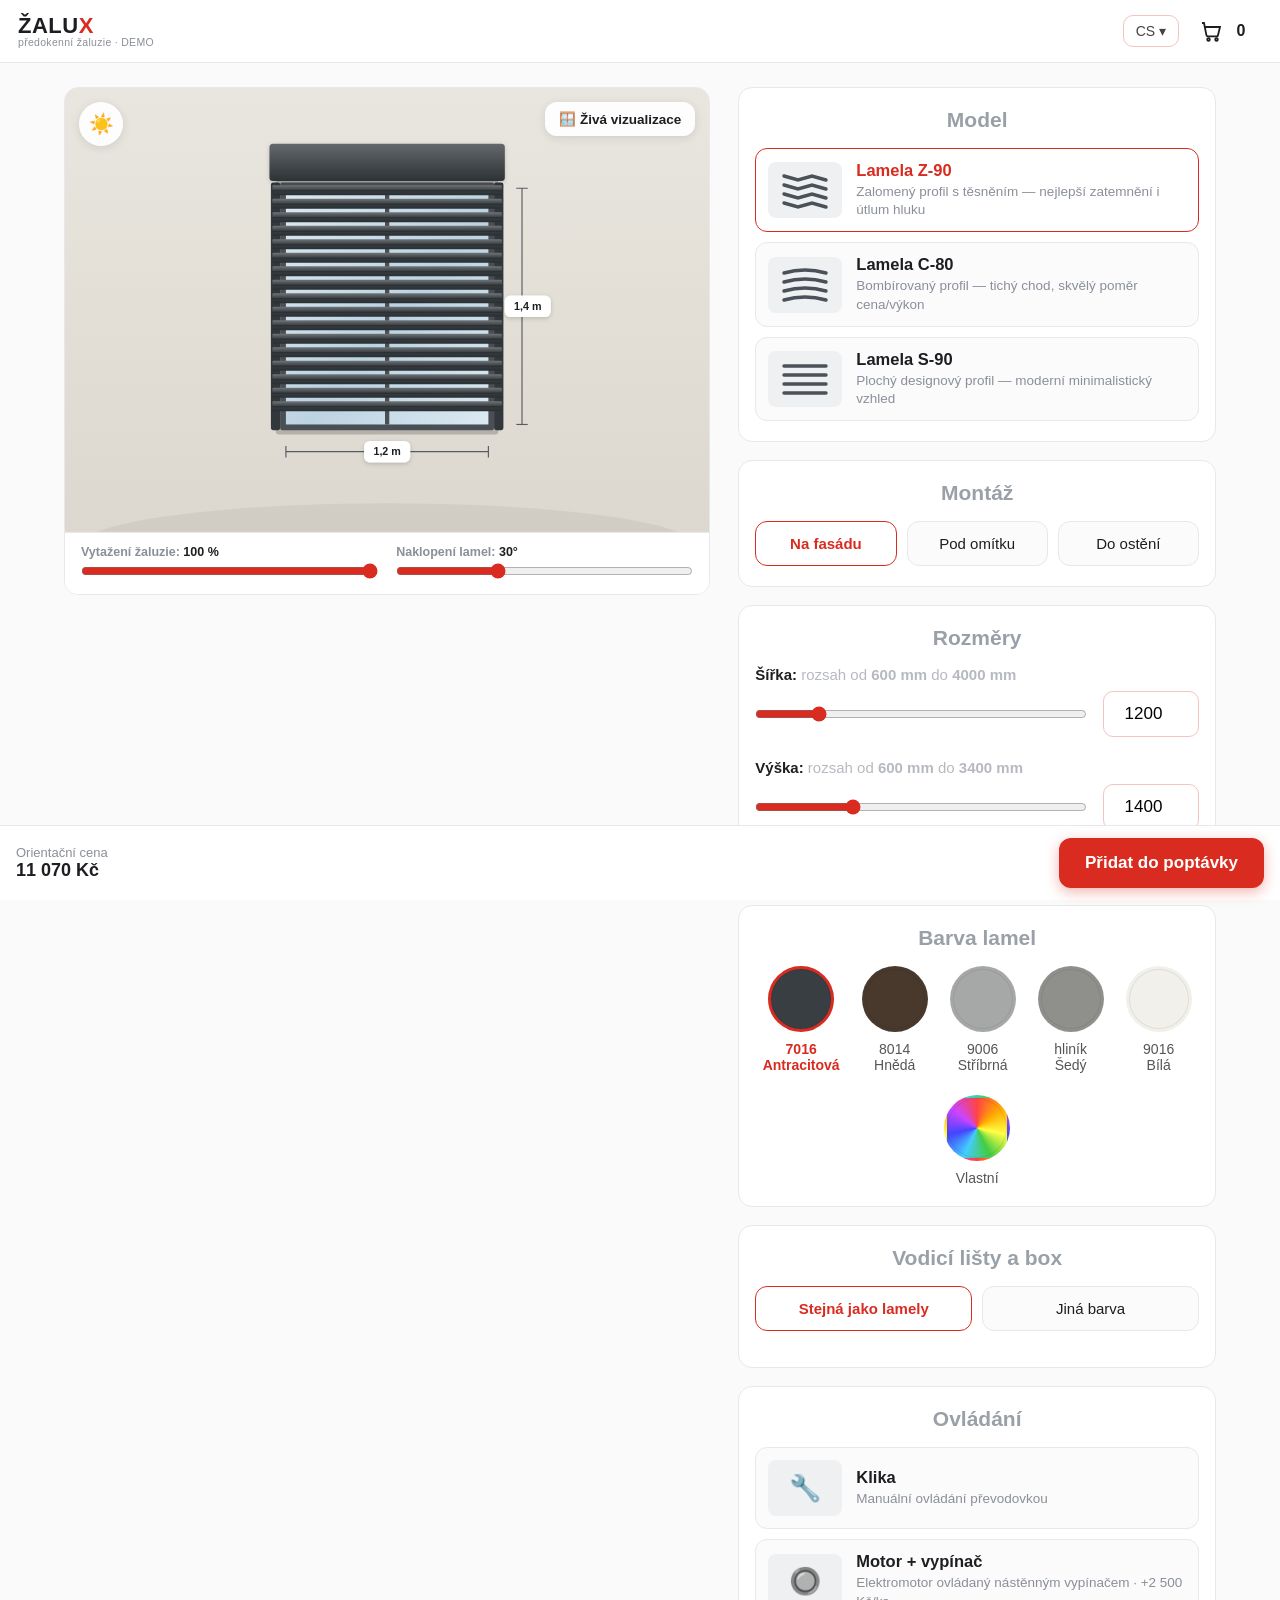
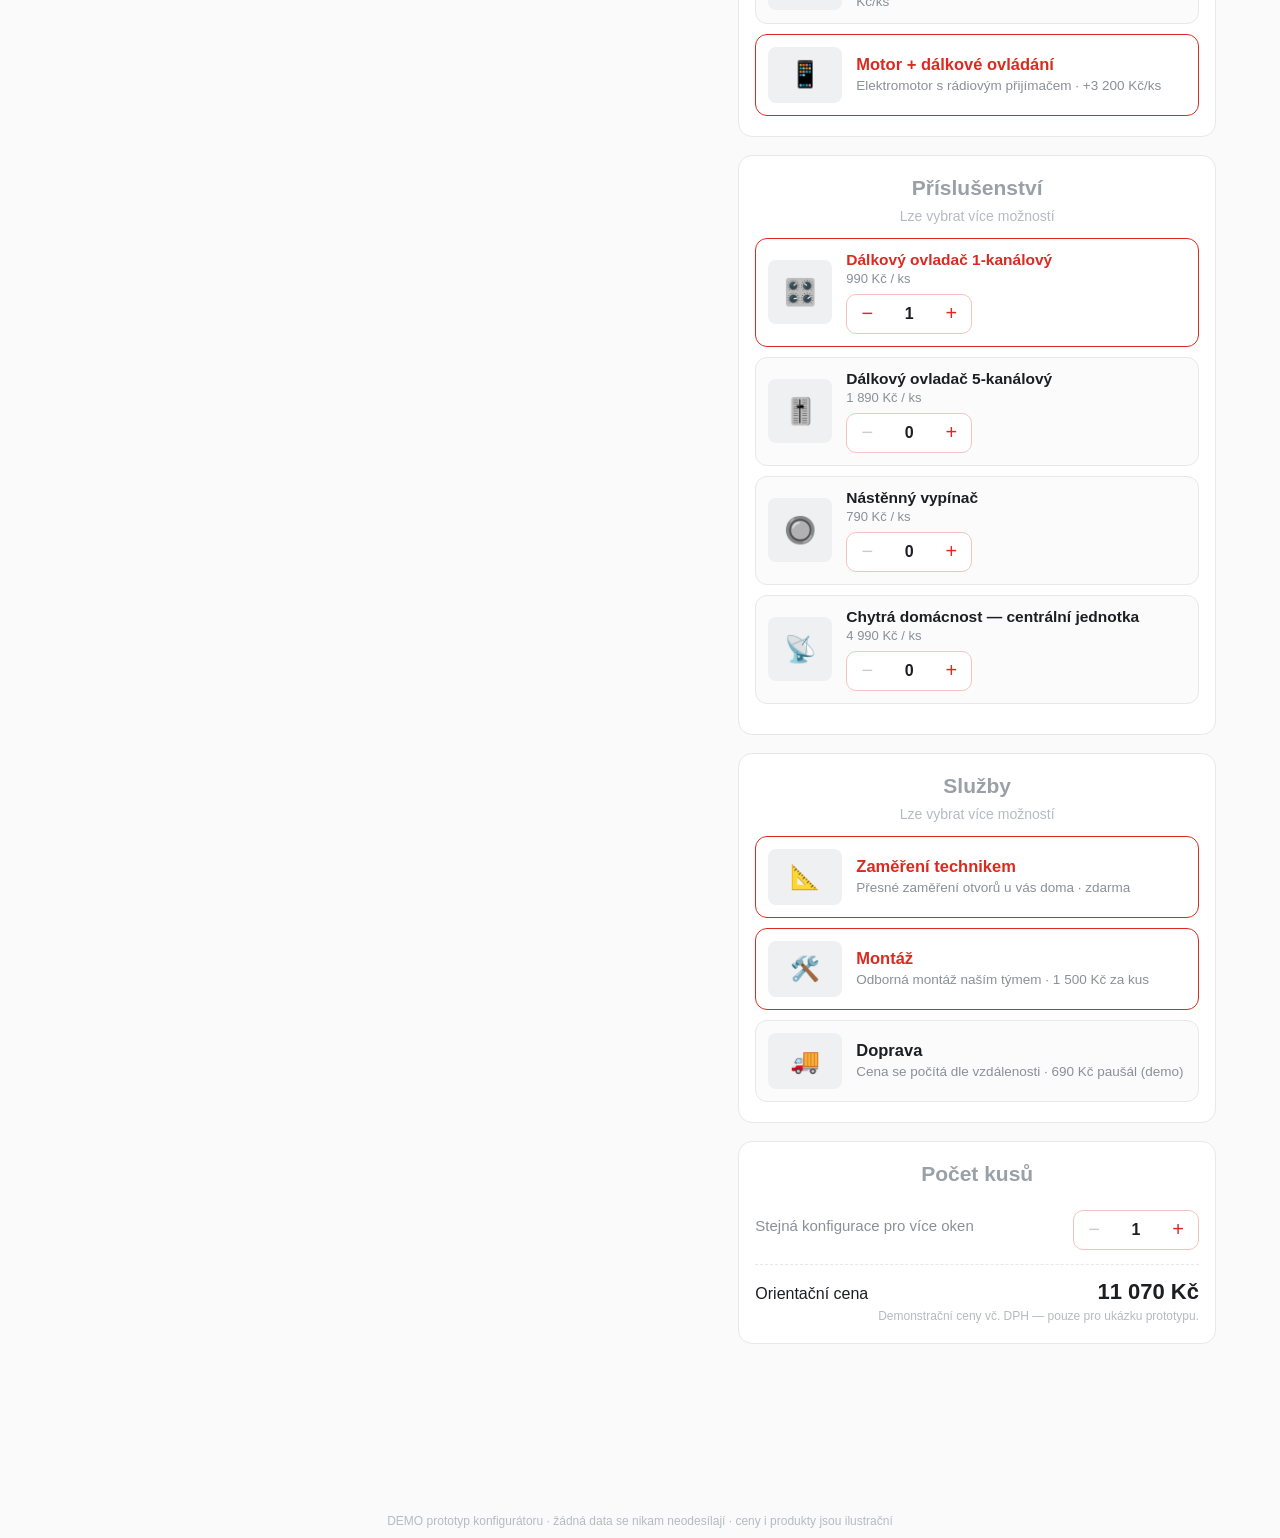
==== konfigurator-zaluzie.html @ 2f78f5c3 "Add interactive demo configurator for exterior window blinds Single-file HTML prototype inspired by " ====
<!DOCTYPE html>
<html lang="cs">
<head>
<meta charset="UTF-8">
<meta name="viewport" content="width=device-width, initial-scale=1.0, viewport-fit=cover">
<meta name="robots" content="noindex">
<title>Konfigurátor předokenních žaluzií — DEMO</title>
<style>
  :root{
    --red:#d92b1f; --red-dark:#b8231a;
    --ink:#1c1e21; --gray:#8a8f98; --gray-light:#f4f5f7;
    --border:#e6e8eb; --card:#ffffff;
    --radius:14px;
  }
  *{box-sizing:border-box;margin:0;padding:0}
  html{-webkit-text-size-adjust:100%}
  body{font-family:-apple-system,BlinkMacSystemFont,"Segoe UI",Roboto,"Helvetica Neue",Arial,sans-serif;color:var(--ink);background:#fafafa}
  button{font:inherit;cursor:pointer;border:none;background:none;color:inherit}
  input{font:inherit}

  /* ---------- header ---------- */
  header{position:sticky;top:0;z-index:40;background:#fff;border-bottom:1px solid var(--border);
    display:flex;align-items:center;justify-content:space-between;padding:12px 18px;gap:12px}
  .logo{display:flex;flex-direction:column;line-height:1.05}
  .logo b{font-size:22px;letter-spacing:.5px}
  .logo b span{color:var(--red)}
  .logo small{font-size:10.5px;color:var(--gray);letter-spacing:.3px}
  .hdr-right{display:flex;align-items:center;gap:10px}
  .chip{border:1px solid #f3c4c0;border-radius:10px;padding:7px 12px;font-size:14px;color:#444;background:#fff}
  .cart-btn{display:flex;align-items:center;gap:7px;font-size:16px;font-weight:600;padding:7px 10px;border-radius:10px}
  .cart-btn:hover{background:var(--gray-light)}
  .cart-btn svg{width:24px;height:24px}
  #cartCount{min-width:22px;text-align:center}

  /* ---------- layout ---------- */
  .layout{max-width:1200px;margin:0 auto;display:grid;grid-template-columns:1fr;gap:0}
  @media(min-width:960px){
    .layout{grid-template-columns:minmax(0,1.15fr) minmax(360px,.85fr);gap:28px;padding:24px 24px 120px}
    .preview-wrap{position:sticky;top:76px;align-self:start}
  }

  /* ---------- preview ---------- */
  .preview-wrap{background:#fff}
  @media(min-width:960px){.preview-wrap{border-radius:var(--radius);overflow:hidden;border:1px solid var(--border)}}
  .preview{position:relative;background:linear-gradient(#dfe6ec,#eef1f3)}
  .preview svg{display:block;width:100%;height:auto}
  .float-chip{position:absolute;top:14px;right:14px;background:rgba(255,255,255,.92);border-radius:12px;
    padding:9px 14px;font-size:13.5px;font-weight:600;box-shadow:0 2px 10px rgba(0,0,0,.10);display:flex;align-items:center;gap:7px}
  .sun-btn{position:absolute;top:14px;left:14px;width:44px;height:44px;border-radius:50%;background:rgba(255,255,255,.92);
    box-shadow:0 2px 10px rgba(0,0,0,.10);display:flex;align-items:center;justify-content:center;font-size:20px}
  .sim-bar{display:flex;gap:18px;padding:12px 16px;background:#fff;border-top:1px solid var(--border);flex-wrap:wrap}
  .sim-bar label{flex:1;min-width:170px;font-size:12.5px;color:var(--gray);font-weight:600}
  .sim-bar label b{color:var(--ink)}
  .sim-bar input[type=range]{width:100%;accent-color:var(--red);margin-top:4px}

  /* ---------- cards ---------- */
  .panel{padding:16px 14px 130px;display:flex;flex-direction:column;gap:18px}
  @media(min-width:960px){.panel{padding:0 0 40px}}
  .card{background:var(--card);border:1px solid var(--border);border-radius:var(--radius);padding:20px 16px}
  .card h2{text-align:center;font-size:21px;color:#9aa0a8;font-weight:700;margin-bottom:16px}
  .card .hint{text-align:center;color:#b6bac0;font-size:14px;margin:-8px 0 14px}

  .opt-row{display:flex;align-items:center;gap:14px;width:100%;text-align:left;border:1.5px solid var(--border);
    border-radius:12px;padding:12px;margin-bottom:10px;background:#fbfbfc;transition:border-color .15s}
  .opt-row:last-child{margin-bottom:0}
  .opt-row.sel{border-color:var(--red);background:#fff}
  .opt-row .thumb{width:74px;height:56px;border-radius:8px;background:#eef0f2;flex:none;display:flex;align-items:center;justify-content:center;overflow:hidden}
  .opt-row .t{font-size:16.5px;font-weight:600}
  .opt-row.sel .t{color:var(--red)}
  .opt-row .d{font-size:13.5px;color:var(--gray);margin-top:3px;line-height:1.35}

  .seg{display:flex;gap:10px}
  .seg button{flex:1;padding:13px 6px;border:1.5px solid var(--border);border-radius:12px;background:#fbfbfc;font-size:15px;font-weight:500}
  .seg button.sel{border-color:var(--red);color:var(--red);font-weight:700;background:#fff}

  /* dimensions */
  .dim{margin-bottom:22px}
  .dim:last-child{margin-bottom:0}
  .dim .lbl{font-size:15px;margin-bottom:8px}
  .dim .lbl b{font-weight:700}
  .dim .lbl span{color:#b6bac0}
  .dim-line{display:flex;align-items:center;gap:16px}
  .dim-line input[type=range]{flex:1;accent-color:var(--red)}
  .dim-line input[type=number]{width:96px;padding:12px 8px;text-align:center;font-size:17px;border:1.5px solid #f3c4c0;border-radius:10px;outline:none}
  .dim-line input[type=number]:focus{border-color:var(--red)}

  /* swatches */
  .swatches{display:flex;justify-content:center;gap:22px;flex-wrap:wrap}
  .swatch{display:flex;flex-direction:column;align-items:center;gap:9px;font-size:14px;color:#555;background:none}
  .swatch .dot{width:66px;height:66px;border-radius:50%;border:3px solid transparent;box-shadow:inset 0 0 0 1px rgba(0,0,0,.08)}
  .swatch.sel .dot{border-color:var(--red)}
  .swatch.sel{color:var(--red);font-weight:600}
  .dot.wheel{background:conic-gradient(#f44,#fa0,#ff4,#4c4,#4cf,#44f,#c4f,#f44)}

  /* accessories */
  .acc-row{display:flex;align-items:center;gap:14px;border:1.5px solid var(--border);border-radius:12px;padding:12px;margin-bottom:10px;background:#fbfbfc}
  .acc-row.active{border-color:var(--red);background:#fff}
  .acc-row .thumb{width:64px;height:64px;border-radius:8px;background:#eef0f2;flex:none;display:flex;align-items:center;justify-content:center;font-size:26px}
  .acc-row .t{font-size:15.5px;font-weight:600}
  .acc-row.active .t{color:var(--red)}
  .acc-row .p{font-size:13px;color:var(--gray);margin-top:2px}
  .stepper{display:flex;align-items:center;border:1px solid #f3c4c0;border-radius:10px;overflow:hidden;margin-top:8px;width:max-content;background:#fff}
  .stepper button{width:40px;height:38px;font-size:20px;color:var(--red)}
  .stepper button:disabled{color:#ccc}
  .stepper span{width:44px;text-align:center;font-size:16px;font-weight:600}

  .warn{margin-top:12px;font-size:13.5px;color:#a15c00;background:#fff7e8;border:1px solid #f4dfb5;border-radius:10px;padding:10px 12px;display:none}
  .warn.show{display:block}

  /* qty + price */
  .qty-line{display:flex;align-items:center;justify-content:space-between;gap:12px}
  .price-line{margin-top:14px;padding-top:14px;border-top:1px dashed var(--border);display:flex;align-items:baseline;justify-content:space-between}
  .price-line .val{font-size:22px;font-weight:800}
  .price-note{font-size:12px;color:#b6bac0;text-align:right;margin-top:4px}

  /* bottom bar */
  .bottom-bar{position:fixed;bottom:0;left:0;right:0;z-index:40;background:rgba(255,255,255,.94);backdrop-filter:blur(8px);
    border-top:1px solid var(--border);padding:12px 16px calc(12px + env(safe-area-inset-bottom));display:flex;align-items:center;justify-content:space-between;gap:14px}
  .bottom-bar .sum{font-size:13px;color:var(--gray)}
  .bottom-bar .sum b{display:block;font-size:18px;color:var(--ink)}
  .btn-primary{background:var(--red);color:#fff;font-size:17px;font-weight:700;padding:15px 26px;border-radius:12px;box-shadow:0 4px 14px rgba(217,43,31,.35)}
  .btn-primary:active{background:var(--red-dark)}

  /* modal */
  .modal-bg{position:fixed;inset:0;background:rgba(20,22,25,.5);z-index:60;display:none;align-items:flex-end;justify-content:center}
  @media(min-width:700px){.modal-bg{align-items:center}}
  .modal-bg.open{display:flex}
  .modal{background:#fff;width:100%;max-width:560px;max-height:88vh;overflow:auto;border-radius:18px 18px 0 0;padding:22px 20px calc(22px + env(safe-area-inset-bottom))}
  @media(min-width:700px){.modal{border-radius:18px}}
  .modal h3{font-size:20px;margin-bottom:14px;display:flex;justify-content:space-between;align-items:center}
  .modal h3 button{font-size:26px;color:var(--gray);line-height:1}
  .cart-item{border:1px solid var(--border);border-radius:12px;padding:14px;margin-bottom:12px}
  .cart-item .head{display:flex;justify-content:space-between;align-items:center;font-weight:700;font-size:15.5px}
  .cart-item .head button{color:var(--red);font-size:13.5px;font-weight:600}
  .cart-item ul{list-style:none;margin-top:8px;font-size:13.5px;color:#555;line-height:1.7}
  .cart-item ul b{float:right;color:var(--ink)}
  .cart-total{display:flex;justify-content:space-between;font-size:18px;font-weight:800;padding:12px 2px;border-top:2px solid var(--ink);margin-top:6px}
  .form{margin-top:18px;display:flex;flex-direction:column;gap:10px}
  .form input,.form textarea{width:100%;padding:13px;border:1.5px solid var(--border);border-radius:10px;font-size:15px;outline:none;resize:vertical}
  .form input:focus,.form textarea:focus{border-color:var(--red)}
  .empty{text-align:center;color:var(--gray);padding:30px 0}
  .thanks{text-align:center;padding:34px 10px}
  .thanks .ok{font-size:44px}
  .thanks p{color:var(--gray);margin-top:8px;line-height:1.5}

  .demo-note{max-width:1200px;margin:0 auto;padding:10px 18px;font-size:12px;color:#b6bac0;text-align:center}
</style>
</head>
<body>

<header>
  <div class="logo"><b>ŽALU<span>X</span></b><small>předokenní žaluzie · DEMO</small></div>
  <div class="hdr-right">
    <div class="chip">CS ▾</div>
    <button class="cart-btn" onclick="openCart()" aria-label="Poptávkový košík">
      <svg viewBox="0 0 24 24" fill="none" stroke="currentColor" stroke-width="1.8"><path d="M3 4h2l2.4 12.2a1.5 1.5 0 0 0 1.5 1.2h8.6a1.5 1.5 0 0 0 1.5-1.2L21 8H6"/><circle cx="9.5" cy="20.5" r="1.3"/><circle cx="17.5" cy="20.5" r="1.3"/></svg>
      <span id="cartCount">0</span>
    </button>
  </div>
</header>

<div class="layout">

  <!-- ======================= PREVIEW ======================= -->
  <div class="preview-wrap">
    <div class="preview">
      <svg id="scene" viewBox="0 0 900 620" role="img" aria-label="Vizualizace předokenní žaluzie"></svg>
      <button class="sun-btn" id="sunBtn" onclick="toggleNight()" title="Den / večer">☀️</button>
      <div class="float-chip">🪟 Živá vizualizace</div>
    </div>
    <div class="sim-bar">
      <label>Vytažení žaluzie: <b id="dropVal">100 %</b>
        <input type="range" id="dropRange" min="0" max="100" value="100" oninput="onSim()">
      </label>
      <label>Naklopení lamel: <b id="tiltVal">30°</b>
        <input type="range" id="tiltRange" min="0" max="90" value="30" oninput="onSim()">
      </label>
    </div>
  </div>

  <!-- ======================= PANEL ======================= -->
  <div class="panel">

    <div class="card">
      <h2>Model</h2>
      <div id="modelList"></div>
    </div>

    <div class="card">
      <h2>Montáž</h2>
      <div class="seg" id="mountSeg"></div>
    </div>

    <div class="card">
      <h2>Rozměry</h2>
      <div class="dim">
        <div class="lbl"><b>Šířka:</b> <span>rozsah od <b id="wMinLbl"></b> do <b id="wMaxLbl"></b></span></div>
        <div class="dim-line">
          <input type="range" id="wRange" oninput="setDim('width',this.value)">
          <input type="number" id="wNum" onchange="setDim('width',this.value)">
        </div>
      </div>
      <div class="dim">
        <div class="lbl"><b>Výška:</b> <span>rozsah od <b id="hMinLbl"></b> do <b id="hMaxLbl"></b></span></div>
        <div class="dim-line">
          <input type="range" id="hRange" oninput="setDim('height',this.value)">
          <input type="number" id="hNum" onchange="setDim('height',this.value)">
        </div>
      </div>
      <p class="price-note" style="text-align:left;margin-top:10px">Rozměry v mm. Plocha: <b id="areaLbl"></b></p>
    </div>

    <div class="card">
      <h2>Barva lamel</h2>
      <div class="swatches" id="slatColors"></div>
    </div>

    <div class="card">
      <h2>Vodicí lišty a box</h2>
      <div class="seg" id="frameSeg" style="margin-bottom:16px"></div>
      <div class="swatches" id="frameColors" style="display:none"></div>
    </div>

    <div class="card">
      <h2>Ovládání</h2>
      <div id="controlList"></div>
      <div class="warn" id="crankWarn">⚠️ Pro plochu nad 4,5 m² doporučujeme motorové ovládání — klika by šla ztuha.</div>
    </div>

    <div class="card" id="accCard" style="display:none">
      <h2>Příslušenství</h2>
      <p class="hint">Lze vybrat více možností</p>
      <div id="accList"></div>
    </div>

    <div class="card">
      <h2>Služby</h2>
      <p class="hint">Lze vybrat více možností</p>
      <div id="svcList"></div>
    </div>

    <div class="card">
      <h2>Počet kusů</h2>
      <div class="qty-line">
        <span style="font-size:15px;color:var(--gray)">Stejná konfigurace pro více oken</span>
        <div class="stepper">
          <button onclick="setQty(-1)" id="qtyMinus">−</button><span id="qtyVal">1</span><button onclick="setQty(1)">+</button>
        </div>
      </div>
      <div class="price-line"><span>Orientační cena</span><span class="val" id="priceVal"></span></div>
      <p class="price-note">Demonstrační ceny vč. DPH — pouze pro ukázku prototypu.</p>
    </div>

  </div>
</div>

<div class="bottom-bar">
  <div class="sum">Orientační cena<b id="priceBar"></b></div>
  <button class="btn-primary" onclick="addToCart()">Přidat do poptávky</button>
</div>

<!-- ======================= CART / INQUIRY ======================= -->
<div class="modal-bg" id="cartModal" onclick="if(event.target===this)closeCart()">
  <div class="modal">
    <h3>Poptávka <button onclick="closeCart()" aria-label="Zavřít">×</button></h3>
    <div id="cartBody"></div>
  </div>
</div>

<p class="demo-note">DEMO prototyp konfigurátoru · žádná data se nikam neodesílají · ceny i produkty jsou ilustrační</p>

<script>
/* =============== KATALOG (v produkci z CMS / API) =============== */
const MODELS = {
  z90:{name:'Lamela Z-90', desc:'Zalomený profil s těsněním — nejlepší zatemnění i útlum hluku', pitch:80,  base:3200, maxW:4000, maxH:3400},
  c80:{name:'Lamela C-80', desc:'Bombírovaný profil — tichý chod, skvělý poměr cena/výkon',      pitch:72,  base:2900, maxW:3500, maxH:3200},
  s90:{name:'Lamela S-90', desc:'Plochý designový profil — moderní minimalistický vzhled',        pitch:84,  base:3400, maxW:4000, maxH:3400},
};
const MOUNTS = {
  facade:{name:'Na fasádu',  desc:'přiznaný box', factor:1.00},
  plaster:{name:'Pod omítku', desc:'skrytý box',   factor:1.15},
  reveal:{name:'Do ostění',  desc:'',             factor:1.05},
};
const RALS = {
  '7016':{name:'Antracitová 7016', hex:'#383e42'},
  '9006':{name:'Stříbrná 9006',    hex:'#a5a8a6'},
  '9007':{name:'Šedý hliník 9007', hex:'#8f8f8c'},
  '8014':{name:'Hnědá 8014',       hex:'#49392d'},
  '9016':{name:'Bílá 9016',        hex:'#f1f0ea'},
};
const CONTROLS = {
  crank:{name:'Klika',                     desc:'Manuální ovládání převodovkou', price:0,    icon:'crank'},
  motorSwitch:{name:'Motor + vypínač',     desc:'Elektromotor ovládaný nástěnným vypínačem', price:2500, icon:'switch'},
  motorRemote:{name:'Motor + dálkové ovládání', desc:'Elektromotor s rádiovým přijímačem', price:3200, icon:'remote'},
};
const ACCESSORIES = {
  situo1:{name:'Dálkový ovladač 1-kanálový',        price:990,  icon:'🎛️', controls:['motorRemote']},
  situo5:{name:'Dálkový ovladač 5-kanálový',        price:1890, icon:'🎚️', controls:['motorRemote']},
  wall:{name:'Nástěnný vypínač',                    price:790,  icon:'🔘', controls:['motorSwitch','motorRemote']},
  hub:{name:'Chytrá domácnost — centrální jednotka', price:4990, icon:'📡', controls:['motorRemote']},
};
const SERVICES = {
  survey:{name:'Zaměření technikem', desc:'Přesné zaměření otvorů u vás doma', price:0,   per:'zdarma'},
  install:{name:'Montáž',            desc:'Odborná montáž naším týmem',        price:1500,per:'za kus'},
  delivery:{name:'Doprava',          desc:'Cena se počítá dle vzdálenosti',    price:690, per:'paušál (demo)'},
};
const MIN_W=600, MIN_H=600;

/* =============== STAV =============== */
const state = {
  model:'z90', mount:'facade',
  width:1200, height:1400,
  slatColor:'7016', slatCustom:'#d92b1f',
  frameMode:'same', frameColor:'7016', frameCustom:'#d92b1f',
  control:'motorRemote',
  acc:{situo1:1, situo5:0, wall:0, hub:0},
  svc:{survey:true, install:true, delivery:false},
  qty:1,
  drop:1, tilt:30, night:false,
};
const cart = [];

/* =============== HELPERS =============== */
const $ = id => document.getElementById(id);
const czk = n => n.toLocaleString('cs-CZ') + ' Kč';
function shade(hex,f){ // f<0 tmavší, f>0 světlejší
  const n=parseInt(hex.slice(1),16);
  const c=v=>Math.max(0,Math.min(255,Math.round(v+(f>0?(255-v)*f:v*f))));
  return '#'+[(n>>16)&255,(n>>8)&255,n&255].map(c).map(v=>v.toString(16).padStart(2,'0')).join('');
}
const slatHex  = () => state.slatColor==='custom' ? state.slatCustom : RALS[state.slatColor].hex;
const frameHex = () => state.frameMode==='same' ? slatHex()
                     : (state.frameColor==='custom' ? state.frameCustom : RALS[state.frameColor].hex);
const slatName  = () => state.slatColor==='custom' ? 'vlastní '+state.slatCustom : RALS[state.slatColor].name;
const frameName = () => state.frameMode==='same' ? 'stejná jako lamely'
                      : (state.frameColor==='custom' ? 'vlastní '+state.frameCustom : RALS[state.frameColor].name);

/* =============== CENA =============== */
function unitPrice(s=state){
  const m=MODELS[s.model];
  const area=Math.max(1.2,(s.width/1000)*(s.height/1000));
  let p=m.base*area*MOUNTS[s.mount].factor + CONTROLS[s.control].price;
  return Math.round(p/10)*10;
}
function totalPrice(s=state){
  let t=unitPrice(s)*s.qty;
  for(const k in s.acc) t+=s.acc[k]*ACCESSORIES[k].price;
  if(s.svc.install) t+=SERVICES.install.price*s.qty;
  if(s.svc.delivery) t+=SERVICES.delivery.price;
  return t;
}

/* =============== SVG SCÉNA =============== */
function modelIcon(key){
  if(key==='z90') return '<svg width="58" height="42" viewBox="0 0 58 42">'+
    [0,1,2,3].map(i=>`<path d="M8 ${7+i*9} l14 4 l14 -4 l14 4" fill="none" stroke="#4a5158" stroke-width="3.4" stroke-linecap="round"/>`).join('')+'</svg>';
  if(key==='c80') return '<svg width="58" height="42" viewBox="0 0 58 42">'+
    [0,1,2,3].map(i=>`<path d="M8 ${9+i*9} q21 -6 42 0" fill="none" stroke="#4a5158" stroke-width="3.4" stroke-linecap="round"/>`).join('')+'</svg>';
  return '<svg width="58" height="42" viewBox="0 0 58 42">'+
    [0,1,2,3].map(i=>`<line x1="8" y1="${8+i*9}" x2="50" y2="${8+i*9}" stroke="#4a5158" stroke-width="3.4" stroke-linecap="round"/>`).join('')+'</svg>';
}
function ctrlIcon(key){
  if(key==='crank') return '🔧'; if(key==='switch') return '🔘'; return '📱';
}
function dimChip(x,y,text){
  const w=text.length*8.5+22;
  return `<g><rect x="${x-w/2}" y="${y-15}" width="${w}" height="30" rx="8" fill="#fff" filter="url(#soft)"/>
    <text x="${x}" y="${y+5}" text-anchor="middle" font-size="15" font-weight="700" fill="#1c1e21">${text}</text></g>`;
}
function renderScene(){
  const m=MODELS[state.model];
  const s=Math.min(430/state.width, 330/state.height);         // px na mm
  const winW=state.width*s, winH=state.height*s;
  const cx=450, top=140;
  const wx=cx-winW/2, wy=top;
  const railW=Math.max(7,25*s*2.2);
  const boxH=Math.max(24,Math.min(52,300*s));
  const fc=frameHex(), sc=slatHex();
  const night=state.night;

  const facade=night?'#b9bec7':'#e9e6df', facade2=night?'#a7adb8':'#dcd8cf';
  const glassA=night?'#2b3644':'#bcd3e2', glassB=night?'#42556b':'#dbe9f2';
  const glow=night?'#ffd98a':'none';

  let svg=`<defs>
    <filter id="soft" x="-30%" y="-30%" width="160%" height="160%"><feDropShadow dx="0" dy="2" stdDeviation="3" flood-opacity=".18"/></filter>
    <linearGradient id="wall" x1="0" y1="0" x2="0" y2="1"><stop offset="0" stop-color="${facade}"/><stop offset="1" stop-color="${facade2}"/></linearGradient>
    <linearGradient id="glass" x1="0" y1="0" x2="1" y2="1"><stop offset="0" stop-color="${glassB}"/><stop offset=".55" stop-color="${glassA}"/><stop offset="1" stop-color="${glassB}"/></linearGradient>
    <linearGradient id="slat" x1="0" y1="0" x2="0" y2="1">
      <stop offset="0" stop-color="${shade(sc,.28)}"/><stop offset=".5" stop-color="${sc}"/><stop offset="1" stop-color="${shade(sc,-.25)}"/>
    </linearGradient>
    <linearGradient id="boxg" x1="0" y1="0" x2="0" y2="1"><stop offset="0" stop-color="${shade(fc,.22)}"/><stop offset="1" stop-color="${shade(fc,-.2)}"/></linearGradient>
  </defs>`;

  // fasáda + stín ostění
  svg+=`<rect width="900" height="620" fill="url(#wall)"/>`;
  if(!night) svg+=`<ellipse cx="450" cy="640" rx="430" ry="60" fill="#000" opacity=".05"/>`;
  svg+=`<rect x="${wx-14}" y="${wy-14}" width="${winW+28}" height="${winH+28}" rx="4" fill="${shade(facade2,-.18)}"/>`;

  // okno
  svg+=`<rect x="${wx-8}" y="${wy-8}" width="${winW+16}" height="${winH+16}" rx="3" fill="${night?'#3c4148':'#4a4f55'}"/>`;
  svg+=`<rect x="${wx}" y="${wy}" width="${winW}" height="${winH}" fill="url(#glass)"/>`;
  svg+=`<line x1="${cx}" y1="${wy}" x2="${cx}" y2="${wy+winH}" stroke="${night?'#3c4148':'#4a4f55'}" stroke-width="6"/>`;
  if(night) svg+=`<rect x="${wx}" y="${wy}" width="${winW}" height="${winH}" fill="#ffb54d" opacity=".28"/>`;

  // vodicí lišty
  svg+=`<rect x="${wx-8-railW}" y="${wy-8}" width="${railW}" height="${winH+16}" rx="3" fill="${shade(fc,-.12)}"/>`;
  svg+=`<rect x="${wx+winW+8}" y="${wy-8}" width="${railW}" height="${winH+16}" rx="3" fill="${shade(fc,-.12)}"/>`;

  // lamely
  const pitchPx=Math.max(5,m.pitch*s);
  const open=state.tilt/90;                       // 0 zavřeno, 1 otevřeno
  const slatH=Math.max(2,pitchPx*(1-open*.82));
  const dropPx=winH*state.drop;
  const slatX=wx-8-railW+2, slatW=winW+16+railW*2-4;
  let y=wy-4;
  let slats='';
  while(y+slatH<=wy+dropPx){
    if(night&&open>0.12) slats+=`<rect x="${slatX+3}" y="${y+slatH}" width="${slatW-6}" height="${Math.max(1,pitchPx-slatH-1)}" fill="${glow}" opacity=".5"/>`;
    slats+=`<rect x="${slatX}" y="${y}" width="${slatW}" height="${slatH}" rx="${state.model==='c80'?slatH/2.4:1.5}" fill="url(#slat)"/>`;
    if(state.model==='z90'&&slatH>5) slats+=`<line x1="${slatX}" y1="${y+slatH*.55}" x2="${slatX+slatW}" y2="${y+slatH*.55}" stroke="${shade(sc,-.35)}" stroke-width="1"/>`;
    y+=pitchPx;
  }
  svg+=slats;
  // paket vytažených lamel pod boxem
  const packH=(1-state.drop)*Math.min(46,winH*.16);
  if(packH>1.5) svg+=`<rect x="${slatX}" y="${wy-6}" width="${slatW}" height="${packH}" rx="2" fill="url(#slat)" opacity=".95"/>`;

  // box
  const bx=wx-8-railW-2, bw=winW+16+railW*2+4;
  if(state.mount==='plaster'){
    svg+=`<rect x="${bx}" y="${wy-10-boxH}" width="${bw}" height="${boxH}" rx="3" fill="${facade}" stroke="${shade(facade2,-.25)}" stroke-dasharray="6 5" stroke-width="2"/>`;
    svg+=`<text x="${cx}" y="${wy-10-boxH/2+4}" text-anchor="middle" font-size="12.5" fill="#8a8f98">skrytý box pod omítkou</text>`;
  }else{
    svg+=`<rect x="${bx}" y="${wy-10-boxH}" width="${bw}" height="${boxH}" rx="5" fill="url(#boxg)" filter="url(#soft)"/>`;
  }

  // klika
  if(state.control==='crank'){
    svg+=`<line x1="${wx+winW+8+railW+7}" y1="${wy+20}" x2="${wx+winW+8+railW+7}" y2="${wy+winH*.72}" stroke="${shade(fc,-.2)}" stroke-width="5" stroke-linecap="round"/>
    <circle cx="${wx+winW+8+railW+7}" cy="${wy+winH*.72}" r="6" fill="${shade(fc,-.3)}"/>`;
  }

  // kóty
  svg+=`<line x1="${wx}" y1="${wy+winH+38}" x2="${wx+winW}" y2="${wy+winH+38}" stroke="#565b62" stroke-width="1.6"/>
    <line x1="${wx}" y1="${wy+winH+30}" x2="${wx}" y2="${wy+winH+46}" stroke="#565b62" stroke-width="1.6"/>
    <line x1="${wx+winW}" y1="${wy+winH+30}" x2="${wx+winW}" y2="${wy+winH+46}" stroke="#565b62" stroke-width="1.6"/>`;
  svg+=dimChip(cx,wy+winH+38,(state.width/1000).toLocaleString('cs-CZ')+' m');
  const hx=wx+winW+8+railW+26;
  svg+=`<line x1="${hx}" y1="${wy}" x2="${hx}" y2="${wy+winH}" stroke="#565b62" stroke-width="1.6"/>
    <line x1="${hx-8}" y1="${wy}" x2="${hx+8}" y2="${wy}" stroke="#565b62" stroke-width="1.6"/>
    <line x1="${hx-8}" y1="${wy+winH}" x2="${hx+8}" y2="${wy+winH}" stroke="#565b62" stroke-width="1.6"/>`;
  svg+=dimChip(Math.min(hx+8,860),wy+winH/2,(state.height/1000).toLocaleString('cs-CZ')+' m');

  $('scene').innerHTML=svg;
}

/* =============== RENDER UI =============== */
function renderModels(){
  $('modelList').innerHTML=Object.entries(MODELS).map(([k,m])=>`
    <button class="opt-row ${state.model===k?'sel':''}" onclick="setModel('${k}')">
      <span class="thumb">${modelIcon(k)}</span>
      <span><span class="t">${m.name}</span><div class="d">${m.desc}</div></span>
    </button>`).join('');
}
function renderMount(){
  $('mountSeg').innerHTML=Object.entries(MOUNTS).map(([k,m])=>`
    <button class="${state.mount===k?'sel':''}" onclick="state.mount='${k}';update()">${m.name}</button>`).join('');
}
function renderDims(){
  const m=MODELS[state.model];
  $('wMinLbl').textContent=MIN_W+' mm'; $('wMaxLbl').textContent=m.maxW+' mm';
  $('hMinLbl').textContent=MIN_H+' mm'; $('hMaxLbl').textContent=m.maxH+' mm';
  $('wRange').min=MIN_W; $('wRange').max=m.maxW; $('wRange').value=state.width;
  $('hRange').min=MIN_H; $('hRange').max=m.maxH; $('hRange').value=state.height;
  $('wNum').value=state.width; $('hNum').value=state.height;
  $('areaLbl').textContent=((state.width/1000)*(state.height/1000)).toLocaleString('cs-CZ',{maximumFractionDigits:2})+' m²';
}
function swatchHTML(sel,customHex,onPick,onCustom){
  return Object.entries(RALS).map(([k,c])=>`
    <button class="swatch ${sel===k?'sel':''}" onclick="${onPick}('${k}')">
      <span class="dot" style="background:${c.hex}"></span>${c.name.split(' ')[1]||c.name}<br>${c.name.split(' ')[0]}
    </button>`).join('')+`
    <button class="swatch ${sel==='custom'?'sel':''}" onclick="${onCustom}()">
      <span class="dot wheel" style="${sel==='custom'?`background:${customHex}`:''}"></span>Vlastní
    </button>`;
}
function renderColors(){
  $('slatColors').innerHTML=swatchHTML(state.slatColor,state.slatCustom,'pickSlat','customSlat');
  $('frameSeg').innerHTML=`
    <button class="${state.frameMode==='same'?'sel':''}" onclick="state.frameMode='same';update()">Stejná jako lamely</button>
    <button class="${state.frameMode==='own'?'sel':''}" onclick="state.frameMode='own';update()">Jiná barva</button>`;
  const fc=$('frameColors');
  fc.style.display=state.frameMode==='own'?'flex':'none';
  if(state.frameMode==='own') fc.innerHTML=swatchHTML(state.frameColor,state.frameCustom,'pickFrame','customFrame');
}
function renderControls(){
  $('controlList').innerHTML=Object.entries(CONTROLS).map(([k,c])=>`
    <button class="opt-row ${state.control===k?'sel':''}" onclick="setControl('${k}')">
      <span class="thumb" style="font-size:26px">${ctrlIcon(c.icon)}</span>
      <span><span class="t">${c.name}</span><div class="d">${c.desc}${c.price?` · +${czk(c.price)}/ks`:''}</div></span>
    </button>`).join('');
  const area=(state.width/1000)*(state.height/1000);
  $('crankWarn').classList.toggle('show',state.control==='crank'&&area>4.5);
}
function renderAcc(){
  const avail=Object.entries(ACCESSORIES).filter(([k,a])=>a.controls.includes(state.control));
  $('accCard').style.display=avail.length?'block':'none';
  $('accList').innerHTML=avail.map(([k,a])=>`
    <div class="acc-row ${state.acc[k]>0?'active':''}">
      <span class="thumb">${a.icon}</span>
      <span style="flex:1"><span class="t">${a.name}</span><div class="p">${czk(a.price)} / ks</div>
        <div class="stepper">
          <button onclick="setAcc('${k}',-1)" ${state.acc[k]===0?'disabled':''}>−</button><span>${state.acc[k]}</span><button onclick="setAcc('${k}',1)">+</button>
        </div>
      </span>
    </div>`).join('');
}
function renderSvc(){
  $('svcList').innerHTML=Object.entries(SERVICES).map(([k,v])=>`
    <button class="opt-row ${state.svc[k]?'sel':''}" onclick="state.svc['${k}']=!state.svc['${k}'];update()">
      <span class="thumb" style="font-size:24px">${k==='survey'?'📐':k==='install'?'🛠️':'🚚'}</span>
      <span><span class="t">${v.name}</span><div class="d">${v.desc} · ${v.price?czk(v.price)+' '+v.per:v.per}</div></span>
    </button>`).join('');
}
function renderPrice(){
  const t=totalPrice();
  $('priceVal').textContent=czk(t);
  $('priceBar').textContent=czk(t);
  $('qtyVal').textContent=state.qty;
  $('qtyMinus').disabled=state.qty<=1;
  $('cartCount').textContent=cart.length;
}

/* =============== AKCE =============== */
function setModel(k){
  state.model=k;
  const m=MODELS[k];
  state.width=Math.min(state.width,m.maxW);
  state.height=Math.min(state.height,m.maxH);
  update();
}
function setDim(dim,val){
  const m=MODELS[state.model];
  let v=parseInt(val,10)||0;
  if(dim==='width') v=Math.max(MIN_W,Math.min(m.maxW,v)), state.width=v;
  else v=Math.max(MIN_H,Math.min(m.maxH,v)), state.height=v;
  update();
}
function pickSlat(k){state.slatColor=k;update()}
function customSlat(){
  const i=document.createElement('input'); i.type='color'; i.value=state.slatCustom;
  i.oninput=()=>{state.slatCustom=i.value;state.slatColor='custom';update()};
  i.click();
}
function pickFrame(k){state.frameColor=k;update()}
function customFrame(){
  const i=document.createElement('input'); i.type='color'; i.value=state.frameCustom;
  i.oninput=()=>{state.frameCustom=i.value;state.frameColor='custom';update()};
  i.click();
}
function setControl(k){
  state.control=k;
  for(const a in state.acc) if(!ACCESSORIES[a].controls.includes(k)) state.acc[a]=0;
  update();
}
function setAcc(k,d){state.acc[k]=Math.max(0,state.acc[k]+d);update()}
function setQty(d){state.qty=Math.max(1,state.qty+d);update()}
function onSim(){
  state.drop=$('dropRange').value/100;
  state.tilt=+$('tiltRange').value;
  $('dropVal').textContent=$('dropRange').value+' %';
  $('tiltVal').textContent=state.tilt+'°';
  renderScene();
}
function toggleNight(){
  state.night=!state.night;
  $('sunBtn').textContent=state.night?'🌙':'☀️';
  renderScene();
}

/* =============== KOŠÍK =============== */
function addToCart(){
  cart.push(JSON.parse(JSON.stringify(state)));
  renderPrice();
  openCart();
}
function removeItem(i){cart.splice(i,1);renderCart();renderPrice()}
function openCart(){renderCart();$('cartModal').classList.add('open')}
function closeCart(){$('cartModal').classList.remove('open')}
function renderCart(){
  const body=$('cartBody');
  if(!cart.length){body.innerHTML='<div class="empty">Poptávka je zatím prázdná.<br>Nakonfigurujte žaluzii a přidejte ji tlačítkem dole.</div>';return}
  let total=0;
  const items=cart.map((it,i)=>{
    const t=totalPrice(it); total+=t;
    const accs=Object.entries(it.acc).filter(([k,v])=>v>0).map(([k,v])=>`${v}× ${ACCESSORIES[k].name}`).join(', ');
    const svcs=Object.entries(it.svc).filter(([k,v])=>v).map(([k])=>SERVICES[k].name).join(', ');
    return `<div class="cart-item">
      <div class="head"><span>${it.qty}× ${MODELS[it.model].name}</span><button onclick="removeItem(${i})">Odebrat</button></div>
      <ul>
        <li>Rozměr <b>${it.width} × ${it.height} mm</b></li>
        <li>Montáž <b>${MOUNTS[it.mount].name}</b></li>
        <li>Barva lamel <b>${it.slatColor==='custom'?'vlastní '+it.slatCustom:RALS[it.slatColor].name}</b></li>
        <li>Lišty a box <b>${it.frameMode==='same'?'stejná jako lamely':(it.frameColor==='custom'?'vlastní '+it.frameCustom:RALS[it.frameColor].name)}</b></li>
        <li>Ovládání <b>${CONTROLS[it.control].name}</b></li>
        ${accs?`<li>Příslušenství <b>${accs}</b></li>`:''}
        ${svcs?`<li>Služby <b>${svcs}</b></li>`:''}
        <li>Orientační cena <b>${czk(t)}</b></li>
      </ul>
    </div>`;
  }).join('');
  body.innerHTML=items+`
    <div class="cart-total"><span>Celkem (orientačně)</span><span>${czk(total)}</span></div>
    <form class="form" onsubmit="submitInquiry(event)">
      <input required placeholder="Jméno a příjmení">
      <input required type="email" placeholder="E-mail">
      <input required type="tel" placeholder="Telefon">
      <input placeholder="Obec / PSČ (kvůli dopravě a zaměření)">
      <textarea rows="3" placeholder="Poznámka (např. termín, typ fasády…)"></textarea>
      <button class="btn-primary" type="submit" style="width:100%">Odeslat nezávaznou poptávku</button>
      <p class="price-note" style="text-align:center">DEMO — formulář nic neodesílá.</p>
    </form>`;
}
function submitInquiry(e){
  e.preventDefault();
  $('cartBody').innerHTML=`<div class="thanks"><div class="ok">✅</div>
    <h3 style="justify-content:center">Děkujeme za poptávku!</h3>
    <p>V produkční verzi by nyní odešel e-mail obchodníkovi<br>a zákazníkovi rekapitulace konfigurace.</p></div>`;
  cart.length=0; renderPrice();
}

/* =============== UPDATE =============== */
function update(){
  renderModels(); renderMount(); renderDims(); renderColors();
  renderControls(); renderAcc(); renderSvc(); renderPrice(); renderScene();
}
update();
</script>
</body>
</html>
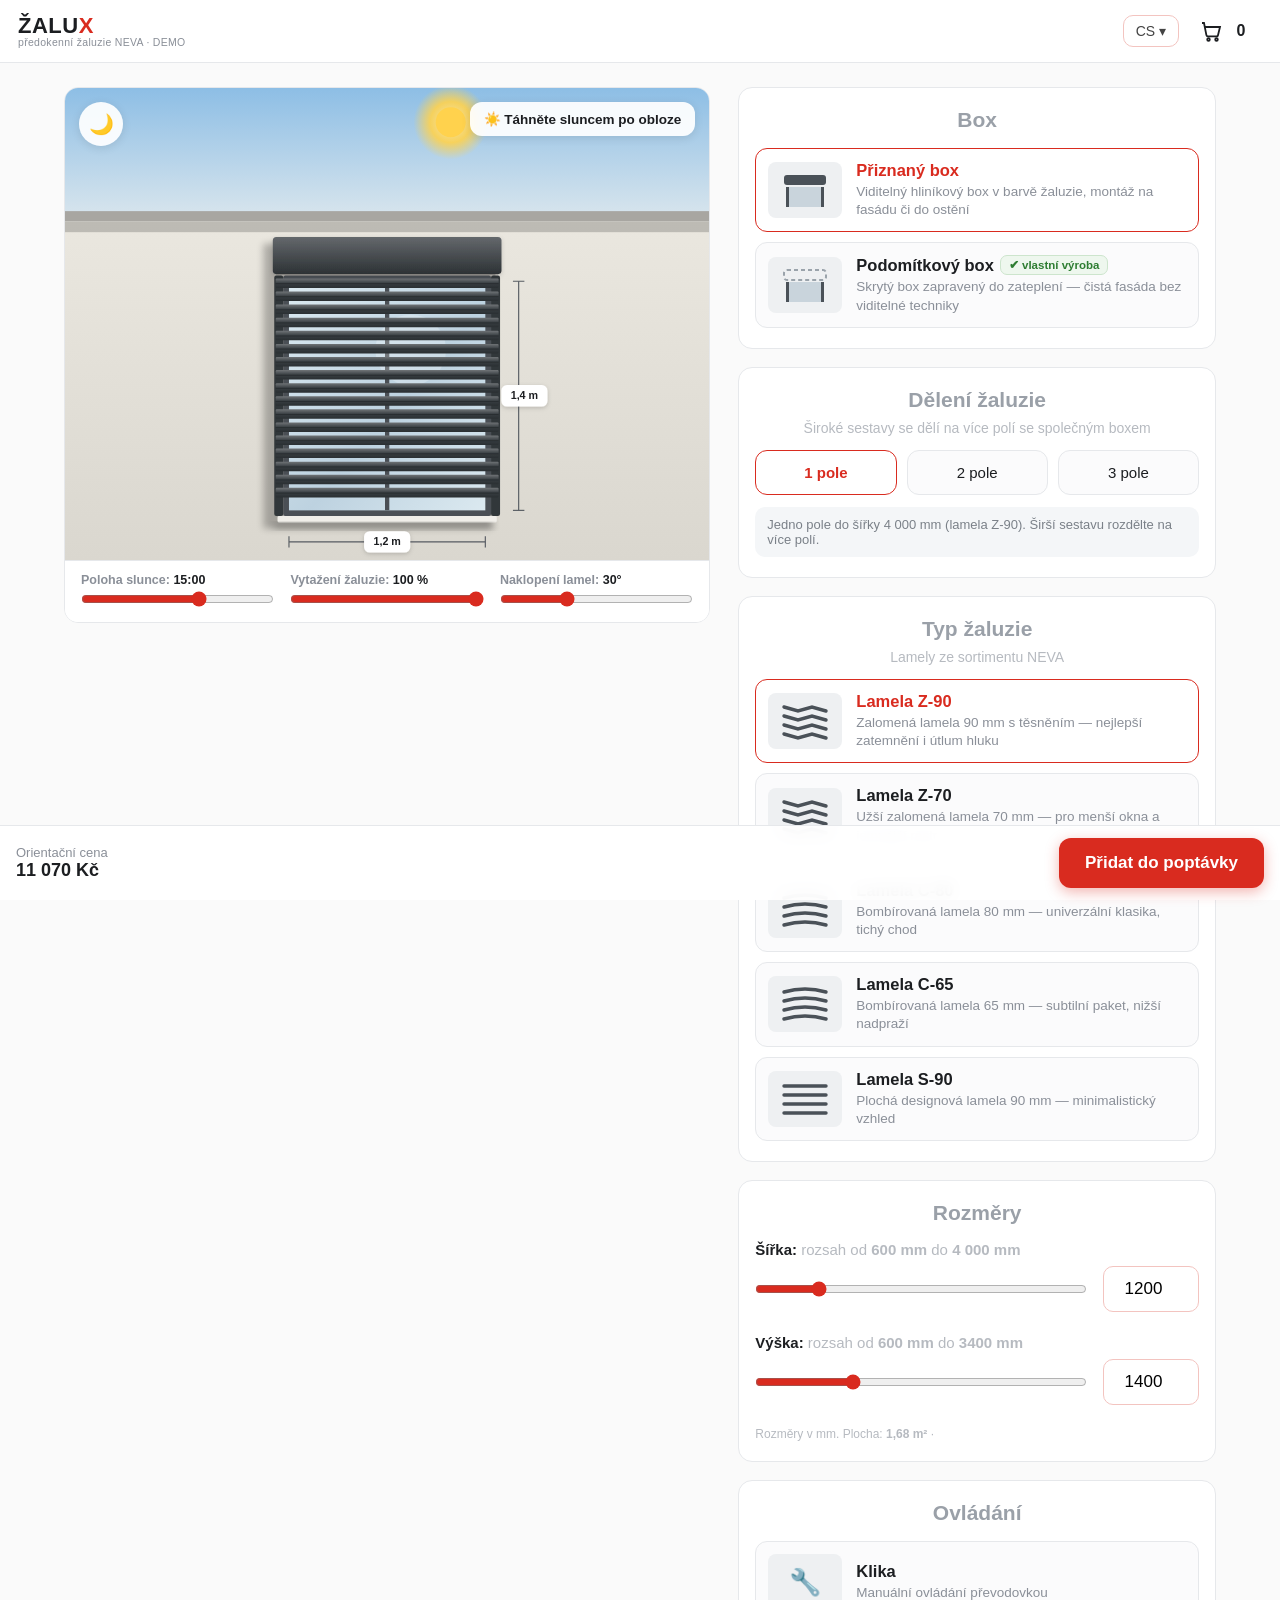
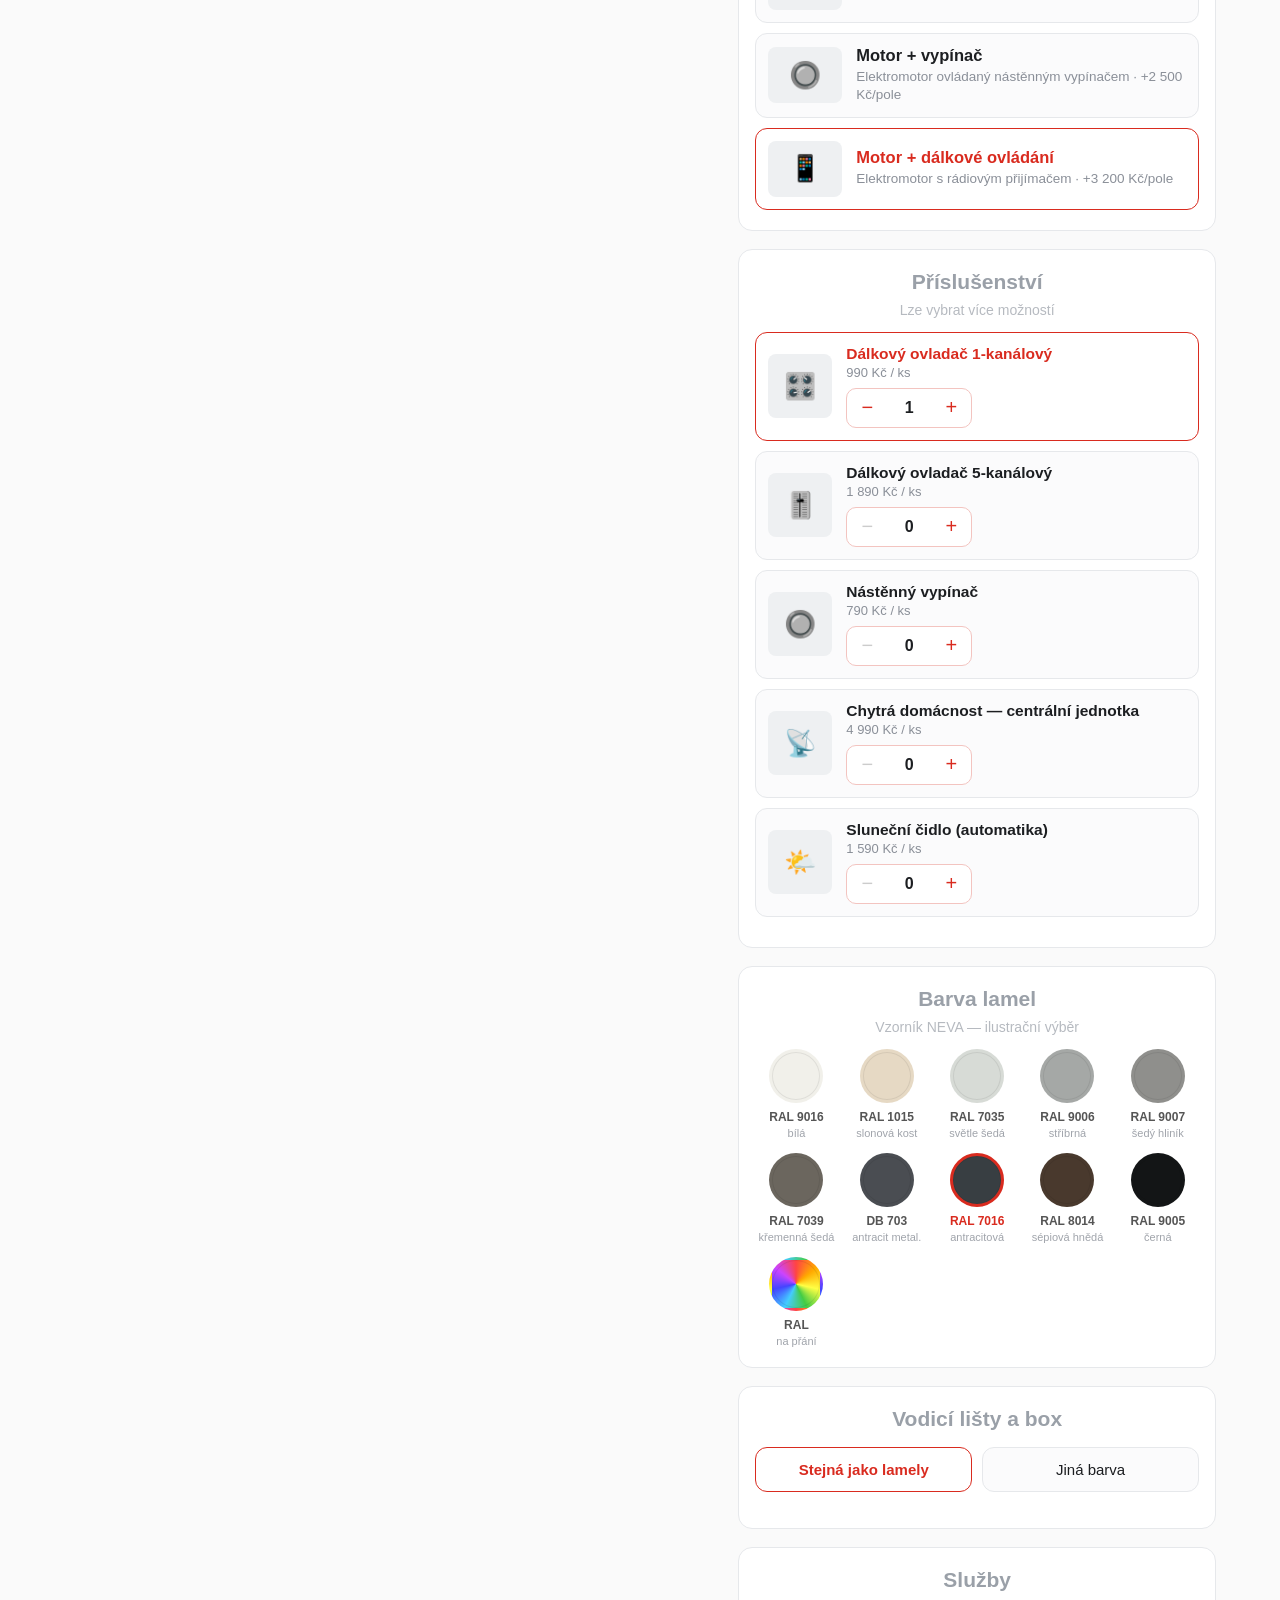
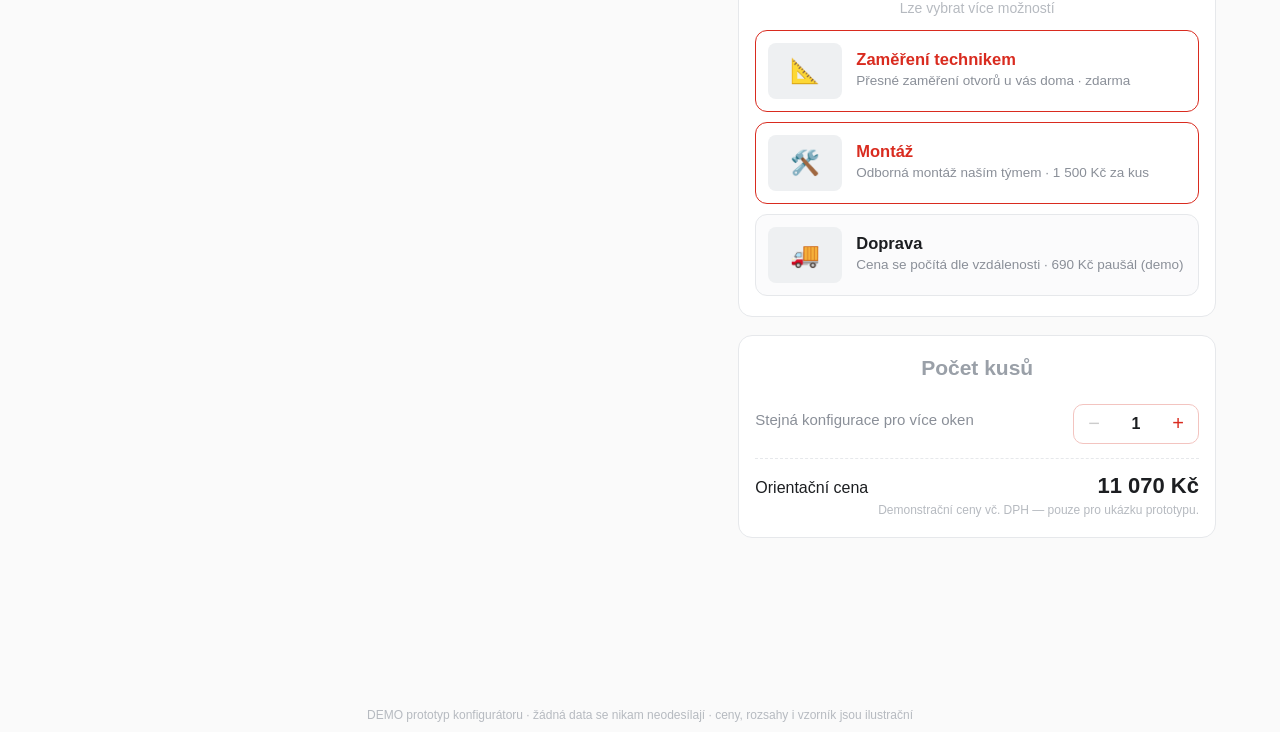
==== commit 462d5ed0: "Rework configurator around NEVA blinds with draggable sun preview - Draggable sun across the sky (po" ====
--- a/konfigurator-zaluzie.html
+++ b/konfigurator-zaluzie.html
@@ -4,7 +4,7 @@
 <meta charset="UTF-8">
 <meta name="viewport" content="width=device-width, initial-scale=1.0, viewport-fit=cover">
 <meta name="robots" content="noindex">
-<title>Konfigurátor předokenních žaluzií — DEMO</title>
+<title>Konfigurátor předokenních žaluzií NEVA — DEMO</title>
 <style>
   :root{
     --red:#d92b1f; --red-dark:#b8231a;
@@ -42,14 +42,14 @@
   /* ---------- preview ---------- */
   .preview-wrap{background:#fff}
   @media(min-width:960px){.preview-wrap{border-radius:var(--radius);overflow:hidden;border:1px solid var(--border)}}
-  .preview{position:relative;background:linear-gradient(#dfe6ec,#eef1f3)}
-  .preview svg{display:block;width:100%;height:auto}
+  .preview{position:relative}
+  .preview svg{display:block;width:100%;height:auto;touch-action:pan-y}
   .float-chip{position:absolute;top:14px;right:14px;background:rgba(255,255,255,.92);border-radius:12px;
-    padding:9px 14px;font-size:13.5px;font-weight:600;box-shadow:0 2px 10px rgba(0,0,0,.10);display:flex;align-items:center;gap:7px}
-  .sun-btn{position:absolute;top:14px;left:14px;width:44px;height:44px;border-radius:50%;background:rgba(255,255,255,.92);
+    padding:9px 14px;font-size:13.5px;font-weight:600;box-shadow:0 2px 10px rgba(0,0,0,.10);display:flex;align-items:center;gap:7px;pointer-events:none}
+  .night-btn{position:absolute;top:14px;left:14px;width:44px;height:44px;border-radius:50%;background:rgba(255,255,255,.92);
     box-shadow:0 2px 10px rgba(0,0,0,.10);display:flex;align-items:center;justify-content:center;font-size:20px}
-  .sim-bar{display:flex;gap:18px;padding:12px 16px;background:#fff;border-top:1px solid var(--border);flex-wrap:wrap}
-  .sim-bar label{flex:1;min-width:170px;font-size:12.5px;color:var(--gray);font-weight:600}
+  .sim-bar{display:flex;gap:16px;padding:12px 16px;background:#fff;border-top:1px solid var(--border);flex-wrap:wrap}
+  .sim-bar label{flex:1;min-width:150px;font-size:12.5px;color:var(--gray);font-weight:600}
   .sim-bar label b{color:var(--ink)}
   .sim-bar input[type=range]{width:100%;accent-color:var(--red);margin-top:4px}
 
@@ -68,6 +68,8 @@
   .opt-row .t{font-size:16.5px;font-weight:600}
   .opt-row.sel .t{color:var(--red)}
   .opt-row .d{font-size:13.5px;color:var(--gray);margin-top:3px;line-height:1.35}
+  .badge{display:inline-block;background:#eef7ee;color:#2e7d32;border:1px solid #cde5cd;font-size:11.5px;font-weight:700;
+    border-radius:7px;padding:2px 8px;margin-left:6px;vertical-align:2px}
 
   .seg{display:flex;gap:10px}
   .seg button{flex:1;padding:13px 6px;border:1.5px solid var(--border);border-radius:12px;background:#fbfbfc;font-size:15px;font-weight:500}
@@ -85,11 +87,13 @@
   .dim-line input[type=number]:focus{border-color:var(--red)}
 
   /* swatches */
-  .swatches{display:flex;justify-content:center;gap:22px;flex-wrap:wrap}
-  .swatch{display:flex;flex-direction:column;align-items:center;gap:9px;font-size:14px;color:#555;background:none}
-  .swatch .dot{width:66px;height:66px;border-radius:50%;border:3px solid transparent;box-shadow:inset 0 0 0 1px rgba(0,0,0,.08)}
+  .swatches{display:grid;grid-template-columns:repeat(auto-fill,minmax(76px,1fr));gap:14px 8px;justify-items:center}
+  .swatch{display:flex;flex-direction:column;align-items:center;gap:7px;background:none}
+  .swatch .dot{width:54px;height:54px;border-radius:50%;border:3px solid transparent;box-shadow:inset 0 0 0 1px rgba(0,0,0,.08)}
   .swatch.sel .dot{border-color:var(--red)}
-  .swatch.sel{color:var(--red);font-weight:600}
+  .swatch .code{font-size:12px;font-weight:700;color:#555}
+  .swatch .nm{font-size:11px;color:#a0a4ab;margin-top:-4px}
+  .swatch.sel .code{color:var(--red)}
   .dot.wheel{background:conic-gradient(#f44,#fa0,#ff4,#4c4,#4cf,#44f,#c4f,#f44)}
 
   /* accessories */
@@ -106,6 +110,7 @@
 
   .warn{margin-top:12px;font-size:13.5px;color:#a15c00;background:#fff7e8;border:1px solid #f4dfb5;border-radius:10px;padding:10px 12px;display:none}
   .warn.show{display:block}
+  .note{margin-top:12px;font-size:13px;color:#7a8088;background:#f4f6f8;border-radius:10px;padding:10px 12px}
 
   /* qty + price */
   .qty-line{display:flex;align-items:center;justify-content:space-between;gap:12px}
@@ -149,7 +154,7 @@
 <body>
 
 <header>
-  <div class="logo"><b>ŽALU<span>X</span></b><small>předokenní žaluzie · DEMO</small></div>
+  <div class="logo"><b>ŽALU<span>X</span></b><small>předokenní žaluzie NEVA · DEMO</small></div>
   <div class="hdr-right">
     <div class="chip">CS ▾</div>
     <button class="cart-btn" onclick="openCart()" aria-label="Poptávkový košík">
@@ -164,11 +169,14 @@
   <!-- ======================= PREVIEW ======================= -->
   <div class="preview-wrap">
     <div class="preview">
-      <svg id="scene" viewBox="0 0 900 620" role="img" aria-label="Vizualizace předokenní žaluzie"></svg>
-      <button class="sun-btn" id="sunBtn" onclick="toggleNight()" title="Den / večer">☀️</button>
-      <div class="float-chip">🪟 Živá vizualizace</div>
+      <svg id="scene" viewBox="0 0 900 660" role="img" aria-label="Vizualizace předokenní žaluzie"></svg>
+      <button class="night-btn" id="nightBtn" onclick="toggleNight()" title="Den / noc">🌙</button>
+      <div class="float-chip">☀️ Táhněte sluncem po obloze</div>
     </div>
     <div class="sim-bar">
+      <label>Poloha slunce: <b id="sunVal">poledne</b>
+        <input type="range" id="sunRange" min="0" max="100" value="62" oninput="onSun(this.value)">
+      </label>
       <label>Vytažení žaluzie: <b id="dropVal">100 %</b>
         <input type="range" id="dropRange" min="0" max="100" value="100" oninput="onSim()">
       </label>
@@ -182,13 +190,21 @@
   <div class="panel">
 
     <div class="card">
-      <h2>Model</h2>
+      <h2>Box</h2>
+      <div id="mountList"></div>
+    </div>
+
+    <div class="card">
+      <h2>Dělení žaluzie</h2>
+      <p class="hint">Široké sestavy se dělí na více polí se společným boxem</p>
+      <div class="seg" id="sectionSeg"></div>
+      <div class="note" id="sectionNote"></div>
+    </div>
+
+    <div class="card">
+      <h2>Typ žaluzie</h2>
+      <p class="hint">Lamely ze sortimentu NEVA</p>
       <div id="modelList"></div>
-    </div>
-
-    <div class="card">
-      <h2>Montáž</h2>
-      <div class="seg" id="mountSeg"></div>
     </div>
 
     <div class="card">
@@ -207,30 +223,32 @@
           <input type="number" id="hNum" onchange="setDim('height',this.value)">
         </div>
       </div>
-      <p class="price-note" style="text-align:left;margin-top:10px">Rozměry v mm. Plocha: <b id="areaLbl"></b></p>
-    </div>
-
-    <div class="card">
-      <h2>Barva lamel</h2>
-      <div class="swatches" id="slatColors"></div>
-    </div>
-
-    <div class="card">
-      <h2>Vodicí lišty a box</h2>
-      <div class="seg" id="frameSeg" style="margin-bottom:16px"></div>
-      <div class="swatches" id="frameColors" style="display:none"></div>
+      <p class="price-note" style="text-align:left;margin-top:10px">
+        Rozměry v mm. Plocha: <b id="areaLbl"></b> · <span id="perSectionLbl"></span></p>
     </div>
 
     <div class="card">
       <h2>Ovládání</h2>
       <div id="controlList"></div>
-      <div class="warn" id="crankWarn">⚠️ Pro plochu nad 4,5 m² doporučujeme motorové ovládání — klika by šla ztuha.</div>
+      <div class="warn" id="crankWarn">⚠️ Pro plochu pole nad 4,5 m² doporučujeme motorové ovládání — klika by šla ztuha.</div>
     </div>
 
     <div class="card" id="accCard" style="display:none">
       <h2>Příslušenství</h2>
       <p class="hint">Lze vybrat více možností</p>
       <div id="accList"></div>
+    </div>
+
+    <div class="card">
+      <h2>Barva lamel</h2>
+      <p class="hint">Vzorník NEVA — ilustrační výběr</p>
+      <div class="swatches" id="slatColors"></div>
+    </div>
+
+    <div class="card">
+      <h2>Vodicí lišty a box</h2>
+      <div class="seg" id="frameSeg" style="margin-bottom:16px"></div>
+      <div class="swatches" id="frameColors" style="display:none"></div>
     </div>
 
     <div class="card">
@@ -267,79 +285,89 @@
   </div>
 </div>
 
-<p class="demo-note">DEMO prototyp konfigurátoru · žádná data se nikam neodesílají · ceny i produkty jsou ilustrační</p>
+<p class="demo-note">DEMO prototyp konfigurátoru · žádná data se nikam neodesílají · ceny, rozsahy i vzorník jsou ilustrační</p>
 
 <script>
-/* =============== KATALOG (v produkci z CMS / API) =============== */
+/* =============== KATALOG (v produkci z CMS / ceníku NEVA) =============== */
 const MODELS = {
-  z90:{name:'Lamela Z-90', desc:'Zalomený profil s těsněním — nejlepší zatemnění i útlum hluku', pitch:80,  base:3200, maxW:4000, maxH:3400},
-  c80:{name:'Lamela C-80', desc:'Bombírovaný profil — tichý chod, skvělý poměr cena/výkon',      pitch:72,  base:2900, maxW:3500, maxH:3200},
-  s90:{name:'Lamela S-90', desc:'Plochý designový profil — moderní minimalistický vzhled',        pitch:84,  base:3400, maxW:4000, maxH:3400},
+  z90:{name:'Z-90', desc:'Zalomená lamela 90 mm s těsněním — nejlepší zatemnění i útlum hluku', pitch:80, base:3200, maxW:4000, maxH:3400},
+  z70:{name:'Z-70', desc:'Užší zalomená lamela 70 mm — pro menší okna a jemnější rastr',        pitch:62, base:3000, maxW:3000, maxH:3000},
+  c80:{name:'C-80', desc:'Bombírovaná lamela 80 mm — univerzální klasika, tichý chod',          pitch:72, base:2900, maxW:3500, maxH:3200},
+  c65:{name:'C-65', desc:'Bombírovaná lamela 65 mm — subtilní paket, nižší nadpraží',           pitch:58, base:2800, maxW:3000, maxH:2800},
+  s90:{name:'S-90', desc:'Plochá designová lamela 90 mm — minimalistický vzhled',               pitch:84, base:3400, maxW:4000, maxH:3400},
 };
 const MOUNTS = {
-  facade:{name:'Na fasádu',  desc:'přiznaný box', factor:1.00},
-  plaster:{name:'Pod omítku', desc:'skrytý box',   factor:1.15},
-  reveal:{name:'Do ostění',  desc:'',             factor:1.05},
+  visible:{name:'Přiznaný box',        desc:'Viditelný hliníkový box v barvě žaluzie, montáž na fasádu či do ostění', factor:1.00, badge:''},
+  plaster:{name:'Podomítkový box',     desc:'Skrytý box zapravený do zateplení — čistá fasáda bez viditelné techniky', factor:1.15, badge:'vlastní výroba'},
 };
-const RALS = {
-  '7016':{name:'Antracitová 7016', hex:'#383e42'},
-  '9006':{name:'Stříbrná 9006',    hex:'#a5a8a6'},
-  '9007':{name:'Šedý hliník 9007', hex:'#8f8f8c'},
-  '8014':{name:'Hnědá 8014',       hex:'#49392d'},
-  '9016':{name:'Bílá 9016',        hex:'#f1f0ea'},
-};
+const MAX_TOTAL_W = 6500;
+const RALS = [
+  {id:'9016', code:'RAL 9016', name:'bílá',            hex:'#f1f0ea'},
+  {id:'1015', code:'RAL 1015', name:'slonová kost',    hex:'#e6d9c4'},
+  {id:'7035', code:'RAL 7035', name:'světle šedá',     hex:'#d7dbd6'},
+  {id:'9006', code:'RAL 9006', name:'stříbrná',        hex:'#a5a8a6'},
+  {id:'9007', code:'RAL 9007', name:'šedý hliník',     hex:'#8f8f8c'},
+  {id:'7039', code:'RAL 7039', name:'křemenná šedá',   hex:'#6b665e'},
+  {id:'db703',code:'DB 703',   name:'antracit metal.', hex:'#4a4d52'},
+  {id:'7016', code:'RAL 7016', name:'antracitová',     hex:'#383e42'},
+  {id:'8014', code:'RAL 8014', name:'sépiová hnědá',   hex:'#49392d'},
+  {id:'9005', code:'RAL 9005', name:'černá',           hex:'#131516'},
+];
+const RAL = Object.fromEntries(RALS.map(r=>[r.id,r]));
 const CONTROLS = {
-  crank:{name:'Klika',                     desc:'Manuální ovládání převodovkou', price:0,    icon:'crank'},
-  motorSwitch:{name:'Motor + vypínač',     desc:'Elektromotor ovládaný nástěnným vypínačem', price:2500, icon:'switch'},
-  motorRemote:{name:'Motor + dálkové ovládání', desc:'Elektromotor s rádiovým přijímačem', price:3200, icon:'remote'},
+  crank:{name:'Klika',                          desc:'Manuální ovládání převodovkou', price:0,    icon:'🔧'},
+  motorSwitch:{name:'Motor + vypínač',          desc:'Elektromotor ovládaný nástěnným vypínačem', price:2500, icon:'🔘'},
+  motorRemote:{name:'Motor + dálkové ovládání', desc:'Elektromotor s rádiovým přijímačem', price:3200, icon:'📱'},
 };
 const ACCESSORIES = {
-  situo1:{name:'Dálkový ovladač 1-kanálový',        price:990,  icon:'🎛️', controls:['motorRemote']},
-  situo5:{name:'Dálkový ovladač 5-kanálový',        price:1890, icon:'🎚️', controls:['motorRemote']},
-  wall:{name:'Nástěnný vypínač',                    price:790,  icon:'🔘', controls:['motorSwitch','motorRemote']},
+  situo1:{name:'Dálkový ovladač 1-kanálový',         price:990,  icon:'🎛️', controls:['motorRemote']},
+  situo5:{name:'Dálkový ovladač 5-kanálový',         price:1890, icon:'🎚️', controls:['motorRemote']},
+  wall:{name:'Nástěnný vypínač',                     price:790,  icon:'🔘', controls:['motorSwitch','motorRemote']},
   hub:{name:'Chytrá domácnost — centrální jednotka', price:4990, icon:'📡', controls:['motorRemote']},
+  sunSensor:{name:'Sluneční čidlo (automatika)',     price:1590, icon:'🌤️', controls:['motorSwitch','motorRemote']},
 };
 const SERVICES = {
   survey:{name:'Zaměření technikem', desc:'Přesné zaměření otvorů u vás doma', price:0,   per:'zdarma'},
   install:{name:'Montáž',            desc:'Odborná montáž naším týmem',        price:1500,per:'za kus'},
   delivery:{name:'Doprava',          desc:'Cena se počítá dle vzdálenosti',    price:690, per:'paušál (demo)'},
 };
-const MIN_W=600, MIN_H=600;
+const MIN_W=600, MIN_H=600, SECTION_PRICE=600;
 
 /* =============== STAV =============== */
 const state = {
-  model:'z90', mount:'facade',
+  mount:'visible', sections:1, model:'z90',
   width:1200, height:1400,
   slatColor:'7016', slatCustom:'#d92b1f',
   frameMode:'same', frameColor:'7016', frameCustom:'#d92b1f',
   control:'motorRemote',
-  acc:{situo1:1, situo5:0, wall:0, hub:0},
+  acc:Object.fromEntries(Object.keys(ACCESSORIES).map(k=>[k,k==='situo1'?1:0])),
   svc:{survey:true, install:true, delivery:false},
   qty:1,
-  drop:1, tilt:30, night:false,
+  drop:1, tilt:30, sun:.62, night:false,
 };
 const cart = [];
 
 /* =============== HELPERS =============== */
 const $ = id => document.getElementById(id);
 const czk = n => n.toLocaleString('cs-CZ') + ' Kč';
-function shade(hex,f){ // f<0 tmavší, f>0 světlejší
-  const n=parseInt(hex.slice(1),16);
-  const c=v=>Math.max(0,Math.min(255,Math.round(v+(f>0?(255-v)*f:v*f))));
-  return '#'+[(n>>16)&255,(n>>8)&255,n&255].map(c).map(v=>v.toString(16).padStart(2,'0')).join('');
-}
-const slatHex  = () => state.slatColor==='custom' ? state.slatCustom : RALS[state.slatColor].hex;
+const clamp=(v,a,b)=>Math.max(a,Math.min(b,v));
+function hex2rgb(h){const n=parseInt(h.slice(1),16);return[(n>>16)&255,(n>>8)&255,n&255]}
+function rgb2hex(r){return '#'+r.map(v=>Math.round(clamp(v,0,255)).toString(16).padStart(2,'0')).join('')}
+function mix(a,b,f){const A=hex2rgb(a),B=hex2rgb(b);return rgb2hex(A.map((v,i)=>v+(B[i]-v)*f))}
+function shade(hex,f){return f>0?mix(hex,'#ffffff',f):mix(hex,'#000000',-f)}
+const slatHex  = () => state.slatColor==='custom' ? state.slatCustom : RAL[state.slatColor].hex;
 const frameHex = () => state.frameMode==='same' ? slatHex()
-                     : (state.frameColor==='custom' ? state.frameCustom : RALS[state.frameColor].hex);
-const slatName  = () => state.slatColor==='custom' ? 'vlastní '+state.slatCustom : RALS[state.slatColor].name;
-const frameName = () => state.frameMode==='same' ? 'stejná jako lamely'
-                      : (state.frameColor==='custom' ? 'vlastní '+state.frameCustom : RALS[state.frameColor].name);
+                     : (state.frameColor==='custom' ? state.frameCustom : RAL[state.frameColor].hex);
+const colName = (id,custom) => id==='custom' ? 'vlastní '+custom : RAL[id].code+' '+RAL[id].name;
+const maxWidth = () => Math.min(MODELS[state.model].maxW*state.sections, MAX_TOTAL_W);
 
 /* =============== CENA =============== */
 function unitPrice(s=state){
   const m=MODELS[s.model];
   const area=Math.max(1.2,(s.width/1000)*(s.height/1000));
-  let p=m.base*area*MOUNTS[s.mount].factor + CONTROLS[s.control].price;
+  let p=m.base*area*MOUNTS[s.mount].factor;
+  p+=(s.sections-1)*SECTION_PRICE;
+  p+=CONTROLS[s.control].price*s.sections;      // motor / převodovka pro každé pole
   return Math.round(p/10)*10;
 }
 function totalPrice(s=state){
@@ -352,39 +380,57 @@
 
 /* =============== SVG SCÉNA =============== */
 function modelIcon(key){
-  if(key==='z90') return '<svg width="58" height="42" viewBox="0 0 58 42">'+
+  const shape=key[0];
+  if(shape==='z') return '<svg width="58" height="42" viewBox="0 0 58 42">'+
     [0,1,2,3].map(i=>`<path d="M8 ${7+i*9} l14 4 l14 -4 l14 4" fill="none" stroke="#4a5158" stroke-width="3.4" stroke-linecap="round"/>`).join('')+'</svg>';
-  if(key==='c80') return '<svg width="58" height="42" viewBox="0 0 58 42">'+
+  if(shape==='c') return '<svg width="58" height="42" viewBox="0 0 58 42">'+
     [0,1,2,3].map(i=>`<path d="M8 ${9+i*9} q21 -6 42 0" fill="none" stroke="#4a5158" stroke-width="3.4" stroke-linecap="round"/>`).join('')+'</svg>';
   return '<svg width="58" height="42" viewBox="0 0 58 42">'+
     [0,1,2,3].map(i=>`<line x1="8" y1="${8+i*9}" x2="50" y2="${8+i*9}" stroke="#4a5158" stroke-width="3.4" stroke-linecap="round"/>`).join('')+'</svg>';
-}
-function ctrlIcon(key){
-  if(key==='crank') return '🔧'; if(key==='switch') return '🔘'; return '📱';
 }
 function dimChip(x,y,text){
   const w=text.length*8.5+22;
   return `<g><rect x="${x-w/2}" y="${y-15}" width="${w}" height="30" rx="8" fill="#fff" filter="url(#soft)"/>
     <text x="${x}" y="${y+5}" text-anchor="middle" font-size="15" font-weight="700" fill="#1c1e21">${text}</text></g>`;
 }
+const SKY_H=180;
 function renderScene(){
   const m=MODELS[state.model];
-  const s=Math.min(430/state.width, 330/state.height);         // px na mm
+  const s=Math.min(430/state.width, 320/state.height);          // px na mm
   const winW=state.width*s, winH=state.height*s;
-  const cx=450, top=140;
+  const cx=450, top=270;
   const wx=cx-winW/2, wy=top;
   const railW=Math.max(7,25*s*2.2);
   const boxH=Math.max(24,Math.min(52,300*s));
   const fc=frameHex(), sc=slatHex();
-  const night=state.night;
-
-  const facade=night?'#b9bec7':'#e9e6df', facade2=night?'#a7adb8':'#dcd8cf';
-  const glassA=night?'#2b3644':'#bcd3e2', glassB=night?'#42556b':'#dbe9f2';
-  const glow=night?'#ffd98a':'none';
+  const night=state.night, t=state.sun;
+
+  // slunce: poloha, teplota světla, směr stínů
+  const noon=Math.sin(Math.PI*t);                 // 1 v poledne, 0 na krajích
+  const warm=1-noon;                              // ráno/večer teplé světlo
+  const sunX=80+740*t, sunY=SKY_H-30-noon*110;
+  const shDx=(0.5-t)*110;                         // slunce vlevo → stín vpravo
+  const shDy=8+warm*20;
+  const shOp=night?.06:.10+noon*.10;
+
+  // barvy scény
+  let skyTop, skyHor, facade;
+  if(night){ skyTop='#141b28'; skyHor='#2e3b52'; facade='#aab0bb'; }
+  else{
+    skyTop=mix('#8fc0e6','#5d84b8',warm*.45);
+    skyHor=mix('#d6e8f4','#f4b877',warm*.75);
+    facade=mix('#eae7e0',warm>.55?'#eecf9f':'#f3ddb8',warm*.4);
+  }
+  const facade2=shade(facade,-.07);
+  const glassA=night?'#2b3644':mix('#bcd3e2','#d8b98a',warm*.3);
+  const glassB=night?'#42556b':mix('#dbe9f2','#f0d3a6',warm*.3);
 
   let svg=`<defs>
     <filter id="soft" x="-30%" y="-30%" width="160%" height="160%"><feDropShadow dx="0" dy="2" stdDeviation="3" flood-opacity=".18"/></filter>
+    <filter id="blur6"><feGaussianBlur stdDeviation="5"/></filter>
+    <linearGradient id="sky" x1="0" y1="0" x2="0" y2="1"><stop offset="0" stop-color="${skyTop}"/><stop offset="1" stop-color="${skyHor}"/></linearGradient>
     <linearGradient id="wall" x1="0" y1="0" x2="0" y2="1"><stop offset="0" stop-color="${facade}"/><stop offset="1" stop-color="${facade2}"/></linearGradient>
+    <radialGradient id="sung"><stop offset="0" stop-color="${night?'#e8edf5':'#ffe9a8'}"/><stop offset=".55" stop-color="${night?'#dfe6f2':'#ffd24d'}"/><stop offset="1" stop-color="${night?'#dfe6f2':'#ffd24d'}" stop-opacity="0"/></radialGradient>
     <linearGradient id="glass" x1="0" y1="0" x2="1" y2="1"><stop offset="0" stop-color="${glassB}"/><stop offset=".55" stop-color="${glassA}"/><stop offset="1" stop-color="${glassB}"/></linearGradient>
     <linearGradient id="slat" x1="0" y1="0" x2="0" y2="1">
       <stop offset="0" stop-color="${shade(sc,.28)}"/><stop offset=".5" stop-color="${sc}"/><stop offset="1" stop-color="${shade(sc,-.25)}"/>
@@ -392,47 +438,76 @@
     <linearGradient id="boxg" x1="0" y1="0" x2="0" y2="1"><stop offset="0" stop-color="${shade(fc,.22)}"/><stop offset="1" stop-color="${shade(fc,-.2)}"/></linearGradient>
   </defs>`;
 
-  // fasáda + stín ostění
-  svg+=`<rect width="900" height="620" fill="url(#wall)"/>`;
-  if(!night) svg+=`<ellipse cx="450" cy="640" rx="430" ry="60" fill="#000" opacity=".05"/>`;
+  // obloha + slunce/měsíc (tažné)
+  svg+=`<rect width="900" height="${SKY_H}" fill="url(#sky)"/>`;
+  if(night) svg+=`<circle cx="120" cy="46" r="2" fill="#fff" opacity=".8"/><circle cx="300" cy="70" r="1.6" fill="#fff" opacity=".7"/>
+    <circle cx="520" cy="38" r="1.8" fill="#fff" opacity=".75"/><circle cx="700" cy="86" r="1.5" fill="#fff" opacity=".6"/><circle cx="820" cy="52" r="2" fill="#fff" opacity=".8"/>`;
+  svg+=`<g id="sunHandle" style="cursor:grab">
+    <circle cx="${sunX}" cy="${sunY}" r="52" fill="url(#sung)" opacity="${night?.5:.9}"/>
+    <circle cx="${sunX}" cy="${sunY}" r="21" fill="${night?'#e8edf5':'#ffd24d'}"/>
+    ${night?`<circle cx="${sunX+8}" cy="${sunY-6}" r="17" fill="${skyTop}"/>`:''}
+  </g>`;
+  // atika / římsa domu
+  svg+=`<rect x="0" y="${SKY_H-8}" width="900" height="14" fill="${shade(facade,-.28)}"/>`;
+  // fasáda
+  svg+=`<rect x="0" y="${SKY_H+6}" width="900" height="${660-SKY_H-6}" fill="url(#wall)"/>`;
+  // stín atiky na fasádě dle slunce
+  svg+=`<rect x="0" y="${SKY_H+6}" width="900" height="${6+shDy}" fill="#000" opacity="${shOp}"/>`;
+
+  // vržený stín celé žaluzie na fasádu
+  const bx=wx-8-railW-2, bw=winW+16+railW*2+4, boxY=wy-10-boxH;
+  svg+=`<g filter="url(#blur6)" opacity="${shOp+.06}">
+    <rect x="${bx+shDx}" y="${boxY+shDy}" width="${bw}" height="${boxH+winH+26}" fill="#000"/>
+  </g>`;
+
+  // ostění + okno
   svg+=`<rect x="${wx-14}" y="${wy-14}" width="${winW+28}" height="${winH+28}" rx="4" fill="${shade(facade2,-.18)}"/>`;
-
-  // okno
   svg+=`<rect x="${wx-8}" y="${wy-8}" width="${winW+16}" height="${winH+16}" rx="3" fill="${night?'#3c4148':'#4a4f55'}"/>`;
   svg+=`<rect x="${wx}" y="${wy}" width="${winW}" height="${winH}" fill="url(#glass)"/>`;
   svg+=`<line x1="${cx}" y1="${wy}" x2="${cx}" y2="${wy+winH}" stroke="${night?'#3c4148':'#4a4f55'}" stroke-width="6"/>`;
   if(night) svg+=`<rect x="${wx}" y="${wy}" width="${winW}" height="${winH}" fill="#ffb54d" opacity=".28"/>`;
-
-  // vodicí lišty
+  else svg+=`<circle cx="${wx+winW*clamp(t,.15,.85)}" cy="${wy+winH*.3}" r="${winW*.18}" fill="#fff" opacity="${.14+noon*.1}"/>`;
+
+  // parapet
+  svg+=`<rect x="${wx-16}" y="${wy+winH+8}" width="${winW+32}" height="9" rx="2" fill="${shade(facade,.3)}"/>
+    <rect x="${wx-16+shDx*.35}" y="${wy+winH+17}" width="${winW+32}" height="${5+shDy*.5}" fill="#000" opacity="${shOp}" filter="url(#blur6)"/>`;
+
+  // vodicí lišty krajní
   svg+=`<rect x="${wx-8-railW}" y="${wy-8}" width="${railW}" height="${winH+16}" rx="3" fill="${shade(fc,-.12)}"/>`;
   svg+=`<rect x="${wx+winW+8}" y="${wy-8}" width="${railW}" height="${winH+16}" rx="3" fill="${shade(fc,-.12)}"/>`;
 
   // lamely
   const pitchPx=Math.max(5,m.pitch*s);
-  const open=state.tilt/90;                       // 0 zavřeno, 1 otevřeno
+  const open=state.tilt/90;
   const slatH=Math.max(2,pitchPx*(1-open*.82));
   const dropPx=winH*state.drop;
   const slatX=wx-8-railW+2, slatW=winW+16+railW*2-4;
-  let y=wy-4;
-  let slats='';
+  const glow=night?'#ffd98a':'none';
+  let y=wy-4, slats='';
   while(y+slatH<=wy+dropPx){
     if(night&&open>0.12) slats+=`<rect x="${slatX+3}" y="${y+slatH}" width="${slatW-6}" height="${Math.max(1,pitchPx-slatH-1)}" fill="${glow}" opacity=".5"/>`;
-    slats+=`<rect x="${slatX}" y="${y}" width="${slatW}" height="${slatH}" rx="${state.model==='c80'?slatH/2.4:1.5}" fill="url(#slat)"/>`;
-    if(state.model==='z90'&&slatH>5) slats+=`<line x1="${slatX}" y1="${y+slatH*.55}" x2="${slatX+slatW}" y2="${y+slatH*.55}" stroke="${shade(sc,-.35)}" stroke-width="1"/>`;
+    slats+=`<rect x="${slatX}" y="${y}" width="${slatW}" height="${slatH}" rx="${state.model[0]==='c'?slatH/2.4:1.5}" fill="url(#slat)"/>`;
+    if(state.model[0]==='z'&&slatH>5) slats+=`<line x1="${slatX}" y1="${y+slatH*.55}" x2="${slatX+slatW}" y2="${y+slatH*.55}" stroke="${shade(sc,-.35)}" stroke-width="1"/>`;
     y+=pitchPx;
   }
   svg+=slats;
-  // paket vytažených lamel pod boxem
+  // paket vytažených lamel
   const packH=(1-state.drop)*Math.min(46,winH*.16);
   if(packH>1.5) svg+=`<rect x="${slatX}" y="${wy-6}" width="${slatW}" height="${packH}" rx="2" fill="url(#slat)" opacity=".95"/>`;
 
+  // mezilišty dělených polí
+  const midW=Math.max(6,railW*.8);
+  for(let i=1;i<state.sections;i++){
+    const mx=wx+i*(winW/state.sections)-midW/2;
+    svg+=`<rect x="${mx}" y="${wy-8}" width="${midW}" height="${winH+16}" rx="2" fill="${shade(fc,-.12)}"/>`;
+  }
+
   // box
-  const bx=wx-8-railW-2, bw=winW+16+railW*2+4;
   if(state.mount==='plaster'){
-    svg+=`<rect x="${bx}" y="${wy-10-boxH}" width="${bw}" height="${boxH}" rx="3" fill="${facade}" stroke="${shade(facade2,-.25)}" stroke-dasharray="6 5" stroke-width="2"/>`;
-    svg+=`<text x="${cx}" y="${wy-10-boxH/2+4}" text-anchor="middle" font-size="12.5" fill="#8a8f98">skrytý box pod omítkou</text>`;
+    svg+=`<rect x="${bx}" y="${boxY}" width="${bw}" height="${boxH}" rx="3" fill="${facade}" stroke="${shade(facade2,-.25)}" stroke-dasharray="6 5" stroke-width="2"/>`;
+    svg+=`<text x="${cx}" y="${boxY+boxH/2+4}" text-anchor="middle" font-size="12.5" fill="#8a8f98">skrytý box pod omítkou</text>`;
   }else{
-    svg+=`<rect x="${bx}" y="${wy-10-boxH}" width="${bw}" height="${boxH}" rx="5" fill="url(#boxg)" filter="url(#soft)"/>`;
+    svg+=`<rect x="${bx}" y="${boxY}" width="${bw}" height="${boxH}" rx="5" fill="url(#boxg)" filter="url(#soft)"/>`;
   }
 
   // klika
@@ -442,47 +517,94 @@
   }
 
   // kóty
-  svg+=`<line x1="${wx}" y1="${wy+winH+38}" x2="${wx+winW}" y2="${wy+winH+38}" stroke="#565b62" stroke-width="1.6"/>
-    <line x1="${wx}" y1="${wy+winH+30}" x2="${wx}" y2="${wy+winH+46}" stroke="#565b62" stroke-width="1.6"/>
-    <line x1="${wx+winW}" y1="${wy+winH+30}" x2="${wx+winW}" y2="${wy+winH+46}" stroke="#565b62" stroke-width="1.6"/>`;
-  svg+=dimChip(cx,wy+winH+38,(state.width/1000).toLocaleString('cs-CZ')+' m');
+  svg+=`<line x1="${wx}" y1="${wy+winH+44}" x2="${wx+winW}" y2="${wy+winH+44}" stroke="#565b62" stroke-width="1.6"/>
+    <line x1="${wx}" y1="${wy+winH+36}" x2="${wx}" y2="${wy+winH+52}" stroke="#565b62" stroke-width="1.6"/>
+    <line x1="${wx+winW}" y1="${wy+winH+36}" x2="${wx+winW}" y2="${wy+winH+52}" stroke="#565b62" stroke-width="1.6"/>`;
+  svg+=dimChip(cx,wy+winH+44,(state.width/1000).toLocaleString('cs-CZ')+' m'+(state.sections>1?` / ${state.sections} pole`:''));
   const hx=wx+winW+8+railW+26;
   svg+=`<line x1="${hx}" y1="${wy}" x2="${hx}" y2="${wy+winH}" stroke="#565b62" stroke-width="1.6"/>
     <line x1="${hx-8}" y1="${wy}" x2="${hx+8}" y2="${wy}" stroke="#565b62" stroke-width="1.6"/>
     <line x1="${hx-8}" y1="${wy+winH}" x2="${hx+8}" y2="${wy+winH}" stroke="#565b62" stroke-width="1.6"/>`;
-  svg+=dimChip(Math.min(hx+8,860),wy+winH/2,(state.height/1000).toLocaleString('cs-CZ')+' m');
+  svg+=dimChip(Math.min(hx+8,858),wy+winH/2,(state.height/1000).toLocaleString('cs-CZ')+' m');
 
   $('scene').innerHTML=svg;
 }
 
+/* =============== TAŽENÍ SLUNCE =============== */
+let dragSun=false;
+function svgX(e){
+  const r=$('scene').getBoundingClientRect();
+  return (e.clientX-r.left)*(900/r.width);
+}
+function svgY(e){
+  const r=$('scene').getBoundingClientRect();
+  return (e.clientY-r.top)*(900/r.width);
+}
+$('scene').addEventListener('pointerdown',e=>{
+  if(svgY(e)<SKY_H+20){
+    dragSun=true;
+    $('scene').setPointerCapture(e.pointerId);
+    setSun((svgX(e)-80)/740);
+    e.preventDefault();
+  }
+});
+$('scene').addEventListener('pointermove',e=>{if(dragSun){setSun((svgX(e)-80)/740);e.preventDefault()}});
+$('scene').addEventListener('pointerup',()=>dragSun=false);
+$('scene').addEventListener('pointercancel',()=>dragSun=false);
+function sunLabel(t){
+  const h=Math.round(6+t*14);          // 6:00–20:00
+  return t>.42&&t<.58?'poledne':`${h}:00`;
+}
+function setSun(t){
+  state.sun=clamp(t,0,1);
+  $('sunRange').value=Math.round(state.sun*100);
+  $('sunVal').textContent=sunLabel(state.sun);
+  renderScene();
+}
+function onSun(v){setSun(v/100)}
+
 /* =============== RENDER UI =============== */
+function renderMount(){
+  $('mountList').innerHTML=Object.entries(MOUNTS).map(([k,m])=>`
+    <button class="opt-row ${state.mount===k?'sel':''}" onclick="state.mount='${k}';update()">
+      <span class="thumb">${k==='visible'
+        ?'<svg width="58" height="42" viewBox="0 0 58 42"><rect x="8" y="6" width="42" height="10" rx="3" fill="#4a5158"/><rect x="12" y="18" width="34" height="20" rx="2" fill="#c9d4dc"/><rect x="10" y="18" width="3" height="20" fill="#4a5158"/><rect x="45" y="18" width="3" height="20" fill="#4a5158"/></svg>'
+        :'<svg width="58" height="42" viewBox="0 0 58 42"><rect x="8" y="6" width="42" height="10" rx="3" fill="none" stroke="#9aa3ab" stroke-width="2" stroke-dasharray="4 3"/><rect x="12" y="18" width="34" height="20" rx="2" fill="#c9d4dc"/><rect x="10" y="18" width="3" height="20" fill="#4a5158"/><rect x="45" y="18" width="3" height="20" fill="#4a5158"/></svg>'}</span>
+      <span><span class="t">${m.name}</span>${m.badge?`<span class="badge">✔ ${m.badge}</span>`:''}<div class="d">${m.desc}</div></span>
+    </button>`).join('');
+}
+function renderSections(){
+  $('sectionSeg').innerHTML=[1,2,3].map(n=>`
+    <button class="${state.sections===n?'sel':''}" onclick="setSections(${n})">${n} ${n===1?'pole':'pole'}</button>`).join('');
+  const m=MODELS[state.model];
+  $('sectionNote').innerHTML=state.sections===1
+    ?`Jedno pole do šířky ${m.maxW.toLocaleString('cs-CZ')} mm (lamela ${m.name}). Širší sestavu rozdělte na více polí.`
+    :`${state.sections} pole se společným boxem a mezilištami — celkem až ${maxWidth().toLocaleString('cs-CZ')} mm. Každé pole má vlastní pohon.`;
+}
 function renderModels(){
   $('modelList').innerHTML=Object.entries(MODELS).map(([k,m])=>`
     <button class="opt-row ${state.model===k?'sel':''}" onclick="setModel('${k}')">
       <span class="thumb">${modelIcon(k)}</span>
-      <span><span class="t">${m.name}</span><div class="d">${m.desc}</div></span>
+      <span><span class="t">Lamela ${m.name}</span><div class="d">${m.desc}</div></span>
     </button>`).join('');
 }
-function renderMount(){
-  $('mountSeg').innerHTML=Object.entries(MOUNTS).map(([k,m])=>`
-    <button class="${state.mount===k?'sel':''}" onclick="state.mount='${k}';update()">${m.name}</button>`).join('');
-}
 function renderDims(){
-  const m=MODELS[state.model];
-  $('wMinLbl').textContent=MIN_W+' mm'; $('wMaxLbl').textContent=m.maxW+' mm';
+  const m=MODELS[state.model], maxW=maxWidth();
+  $('wMinLbl').textContent=MIN_W+' mm'; $('wMaxLbl').textContent=maxW.toLocaleString('cs-CZ')+' mm';
   $('hMinLbl').textContent=MIN_H+' mm'; $('hMaxLbl').textContent=m.maxH+' mm';
-  $('wRange').min=MIN_W; $('wRange').max=m.maxW; $('wRange').value=state.width;
+  $('wRange').min=MIN_W; $('wRange').max=maxW; $('wRange').value=state.width;
   $('hRange').min=MIN_H; $('hRange').max=m.maxH; $('hRange').value=state.height;
   $('wNum').value=state.width; $('hNum').value=state.height;
   $('areaLbl').textContent=((state.width/1000)*(state.height/1000)).toLocaleString('cs-CZ',{maximumFractionDigits:2})+' m²';
+  $('perSectionLbl').textContent=state.sections>1?`šířka pole: ${Math.round(state.width/state.sections).toLocaleString('cs-CZ')} mm`:'';
 }
 function swatchHTML(sel,customHex,onPick,onCustom){
-  return Object.entries(RALS).map(([k,c])=>`
-    <button class="swatch ${sel===k?'sel':''}" onclick="${onPick}('${k}')">
-      <span class="dot" style="background:${c.hex}"></span>${c.name.split(' ')[1]||c.name}<br>${c.name.split(' ')[0]}
+  return RALS.map(c=>`
+    <button class="swatch ${sel===c.id?'sel':''}" onclick="${onPick}('${c.id}')">
+      <span class="dot" style="background:${c.hex}"></span><span class="code">${c.code}</span><span class="nm">${c.name}</span>
     </button>`).join('')+`
     <button class="swatch ${sel==='custom'?'sel':''}" onclick="${onCustom}()">
-      <span class="dot wheel" style="${sel==='custom'?`background:${customHex}`:''}"></span>Vlastní
+      <span class="dot wheel" style="${sel==='custom'?`background:${customHex}`:''}"></span><span class="code">RAL</span><span class="nm">na přání</span>
     </button>`;
 }
 function renderColors(){
@@ -491,16 +613,16 @@
     <button class="${state.frameMode==='same'?'sel':''}" onclick="state.frameMode='same';update()">Stejná jako lamely</button>
     <button class="${state.frameMode==='own'?'sel':''}" onclick="state.frameMode='own';update()">Jiná barva</button>`;
   const fc=$('frameColors');
-  fc.style.display=state.frameMode==='own'?'flex':'none';
+  fc.style.display=state.frameMode==='own'?'grid':'none';
   if(state.frameMode==='own') fc.innerHTML=swatchHTML(state.frameColor,state.frameCustom,'pickFrame','customFrame');
 }
 function renderControls(){
   $('controlList').innerHTML=Object.entries(CONTROLS).map(([k,c])=>`
     <button class="opt-row ${state.control===k?'sel':''}" onclick="setControl('${k}')">
-      <span class="thumb" style="font-size:26px">${ctrlIcon(c.icon)}</span>
-      <span><span class="t">${c.name}</span><div class="d">${c.desc}${c.price?` · +${czk(c.price)}/ks`:''}</div></span>
+      <span class="thumb" style="font-size:26px">${c.icon}</span>
+      <span><span class="t">${c.name}</span><div class="d">${c.desc}${c.price?` · +${czk(c.price)}/pole`:''}</div></span>
     </button>`).join('');
-  const area=(state.width/1000)*(state.height/1000);
+  const area=(state.width/state.sections/1000)*(state.height/1000);
   $('crankWarn').classList.toggle('show',state.control==='crank'&&area>4.5);
 }
 function renderAcc(){
@@ -535,16 +657,20 @@
 /* =============== AKCE =============== */
 function setModel(k){
   state.model=k;
-  const m=MODELS[k];
-  state.width=Math.min(state.width,m.maxW);
-  state.height=Math.min(state.height,m.maxH);
+  state.width=Math.min(state.width,maxWidth());
+  state.height=Math.min(state.height,MODELS[k].maxH);
+  update();
+}
+function setSections(n){
+  state.sections=n;
+  state.width=Math.min(state.width,maxWidth());
   update();
 }
 function setDim(dim,val){
   const m=MODELS[state.model];
   let v=parseInt(val,10)||0;
-  if(dim==='width') v=Math.max(MIN_W,Math.min(m.maxW,v)), state.width=v;
-  else v=Math.max(MIN_H,Math.min(m.maxH,v)), state.height=v;
+  if(dim==='width') state.width=clamp(v,MIN_W,maxWidth());
+  else state.height=clamp(v,MIN_H,m.maxH);
   update();
 }
 function pickSlat(k){state.slatColor=k;update()}
@@ -575,7 +701,7 @@
 }
 function toggleNight(){
   state.night=!state.night;
-  $('sunBtn').textContent=state.night?'🌙':'☀️';
+  $('nightBtn').textContent=state.night?'☀️':'🌙';
   renderScene();
 }
 
@@ -597,12 +723,13 @@
     const accs=Object.entries(it.acc).filter(([k,v])=>v>0).map(([k,v])=>`${v}× ${ACCESSORIES[k].name}`).join(', ');
     const svcs=Object.entries(it.svc).filter(([k,v])=>v).map(([k])=>SERVICES[k].name).join(', ');
     return `<div class="cart-item">
-      <div class="head"><span>${it.qty}× ${MODELS[it.model].name}</span><button onclick="removeItem(${i})">Odebrat</button></div>
+      <div class="head"><span>${it.qty}× NEVA — lamela ${MODELS[it.model].name}</span><button onclick="removeItem(${i})">Odebrat</button></div>
       <ul>
         <li>Rozměr <b>${it.width} × ${it.height} mm</b></li>
-        <li>Montáž <b>${MOUNTS[it.mount].name}</b></li>
-        <li>Barva lamel <b>${it.slatColor==='custom'?'vlastní '+it.slatCustom:RALS[it.slatColor].name}</b></li>
-        <li>Lišty a box <b>${it.frameMode==='same'?'stejná jako lamely':(it.frameColor==='custom'?'vlastní '+it.frameCustom:RALS[it.frameColor].name)}</b></li>
+        <li>Box <b>${MOUNTS[it.mount].name}</b></li>
+        <li>Dělení <b>${it.sections} pole</b></li>
+        <li>Barva lamel <b>${colName(it.slatColor,it.slatCustom)}</b></li>
+        <li>Lišty a box <b>${it.frameMode==='same'?'stejná jako lamely':colName(it.frameColor,it.frameCustom)}</b></li>
         <li>Ovládání <b>${CONTROLS[it.control].name}</b></li>
         ${accs?`<li>Příslušenství <b>${accs}</b></li>`:''}
         ${svcs?`<li>Služby <b>${svcs}</b></li>`:''}
@@ -632,9 +759,10 @@
 
 /* =============== UPDATE =============== */
 function update(){
-  renderModels(); renderMount(); renderDims(); renderColors();
+  renderMount(); renderSections(); renderModels(); renderDims(); renderColors();
   renderControls(); renderAcc(); renderSvc(); renderPrice(); renderScene();
 }
+$('sunVal').textContent=sunLabel(state.sun);
 update();
 </script>
 </body>
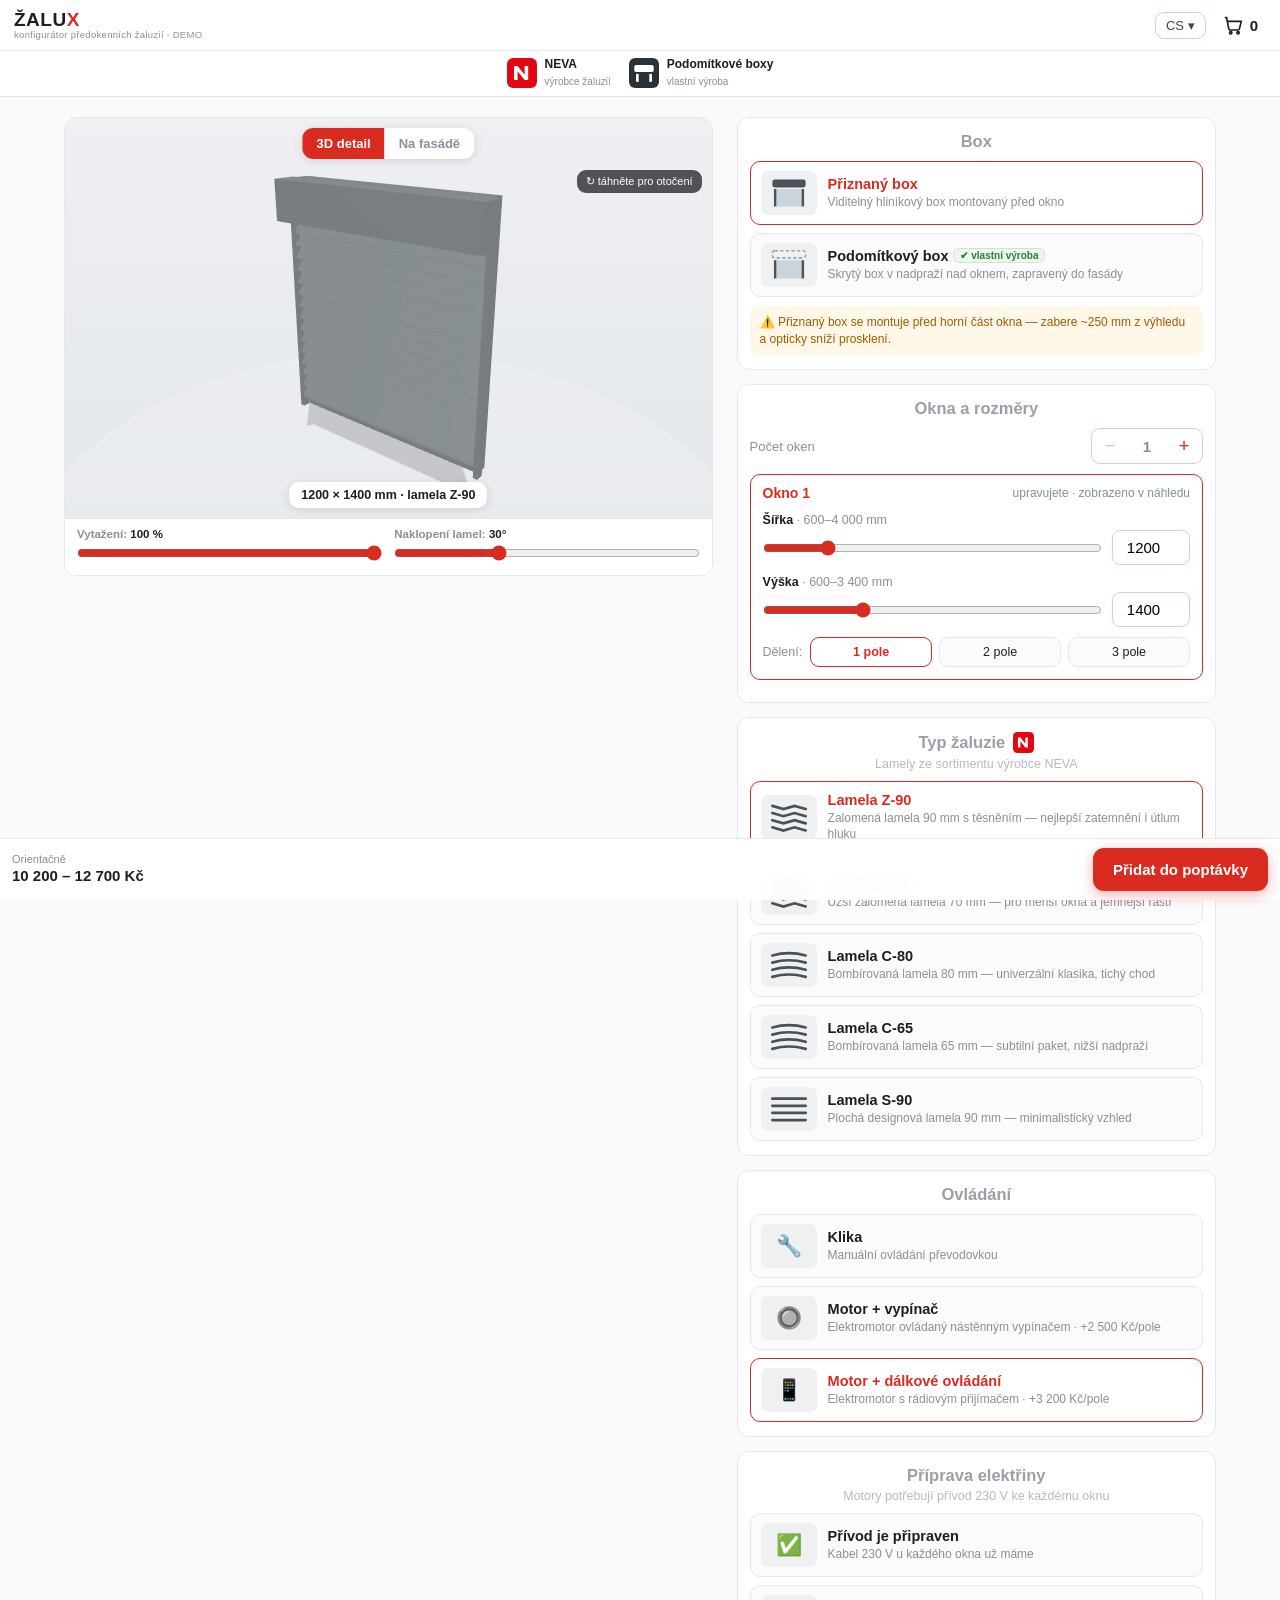
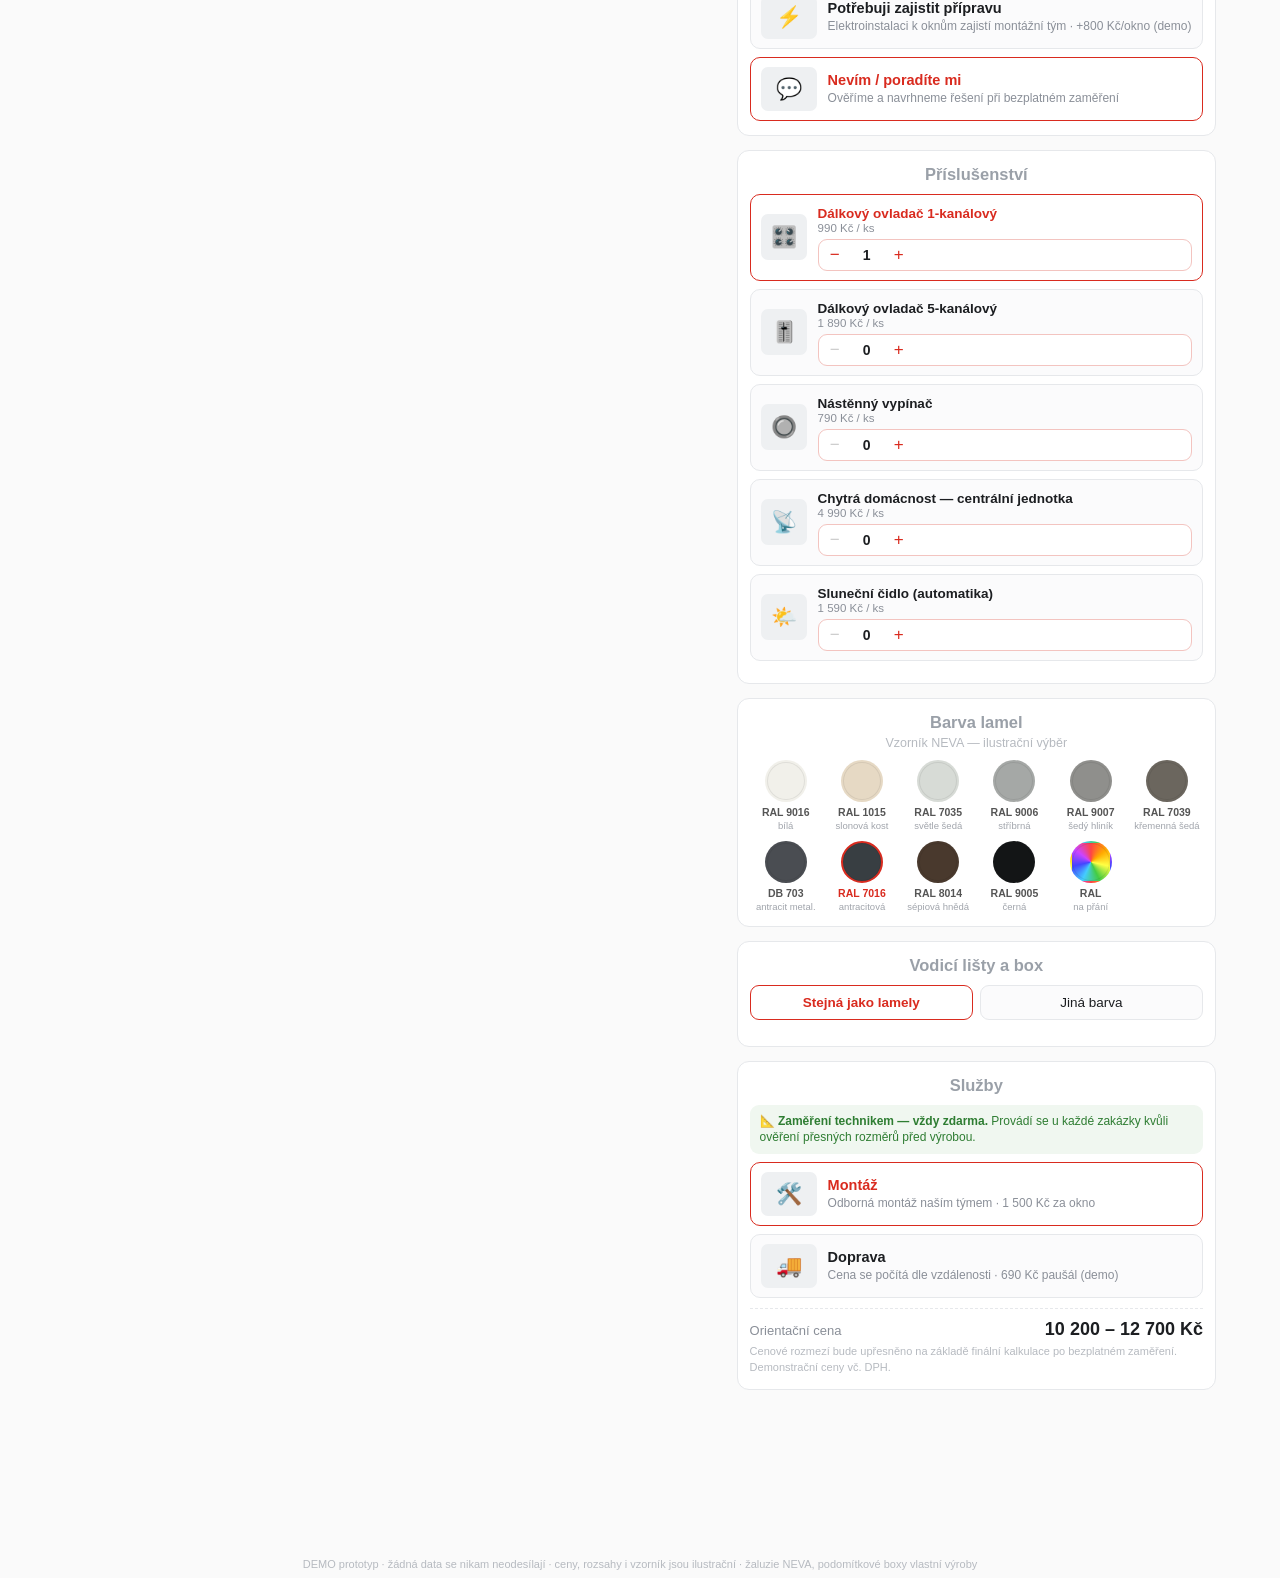
==== commit 76cf90b9: "Add 3D preview, per-window dimensions, electrical prep and NEVA branding - Interactive 3D detail vie" ====
--- a/konfigurator-zaluzie.html
+++ b/konfigurator-zaluzie.html
@@ -5,12 +5,13 @@
 <meta name="viewport" content="width=device-width, initial-scale=1.0, viewport-fit=cover">
 <meta name="robots" content="noindex">
 <title>Konfigurátor předokenních žaluzií NEVA — DEMO</title>
+<script src="assets/three.min.js"></script>
 <style>
   :root{
-    --red:#d92b1f; --red-dark:#b8231a;
+    --red:#d92b1f; --red-dark:#b8231a; --neva:#e30613;
     --ink:#1c1e21; --gray:#8a8f98; --gray-light:#f4f5f7;
     --border:#e6e8eb; --card:#ffffff;
-    --radius:14px;
+    --radius:12px;
   }
   *{box-sizing:border-box;margin:0;padding:0}
   html{-webkit-text-size-adjust:100%}
@@ -20,141 +21,171 @@
 
   /* ---------- header ---------- */
   header{position:sticky;top:0;z-index:40;background:#fff;border-bottom:1px solid var(--border);
-    display:flex;align-items:center;justify-content:space-between;padding:12px 18px;gap:12px}
+    display:flex;align-items:center;justify-content:space-between;padding:8px 14px;gap:10px}
   .logo{display:flex;flex-direction:column;line-height:1.05}
-  .logo b{font-size:22px;letter-spacing:.5px}
+  .logo b{font-size:19px;letter-spacing:.5px}
   .logo b span{color:var(--red)}
-  .logo small{font-size:10.5px;color:var(--gray);letter-spacing:.3px}
-  .hdr-right{display:flex;align-items:center;gap:10px}
-  .chip{border:1px solid #f3c4c0;border-radius:10px;padding:7px 12px;font-size:14px;color:#444;background:#fff}
-  .cart-btn{display:flex;align-items:center;gap:7px;font-size:16px;font-weight:600;padding:7px 10px;border-radius:10px}
-  .cart-btn:hover{background:var(--gray-light)}
-  .cart-btn svg{width:24px;height:24px}
-  #cartCount{min-width:22px;text-align:center}
+  .logo small{font-size:9.5px;color:var(--gray);letter-spacing:.3px}
+  .hdr-right{display:flex;align-items:center;gap:8px}
+  .chip{border:1px solid #f3c4c0;border-radius:9px;padding:5px 10px;font-size:13px;color:#444;background:#fff}
+  .cart-btn{display:flex;align-items:center;gap:6px;font-size:15px;font-weight:600;padding:6px 8px;border-radius:9px}
+  .cart-btn svg{width:22px;height:22px}
+
+  /* brand strip */
+  .brands{display:flex;align-items:center;justify-content:center;gap:18px;padding:7px 12px;background:#fff;border-bottom:1px solid var(--border);flex-wrap:wrap}
+  .brand{display:flex;align-items:center;gap:8px}
+  .brand .txt{line-height:1.1}
+  .brand .txt b{font-size:12px;display:block}
+  .brand .txt small{font-size:10px;color:var(--gray)}
 
   /* ---------- layout ---------- */
-  .layout{max-width:1200px;margin:0 auto;display:grid;grid-template-columns:1fr;gap:0}
+  .layout{max-width:1200px;margin:0 auto;display:grid;grid-template-columns:1fr}
+  @media(max-width:959px){
+    header{position:static}
+    .preview-wrap{position:sticky;top:0;z-index:35;box-shadow:0 4px 14px rgba(0,0,0,.08)}
+  }
   @media(min-width:960px){
-    .layout{grid-template-columns:minmax(0,1.15fr) minmax(360px,.85fr);gap:28px;padding:24px 24px 120px}
-    .preview-wrap{position:sticky;top:76px;align-self:start}
+    .layout{grid-template-columns:minmax(0,1.15fr) minmax(360px,.85fr);gap:24px;padding:20px 24px 120px}
+    .preview-wrap{position:sticky;top:64px;align-self:start}
   }
 
   /* ---------- preview ---------- */
   .preview-wrap{background:#fff}
   @media(min-width:960px){.preview-wrap{border-radius:var(--radius);overflow:hidden;border:1px solid var(--border)}}
-  .preview{position:relative}
-  .preview svg{display:block;width:100%;height:auto;touch-action:pan-y}
-  .float-chip{position:absolute;top:14px;right:14px;background:rgba(255,255,255,.92);border-radius:12px;
-    padding:9px 14px;font-size:13.5px;font-weight:600;box-shadow:0 2px 10px rgba(0,0,0,.10);display:flex;align-items:center;gap:7px;pointer-events:none}
-  .night-btn{position:absolute;top:14px;left:14px;width:44px;height:44px;border-radius:50%;background:rgba(255,255,255,.92);
-    box-shadow:0 2px 10px rgba(0,0,0,.10);display:flex;align-items:center;justify-content:center;font-size:20px}
-  .sim-bar{display:flex;gap:16px;padding:12px 16px;background:#fff;border-top:1px solid var(--border);flex-wrap:wrap}
-  .sim-bar label{flex:1;min-width:150px;font-size:12.5px;color:var(--gray);font-weight:600}
+  .preview{position:relative;background:linear-gradient(#eef0f3,#e3e6ea)}
+  #gl{display:block;width:100%;touch-action:none;cursor:grab}
+  #facadeSvg{display:none;width:100%;height:auto;touch-action:pan-y}
+  .view-tabs{position:absolute;top:10px;left:50%;transform:translateX(-50%);display:flex;background:rgba(255,255,255,.94);
+    border-radius:11px;box-shadow:0 2px 10px rgba(0,0,0,.12);overflow:hidden}
+  .view-tabs button{padding:8px 14px;font-size:13px;font-weight:600;color:var(--gray)}
+  .view-tabs button.sel{background:var(--red);color:#fff}
+  .night-btn{position:absolute;top:10px;left:10px;width:38px;height:38px;border-radius:50%;background:rgba(255,255,255,.92);
+    box-shadow:0 2px 8px rgba(0,0,0,.12);display:none;align-items:center;justify-content:center;font-size:17px}
+  .dim-chip{position:absolute;bottom:10px;left:50%;transform:translateX(-50%);background:rgba(255,255,255,.92);
+    border-radius:10px;padding:6px 12px;font-size:12.5px;font-weight:700;box-shadow:0 2px 8px rgba(0,0,0,.10);white-space:nowrap}
+  .hint-360{position:absolute;top:52px;right:10px;background:rgba(28,30,33,.75);color:#fff;border-radius:9px;
+    padding:5px 9px;font-size:11px;pointer-events:none}
+  .sim-bar{display:flex;gap:12px;padding:9px 12px;background:#fff;border-top:1px solid var(--border);flex-wrap:wrap}
+  .sim-bar label{flex:1;min-width:130px;font-size:11.5px;color:var(--gray);font-weight:600}
   .sim-bar label b{color:var(--ink)}
-  .sim-bar input[type=range]{width:100%;accent-color:var(--red);margin-top:4px}
+  .sim-bar input[type=range]{width:100%;accent-color:var(--red);margin-top:2px;height:22px}
 
   /* ---------- cards ---------- */
-  .panel{padding:16px 14px 130px;display:flex;flex-direction:column;gap:18px}
-  @media(min-width:960px){.panel{padding:0 0 40px}}
-  .card{background:var(--card);border:1px solid var(--border);border-radius:var(--radius);padding:20px 16px}
-  .card h2{text-align:center;font-size:21px;color:#9aa0a8;font-weight:700;margin-bottom:16px}
-  .card .hint{text-align:center;color:#b6bac0;font-size:14px;margin:-8px 0 14px}
-
-  .opt-row{display:flex;align-items:center;gap:14px;width:100%;text-align:left;border:1.5px solid var(--border);
-    border-radius:12px;padding:12px;margin-bottom:10px;background:#fbfbfc;transition:border-color .15s}
+  .panel{padding:10px 10px 120px;display:flex;flex-direction:column;gap:10px}
+  @media(min-width:960px){.panel{padding:0 0 40px;gap:14px}}
+  .card{background:var(--card);border:1px solid var(--border);border-radius:var(--radius);padding:14px 12px}
+  .card h2{text-align:center;font-size:16.5px;color:#9aa0a8;font-weight:700;margin-bottom:10px;display:flex;align-items:center;justify-content:center;gap:8px}
+  .card .hint{text-align:center;color:#b6bac0;font-size:12.5px;margin:-6px 0 10px}
+
+  .opt-row{display:flex;align-items:center;gap:11px;width:100%;text-align:left;border:1.5px solid var(--border);
+    border-radius:10px;padding:9px 10px;margin-bottom:8px;background:#fbfbfc;transition:border-color .15s}
   .opt-row:last-child{margin-bottom:0}
   .opt-row.sel{border-color:var(--red);background:#fff}
-  .opt-row .thumb{width:74px;height:56px;border-radius:8px;background:#eef0f2;flex:none;display:flex;align-items:center;justify-content:center;overflow:hidden}
-  .opt-row .t{font-size:16.5px;font-weight:600}
+  .opt-row .thumb{width:56px;height:44px;border-radius:7px;background:#eef0f2;flex:none;display:flex;align-items:center;justify-content:center;overflow:hidden;font-size:21px}
+  .opt-row .t{font-size:14.5px;font-weight:600}
   .opt-row.sel .t{color:var(--red)}
-  .opt-row .d{font-size:13.5px;color:var(--gray);margin-top:3px;line-height:1.35}
-  .badge{display:inline-block;background:#eef7ee;color:#2e7d32;border:1px solid #cde5cd;font-size:11.5px;font-weight:700;
-    border-radius:7px;padding:2px 8px;margin-left:6px;vertical-align:2px}
-
-  .seg{display:flex;gap:10px}
-  .seg button{flex:1;padding:13px 6px;border:1.5px solid var(--border);border-radius:12px;background:#fbfbfc;font-size:15px;font-weight:500}
+  .opt-row .d{font-size:12px;color:var(--gray);margin-top:2px;line-height:1.3}
+  .badge{display:inline-block;background:#eef7ee;color:#2e7d32;border:1px solid #cde5cd;font-size:10px;font-weight:700;
+    border-radius:6px;padding:1px 6px;margin-left:5px;vertical-align:2px}
+
+  .seg{display:flex;gap:7px}
+  .seg button{flex:1;padding:9px 4px;border:1.5px solid var(--border);border-radius:9px;background:#fbfbfc;font-size:13.5px;font-weight:500}
   .seg button.sel{border-color:var(--red);color:var(--red);font-weight:700;background:#fff}
 
-  /* dimensions */
-  .dim{margin-bottom:22px}
-  .dim:last-child{margin-bottom:0}
-  .dim .lbl{font-size:15px;margin-bottom:8px}
-  .dim .lbl b{font-weight:700}
-  .dim .lbl span{color:#b6bac0}
-  .dim-line{display:flex;align-items:center;gap:16px}
-  .dim-line input[type=range]{flex:1;accent-color:var(--red)}
-  .dim-line input[type=number]{width:96px;padding:12px 8px;text-align:center;font-size:17px;border:1.5px solid #f3c4c0;border-radius:10px;outline:none}
-  .dim-line input[type=number]:focus{border-color:var(--red)}
+  .note{margin-top:9px;font-size:12px;color:#7a8088;background:#f4f6f8;border-radius:9px;padding:8px 10px;line-height:1.4}
+  .note.ok{color:#2e7d32;background:#f0f7f0}
+  .note.warn2{color:#a15c00;background:#fff7e8}
+  .warn{margin-top:9px;font-size:12px;color:#a15c00;background:#fff7e8;border:1px solid #f4dfb5;border-radius:9px;padding:8px 10px;display:none}
+  .warn.show{display:block}
+
+  /* windows */
+  .win-head{display:flex;align-items:center;justify-content:space-between;margin-bottom:10px}
+  .win-head span{font-size:13px;color:var(--gray)}
+  .stepper{display:flex;align-items:center;border:1px solid #f3c4c0;border-radius:9px;overflow:hidden;background:#fff}
+  .stepper button{width:36px;height:34px;font-size:19px;color:var(--red)}
+  .stepper button:disabled{color:#ccc}
+  .stepper span{width:38px;text-align:center;font-size:15px;font-weight:600}
+  .win-row{border:1.5px solid var(--border);border-radius:10px;margin-bottom:8px;background:#fbfbfc;overflow:hidden}
+  .win-row.sel{border-color:var(--red);background:#fff}
+  .win-row .head{display:flex;align-items:center;justify-content:space-between;width:100%;padding:10px 12px;text-align:left}
+  .win-row .head .t{font-size:14px;font-weight:700}
+  .win-row.sel .head .t{color:var(--red)}
+  .win-row .head .s{font-size:12px;color:var(--gray)}
+  .win-body{padding:2px 12px 12px}
+  .dim{margin-bottom:10px}
+  .dim .lbl{font-size:12.5px;margin-bottom:3px;color:var(--gray)}
+  .dim .lbl b{color:var(--ink)}
+  .dim-line{display:flex;align-items:center;gap:10px}
+  .dim-line input[type=range]{flex:1;accent-color:var(--red);height:24px}
+  .dim-line input[type=number]{width:78px;padding:8px 5px;text-align:center;font-size:15px;border:1.5px solid #f3c4c0;border-radius:8px;outline:none}
+  .pole-line{display:flex;align-items:center;gap:8px;margin-top:4px}
+  .pole-line .lb{font-size:12.5px;color:var(--gray)}
+  .pole-line .seg{flex:1}
+  .pole-line .seg button{padding:7px 4px;font-size:12.5px}
 
   /* swatches */
-  .swatches{display:grid;grid-template-columns:repeat(auto-fill,minmax(76px,1fr));gap:14px 8px;justify-items:center}
-  .swatch{display:flex;flex-direction:column;align-items:center;gap:7px;background:none}
-  .swatch .dot{width:54px;height:54px;border-radius:50%;border:3px solid transparent;box-shadow:inset 0 0 0 1px rgba(0,0,0,.08)}
+  .swatches{display:grid;grid-template-columns:repeat(auto-fill,minmax(62px,1fr));gap:10px 4px;justify-items:center}
+  .swatch{display:flex;flex-direction:column;align-items:center;gap:4px;background:none}
+  .swatch .dot{width:42px;height:42px;border-radius:50%;border:2.5px solid transparent;box-shadow:inset 0 0 0 1px rgba(0,0,0,.08)}
   .swatch.sel .dot{border-color:var(--red)}
-  .swatch .code{font-size:12px;font-weight:700;color:#555}
-  .swatch .nm{font-size:11px;color:#a0a4ab;margin-top:-4px}
+  .swatch .code{font-size:10.5px;font-weight:700;color:#555}
+  .swatch .nm{font-size:9.5px;color:#a0a4ab;margin-top:-2px;text-align:center}
   .swatch.sel .code{color:var(--red)}
   .dot.wheel{background:conic-gradient(#f44,#fa0,#ff4,#4c4,#4cf,#44f,#c4f,#f44)}
 
   /* accessories */
-  .acc-row{display:flex;align-items:center;gap:14px;border:1.5px solid var(--border);border-radius:12px;padding:12px;margin-bottom:10px;background:#fbfbfc}
+  .acc-row{display:flex;align-items:center;gap:11px;border:1.5px solid var(--border);border-radius:10px;padding:9px 10px;margin-bottom:8px;background:#fbfbfc}
   .acc-row.active{border-color:var(--red);background:#fff}
-  .acc-row .thumb{width:64px;height:64px;border-radius:8px;background:#eef0f2;flex:none;display:flex;align-items:center;justify-content:center;font-size:26px}
-  .acc-row .t{font-size:15.5px;font-weight:600}
+  .acc-row .thumb{width:46px;height:46px;border-radius:7px;background:#eef0f2;flex:none;display:flex;align-items:center;justify-content:center;font-size:21px}
+  .acc-row .t{font-size:13.5px;font-weight:600}
   .acc-row.active .t{color:var(--red)}
-  .acc-row .p{font-size:13px;color:var(--gray);margin-top:2px}
-  .stepper{display:flex;align-items:center;border:1px solid #f3c4c0;border-radius:10px;overflow:hidden;margin-top:8px;width:max-content;background:#fff}
-  .stepper button{width:40px;height:38px;font-size:20px;color:var(--red)}
-  .stepper button:disabled{color:#ccc}
-  .stepper span{width:44px;text-align:center;font-size:16px;font-weight:600}
-
-  .warn{margin-top:12px;font-size:13.5px;color:#a15c00;background:#fff7e8;border:1px solid #f4dfb5;border-radius:10px;padding:10px 12px;display:none}
-  .warn.show{display:block}
-  .note{margin-top:12px;font-size:13px;color:#7a8088;background:#f4f6f8;border-radius:10px;padding:10px 12px}
-
-  /* qty + price */
-  .qty-line{display:flex;align-items:center;justify-content:space-between;gap:12px}
-  .price-line{margin-top:14px;padding-top:14px;border-top:1px dashed var(--border);display:flex;align-items:baseline;justify-content:space-between}
-  .price-line .val{font-size:22px;font-weight:800}
-  .price-note{font-size:12px;color:#b6bac0;text-align:right;margin-top:4px}
+  .acc-row .p{font-size:11.5px;color:var(--gray)}
+  .acc-row .stepper{margin-top:5px}
+  .acc-row .stepper button{width:32px;height:30px;font-size:17px}
+  .acc-row .stepper span{width:32px;font-size:14px}
+
+  /* price */
+  .price-line{margin-top:10px;padding-top:10px;border-top:1px dashed var(--border);display:flex;align-items:baseline;justify-content:space-between;gap:8px}
+  .price-line .val{font-size:18px;font-weight:800;text-align:right}
+  .price-note{font-size:11px;color:#b6bac0;margin-top:4px;line-height:1.4}
 
   /* bottom bar */
-  .bottom-bar{position:fixed;bottom:0;left:0;right:0;z-index:40;background:rgba(255,255,255,.94);backdrop-filter:blur(8px);
-    border-top:1px solid var(--border);padding:12px 16px calc(12px + env(safe-area-inset-bottom));display:flex;align-items:center;justify-content:space-between;gap:14px}
-  .bottom-bar .sum{font-size:13px;color:var(--gray)}
-  .bottom-bar .sum b{display:block;font-size:18px;color:var(--ink)}
-  .btn-primary{background:var(--red);color:#fff;font-size:17px;font-weight:700;padding:15px 26px;border-radius:12px;box-shadow:0 4px 14px rgba(217,43,31,.35)}
+  .bottom-bar{position:fixed;bottom:0;left:0;right:0;z-index:40;background:rgba(255,255,255,.95);backdrop-filter:blur(8px);
+    border-top:1px solid var(--border);padding:9px 12px calc(9px + env(safe-area-inset-bottom));display:flex;align-items:center;justify-content:space-between;gap:10px}
+  .bottom-bar .sum{font-size:11px;color:var(--gray);line-height:1.25}
+  .bottom-bar .sum b{display:block;font-size:15px;color:var(--ink);white-space:nowrap}
+  .btn-primary{background:var(--red);color:#fff;font-size:15px;font-weight:700;padding:13px 20px;border-radius:11px;box-shadow:0 4px 14px rgba(217,43,31,.35);white-space:nowrap}
   .btn-primary:active{background:var(--red-dark)}
 
   /* modal */
   .modal-bg{position:fixed;inset:0;background:rgba(20,22,25,.5);z-index:60;display:none;align-items:flex-end;justify-content:center}
   @media(min-width:700px){.modal-bg{align-items:center}}
   .modal-bg.open{display:flex}
-  .modal{background:#fff;width:100%;max-width:560px;max-height:88vh;overflow:auto;border-radius:18px 18px 0 0;padding:22px 20px calc(22px + env(safe-area-inset-bottom))}
-  @media(min-width:700px){.modal{border-radius:18px}}
-  .modal h3{font-size:20px;margin-bottom:14px;display:flex;justify-content:space-between;align-items:center}
-  .modal h3 button{font-size:26px;color:var(--gray);line-height:1}
-  .cart-item{border:1px solid var(--border);border-radius:12px;padding:14px;margin-bottom:12px}
-  .cart-item .head{display:flex;justify-content:space-between;align-items:center;font-weight:700;font-size:15.5px}
-  .cart-item .head button{color:var(--red);font-size:13.5px;font-weight:600}
-  .cart-item ul{list-style:none;margin-top:8px;font-size:13.5px;color:#555;line-height:1.7}
-  .cart-item ul b{float:right;color:var(--ink)}
-  .cart-total{display:flex;justify-content:space-between;font-size:18px;font-weight:800;padding:12px 2px;border-top:2px solid var(--ink);margin-top:6px}
-  .form{margin-top:18px;display:flex;flex-direction:column;gap:10px}
-  .form input,.form textarea{width:100%;padding:13px;border:1.5px solid var(--border);border-radius:10px;font-size:15px;outline:none;resize:vertical}
+  .modal{background:#fff;width:100%;max-width:560px;max-height:88vh;overflow:auto;border-radius:16px 16px 0 0;padding:18px 16px calc(18px + env(safe-area-inset-bottom))}
+  @media(min-width:700px){.modal{border-radius:16px}}
+  .modal h3{font-size:18px;margin-bottom:12px;display:flex;justify-content:space-between;align-items:center}
+  .modal h3 button{font-size:24px;color:var(--gray);line-height:1}
+  .cart-item{border:1px solid var(--border);border-radius:10px;padding:12px;margin-bottom:10px}
+  .cart-item .head{display:flex;justify-content:space-between;align-items:center;font-weight:700;font-size:14px}
+  .cart-item .head button{color:var(--red);font-size:12.5px;font-weight:600}
+  .cart-item ul{list-style:none;margin-top:6px;font-size:12.5px;color:#555;line-height:1.65}
+  .cart-item ul b{float:right;color:var(--ink);text-align:right}
+  .cart-total{display:flex;justify-content:space-between;font-size:15.5px;font-weight:800;padding:10px 2px;border-top:2px solid var(--ink);margin-top:4px;gap:10px}
+  .form{margin-top:14px;display:flex;flex-direction:column;gap:8px}
+  .form input,.form textarea{width:100%;padding:11px;border:1.5px solid var(--border);border-radius:9px;font-size:14px;outline:none;resize:vertical}
   .form input:focus,.form textarea:focus{border-color:var(--red)}
-  .empty{text-align:center;color:var(--gray);padding:30px 0}
-  .thanks{text-align:center;padding:34px 10px}
-  .thanks .ok{font-size:44px}
-  .thanks p{color:var(--gray);margin-top:8px;line-height:1.5}
-
-  .demo-note{max-width:1200px;margin:0 auto;padding:10px 18px;font-size:12px;color:#b6bac0;text-align:center}
+  .empty{text-align:center;color:var(--gray);padding:26px 0;font-size:14px}
+  .thanks{text-align:center;padding:30px 10px}
+  .thanks .ok{font-size:40px}
+  .thanks p{color:var(--gray);margin-top:8px;line-height:1.5;font-size:13.5px}
+
+  .demo-note{max-width:1200px;margin:0 auto;padding:8px 16px;font-size:11px;color:#b6bac0;text-align:center}
 </style>
 </head>
 <body>
 
 <header>
-  <div class="logo"><b>ŽALU<span>X</span></b><small>předokenní žaluzie NEVA · DEMO</small></div>
+  <div class="logo"><b>ŽALU<span>X</span></b><small>konfigurátor předokenních žaluzií · DEMO</small></div>
   <div class="hdr-right">
     <div class="chip">CS ▾</div>
     <button class="cart-btn" onclick="openCart()" aria-label="Poptávkový košík">
@@ -164,20 +195,37 @@
   </div>
 </header>
 
+<div class="brands">
+  <div class="brand">
+    <svg width="30" height="30" viewBox="0 0 34 34"><rect width="34" height="34" rx="7" fill="#e30613"/><path d="M8 25V9h4l8 10V9h4v16h-4l-8-10v10z" fill="#fff"/></svg>
+    <div class="txt"><b>NEVA</b><small>výrobce žaluzií</small></div>
+  </div>
+  <div class="brand">
+    <svg width="30" height="30" viewBox="0 0 34 34"><rect width="34" height="34" rx="7" fill="#2b3138"/><rect x="6" y="8" width="22" height="8" rx="2" fill="#fff"/><rect x="8" y="18" width="3" height="9" fill="#fff"/><rect x="23" y="18" width="3" height="9" fill="#fff"/></svg>
+    <div class="txt"><b>Podomítkové boxy</b><small>vlastní výroba</small></div>
+  </div>
+</div>
+
 <div class="layout">
 
   <!-- ======================= PREVIEW ======================= -->
   <div class="preview-wrap">
-    <div class="preview">
-      <svg id="scene" viewBox="0 0 900 660" role="img" aria-label="Vizualizace předokenní žaluzie"></svg>
+    <div class="preview" id="previewBox">
+      <canvas id="gl"></canvas>
+      <svg id="facadeSvg" viewBox="0 0 900 660" role="img" aria-label="Vizualizace na fasádě"></svg>
+      <div class="view-tabs">
+        <button id="tab3d" class="sel" onclick="setView('3d')">3D detail</button>
+        <button id="tabFas" onclick="setView('facade')">Na fasádě</button>
+      </div>
       <button class="night-btn" id="nightBtn" onclick="toggleNight()" title="Den / noc">🌙</button>
-      <div class="float-chip">☀️ Táhněte sluncem po obloze</div>
+      <div class="dim-chip" id="dimChip"></div>
+      <div class="hint-360" id="hint360">↻ táhněte pro otočení</div>
     </div>
     <div class="sim-bar">
-      <label>Poloha slunce: <b id="sunVal">poledne</b>
+      <label id="sunLab" style="display:none">Slunce: <b id="sunVal">poledne</b>
         <input type="range" id="sunRange" min="0" max="100" value="62" oninput="onSun(this.value)">
       </label>
-      <label>Vytažení žaluzie: <b id="dropVal">100 %</b>
+      <label>Vytažení: <b id="dropVal">100 %</b>
         <input type="range" id="dropRange" min="0" max="100" value="100" oninput="onSim()">
       </label>
       <label>Naklopení lamel: <b id="tiltVal">30°</b>
@@ -192,39 +240,26 @@
     <div class="card">
       <h2>Box</h2>
       <div id="mountList"></div>
+      <div class="note" id="mountNote"></div>
     </div>
 
     <div class="card">
-      <h2>Dělení žaluzie</h2>
-      <p class="hint">Široké sestavy se dělí na více polí se společným boxem</p>
-      <div class="seg" id="sectionSeg"></div>
-      <div class="note" id="sectionNote"></div>
-    </div>
-
-    <div class="card">
-      <h2>Typ žaluzie</h2>
-      <p class="hint">Lamely ze sortimentu NEVA</p>
-      <div id="modelList"></div>
-    </div>
-
-    <div class="card">
-      <h2>Rozměry</h2>
-      <div class="dim">
-        <div class="lbl"><b>Šířka:</b> <span>rozsah od <b id="wMinLbl"></b> do <b id="wMaxLbl"></b></span></div>
-        <div class="dim-line">
-          <input type="range" id="wRange" oninput="setDim('width',this.value)">
-          <input type="number" id="wNum" onchange="setDim('width',this.value)">
+      <h2>Okna a rozměry</h2>
+      <div class="win-head">
+        <span>Počet oken</span>
+        <div class="stepper">
+          <button onclick="winCount(-1)" id="winMinus">−</button><span id="winCountVal">1</span><button onclick="winCount(1)">+</button>
         </div>
       </div>
-      <div class="dim">
-        <div class="lbl"><b>Výška:</b> <span>rozsah od <b id="hMinLbl"></b> do <b id="hMaxLbl"></b></span></div>
-        <div class="dim-line">
-          <input type="range" id="hRange" oninput="setDim('height',this.value)">
-          <input type="number" id="hNum" onchange="setDim('height',this.value)">
-        </div>
-      </div>
-      <p class="price-note" style="text-align:left;margin-top:10px">
-        Rozměry v mm. Plocha: <b id="areaLbl"></b> · <span id="perSectionLbl"></span></p>
+      <div id="winList"></div>
+    </div>
+
+    <div class="card">
+      <h2>Typ žaluzie
+        <svg width="21" height="21" viewBox="0 0 34 34"><rect width="34" height="34" rx="7" fill="#e30613"/><path d="M8 25V9h4l8 10V9h4v16h-4l-8-10v10z" fill="#fff"/></svg>
+      </h2>
+      <p class="hint">Lamely ze sortimentu výrobce NEVA</p>
+      <div id="modelList"></div>
     </div>
 
     <div class="card">
@@ -233,9 +268,14 @@
       <div class="warn" id="crankWarn">⚠️ Pro plochu pole nad 4,5 m² doporučujeme motorové ovládání — klika by šla ztuha.</div>
     </div>
 
+    <div class="card" id="elektroCard" style="display:none">
+      <h2>Příprava elektřiny</h2>
+      <p class="hint">Motory potřebují přívod 230 V ke každému oknu</p>
+      <div id="elektroList"></div>
+    </div>
+
     <div class="card" id="accCard" style="display:none">
       <h2>Příslušenství</h2>
-      <p class="hint">Lze vybrat více možností</p>
       <div id="accList"></div>
     </div>
 
@@ -247,33 +287,23 @@
 
     <div class="card">
       <h2>Vodicí lišty a box</h2>
-      <div class="seg" id="frameSeg" style="margin-bottom:16px"></div>
+      <div class="seg" id="frameSeg" style="margin-bottom:12px"></div>
       <div class="swatches" id="frameColors" style="display:none"></div>
     </div>
 
     <div class="card">
       <h2>Služby</h2>
-      <p class="hint">Lze vybrat více možností</p>
+      <div class="note ok" style="margin:0 0 8px">📐 <b>Zaměření technikem — vždy zdarma.</b> Provádí se u každé zakázky kvůli ověření přesných rozměrů před výrobou.</div>
       <div id="svcList"></div>
-    </div>
-
-    <div class="card">
-      <h2>Počet kusů</h2>
-      <div class="qty-line">
-        <span style="font-size:15px;color:var(--gray)">Stejná konfigurace pro více oken</span>
-        <div class="stepper">
-          <button onclick="setQty(-1)" id="qtyMinus">−</button><span id="qtyVal">1</span><button onclick="setQty(1)">+</button>
-        </div>
-      </div>
-      <div class="price-line"><span>Orientační cena</span><span class="val" id="priceVal"></span></div>
-      <p class="price-note">Demonstrační ceny vč. DPH — pouze pro ukázku prototypu.</p>
+      <div class="price-line"><span style="font-size:13px;color:var(--gray)">Orientační cena</span><span class="val" id="priceVal"></span></div>
+      <p class="price-note">Cenové rozmezí bude upřesněno na základě finální kalkulace po bezplatném zaměření. Demonstrační ceny vč. DPH.</p>
     </div>
 
   </div>
 </div>
 
 <div class="bottom-bar">
-  <div class="sum">Orientační cena<b id="priceBar"></b></div>
+  <div class="sum">Orientačně<b id="priceBar"></b></div>
   <button class="btn-primary" onclick="addToCart()">Přidat do poptávky</button>
 </div>
 
@@ -285,21 +315,22 @@
   </div>
 </div>
 
-<p class="demo-note">DEMO prototyp konfigurátoru · žádná data se nikam neodesílají · ceny, rozsahy i vzorník jsou ilustrační</p>
+<p class="demo-note">DEMO prototyp · žádná data se nikam neodesílají · ceny, rozsahy i vzorník jsou ilustrační · žaluzie NEVA, podomítkové boxy vlastní výroby</p>
 
 <script>
 /* =============== KATALOG (v produkci z CMS / ceníku NEVA) =============== */
 const MODELS = {
-  z90:{name:'Z-90', desc:'Zalomená lamela 90 mm s těsněním — nejlepší zatemnění i útlum hluku', pitch:80, base:3200, maxW:4000, maxH:3400},
-  z70:{name:'Z-70', desc:'Užší zalomená lamela 70 mm — pro menší okna a jemnější rastr',        pitch:62, base:3000, maxW:3000, maxH:3000},
-  c80:{name:'C-80', desc:'Bombírovaná lamela 80 mm — univerzální klasika, tichý chod',          pitch:72, base:2900, maxW:3500, maxH:3200},
-  c65:{name:'C-65', desc:'Bombírovaná lamela 65 mm — subtilní paket, nižší nadpraží',           pitch:58, base:2800, maxW:3000, maxH:2800},
-  s90:{name:'S-90', desc:'Plochá designová lamela 90 mm — minimalistický vzhled',               pitch:84, base:3400, maxW:4000, maxH:3400},
+  z90:{name:'Z-90', desc:'Zalomená lamela 90 mm s těsněním — nejlepší zatemnění i útlum hluku', pitch:80, slatW:90, base:3200, maxW:4000, maxH:3400},
+  z70:{name:'Z-70', desc:'Užší zalomená lamela 70 mm — pro menší okna a jemnější rastr',        pitch:62, slatW:70, base:3000, maxW:3000, maxH:3000},
+  c80:{name:'C-80', desc:'Bombírovaná lamela 80 mm — univerzální klasika, tichý chod',          pitch:72, slatW:80, base:2900, maxW:3500, maxH:3200},
+  c65:{name:'C-65', desc:'Bombírovaná lamela 65 mm — subtilní paket, nižší nadpraží',           pitch:58, slatW:65, base:2800, maxW:3000, maxH:2800},
+  s90:{name:'S-90', desc:'Plochá designová lamela 90 mm — minimalistický vzhled',               pitch:84, slatW:90, base:3400, maxW:4000, maxH:3400},
 };
 const MOUNTS = {
-  visible:{name:'Přiznaný box',        desc:'Viditelný hliníkový box v barvě žaluzie, montáž na fasádu či do ostění', factor:1.00, badge:''},
-  plaster:{name:'Podomítkový box',     desc:'Skrytý box zapravený do zateplení — čistá fasáda bez viditelné techniky', factor:1.15, badge:'vlastní výroba'},
+  visible:{name:'Přiznaný box', desc:'Viditelný hliníkový box montovaný před okno', factor:1.00, badge:''},
+  plaster:{name:'Podomítkový box', desc:'Skrytý box v nadpraží nad oknem, zapravený do fasády', factor:1.15, badge:'vlastní výroba'},
 };
+const BOX_MM = 250;                     // výška boxu
 const MAX_TOTAL_W = 6500;
 const RALS = [
   {id:'9016', code:'RAL 9016', name:'bílá',            hex:'#f1f0ea'},
@@ -315,35 +346,38 @@
 ];
 const RAL = Object.fromEntries(RALS.map(r=>[r.id,r]));
 const CONTROLS = {
-  crank:{name:'Klika',                          desc:'Manuální ovládání převodovkou', price:0,    icon:'🔧'},
-  motorSwitch:{name:'Motor + vypínač',          desc:'Elektromotor ovládaný nástěnným vypínačem', price:2500, icon:'🔘'},
+  crank:{name:'Klika', desc:'Manuální ovládání převodovkou', price:0, icon:'🔧'},
+  motorSwitch:{name:'Motor + vypínač', desc:'Elektromotor ovládaný nástěnným vypínačem', price:2500, icon:'🔘'},
   motorRemote:{name:'Motor + dálkové ovládání', desc:'Elektromotor s rádiovým přijímačem', price:3200, icon:'📱'},
 };
+const ELEKTRO = {
+  ready:{name:'Přívod je připraven', desc:'Kabel 230 V u každého okna už máme', icon:'✅', price:0},
+  need:{name:'Potřebuji zajistit přípravu', desc:'Elektroinstalaci k oknům zajistí montážní tým', icon:'⚡', price:800},
+  unknown:{name:'Nevím / poradíte mi', desc:'Ověříme a navrhneme řešení při bezplatném zaměření', icon:'💬', price:0},
+};
 const ACCESSORIES = {
-  situo1:{name:'Dálkový ovladač 1-kanálový',         price:990,  icon:'🎛️', controls:['motorRemote']},
-  situo5:{name:'Dálkový ovladač 5-kanálový',         price:1890, icon:'🎚️', controls:['motorRemote']},
-  wall:{name:'Nástěnný vypínač',                     price:790,  icon:'🔘', controls:['motorSwitch','motorRemote']},
+  situo1:{name:'Dálkový ovladač 1-kanálový', price:990, icon:'🎛️', controls:['motorRemote']},
+  situo5:{name:'Dálkový ovladač 5-kanálový', price:1890, icon:'🎚️', controls:['motorRemote']},
+  wall:{name:'Nástěnný vypínač', price:790, icon:'🔘', controls:['motorSwitch','motorRemote']},
   hub:{name:'Chytrá domácnost — centrální jednotka', price:4990, icon:'📡', controls:['motorRemote']},
-  sunSensor:{name:'Sluneční čidlo (automatika)',     price:1590, icon:'🌤️', controls:['motorSwitch','motorRemote']},
+  sunSensor:{name:'Sluneční čidlo (automatika)', price:1590, icon:'🌤️', controls:['motorSwitch','motorRemote']},
 };
 const SERVICES = {
-  survey:{name:'Zaměření technikem', desc:'Přesné zaměření otvorů u vás doma', price:0,   per:'zdarma'},
-  install:{name:'Montáž',            desc:'Odborná montáž naším týmem',        price:1500,per:'za kus'},
-  delivery:{name:'Doprava',          desc:'Cena se počítá dle vzdálenosti',    price:690, per:'paušál (demo)'},
+  install:{name:'Montáž', desc:'Odborná montáž naším týmem', price:1500, per:'za okno', icon:'🛠️'},
+  delivery:{name:'Doprava', desc:'Cena se počítá dle vzdálenosti', price:690, per:'paušál (demo)', icon:'🚚'},
 };
 const MIN_W=600, MIN_H=600, SECTION_PRICE=600;
 
 /* =============== STAV =============== */
 const state = {
-  mount:'visible', sections:1, model:'z90',
-  width:1200, height:1400,
+  mount:'visible', model:'z90',
+  windows:[{w:1200,h:1400,sections:1}], active:0,
   slatColor:'7016', slatCustom:'#d92b1f',
   frameMode:'same', frameColor:'7016', frameCustom:'#d92b1f',
-  control:'motorRemote',
+  control:'motorRemote', elektro:'unknown',
   acc:Object.fromEntries(Object.keys(ACCESSORIES).map(k=>[k,k==='situo1'?1:0])),
-  svc:{survey:true, install:true, delivery:false},
-  qty:1,
-  drop:1, tilt:30, sun:.62, night:false,
+  svc:{install:true, delivery:false},
+  drop:1, tilt:30, sun:.62, night:false, view:'3d',
 };
 const cart = [];
 
@@ -359,61 +393,240 @@
 const frameHex = () => state.frameMode==='same' ? slatHex()
                      : (state.frameColor==='custom' ? state.frameCustom : RAL[state.frameColor].hex);
 const colName = (id,custom) => id==='custom' ? 'vlastní '+custom : RAL[id].code+' '+RAL[id].name;
-const maxWidth = () => Math.min(MODELS[state.model].maxW*state.sections, MAX_TOTAL_W);
-
-/* =============== CENA =============== */
-function unitPrice(s=state){
+const aw = () => state.windows[state.active];
+const maxWidth = win => Math.min(MODELS[state.model].maxW*win.sections, MAX_TOTAL_W);
+
+/* =============== CENA (rozmezí) =============== */
+function windowPrice(win,s=state){
   const m=MODELS[s.model];
-  const area=Math.max(1.2,(s.width/1000)*(s.height/1000));
+  const area=Math.max(1.2,(win.w/1000)*(win.h/1000));
   let p=m.base*area*MOUNTS[s.mount].factor;
-  p+=(s.sections-1)*SECTION_PRICE;
-  p+=CONTROLS[s.control].price*s.sections;      // motor / převodovka pro každé pole
-  return Math.round(p/10)*10;
-}
-function totalPrice(s=state){
-  let t=unitPrice(s)*s.qty;
+  p+=(win.sections-1)*SECTION_PRICE;
+  p+=CONTROLS[s.control].price*win.sections;
+  return p;
+}
+function totalMid(s=state){
+  let t=0;
+  for(const win of s.windows) t+=windowPrice(win,s);
   for(const k in s.acc) t+=s.acc[k]*ACCESSORIES[k].price;
-  if(s.svc.install) t+=SERVICES.install.price*s.qty;
+  if(s.control!=='crank'&&s.elektro==='need') t+=ELEKTRO.need.price*s.windows.length;
+  if(s.svc.install) t+=SERVICES.install.price*s.windows.length;
   if(s.svc.delivery) t+=SERVICES.delivery.price;
   return t;
 }
-
-/* =============== SVG SCÉNA =============== */
-function modelIcon(key){
-  const shape=key[0];
-  if(shape==='z') return '<svg width="58" height="42" viewBox="0 0 58 42">'+
-    [0,1,2,3].map(i=>`<path d="M8 ${7+i*9} l14 4 l14 -4 l14 4" fill="none" stroke="#4a5158" stroke-width="3.4" stroke-linecap="round"/>`).join('')+'</svg>';
-  if(shape==='c') return '<svg width="58" height="42" viewBox="0 0 58 42">'+
-    [0,1,2,3].map(i=>`<path d="M8 ${9+i*9} q21 -6 42 0" fill="none" stroke="#4a5158" stroke-width="3.4" stroke-linecap="round"/>`).join('')+'</svg>';
-  return '<svg width="58" height="42" viewBox="0 0 58 42">'+
-    [0,1,2,3].map(i=>`<line x1="8" y1="${8+i*9}" x2="50" y2="${8+i*9}" stroke="#4a5158" stroke-width="3.4" stroke-linecap="round"/>`).join('')+'</svg>';
-}
-function dimChip(x,y,text){
+const r100=n=>Math.round(n/100)*100;
+function priceRange(s=state){const t=totalMid(s);return [r100(t*.92), r100(t*1.15)]}
+const rangeTxt = s => {const[a,b]=priceRange(s);return `${a.toLocaleString('cs-CZ')} – ${b.toLocaleString('cs-CZ')} Kč`}
+
+/* ====================================================================
+   3D NÁHLED (three.js)
+==================================================================== */
+let renderer, scene3, camera, blindGroup, dirLight;
+let orb={theta:.55, phi:1.22, r:3, auto:true};
+let camTarget=new THREE.Vector3(0,1.1,0);
+
+function init3D(){
+  const canvas=$('gl');
+  renderer=new THREE.WebGLRenderer({canvas, antialias:true, alpha:true});
+  renderer.setPixelRatio(Math.min(2,window.devicePixelRatio||1));
+  renderer.shadowMap.enabled=true;
+  renderer.shadowMap.type=THREE.PCFSoftShadowMap;
+  renderer.outputEncoding=THREE.sRGBEncoding;
+
+  scene3=new THREE.Scene();
+  camera=new THREE.PerspectiveCamera(38,1.15,.05,60);
+
+  scene3.add(new THREE.HemisphereLight(0xffffff,0xcfc9c0,.95));
+  dirLight=new THREE.DirectionalLight(0xffffff,.85);
+  dirLight.position.set(2.4,3.6,2.6);
+  dirLight.castShadow=true;
+  dirLight.shadow.mapSize.set(1024,1024);
+  dirLight.shadow.camera.left=-3; dirLight.shadow.camera.right=3;
+  dirLight.shadow.camera.top=4;  dirLight.shadow.camera.bottom=-1;
+  scene3.add(dirLight);
+
+  const ground=new THREE.Mesh(new THREE.CircleGeometry(4,48), new THREE.ShadowMaterial({opacity:.16}));
+  ground.rotation.x=-Math.PI/2; ground.receiveShadow=true;
+  scene3.add(ground);
+  const disc=new THREE.Mesh(new THREE.CircleGeometry(2.2,48),
+    new THREE.MeshBasicMaterial({color:0xdadde1, transparent:true, opacity:.5}));
+  disc.rotation.x=-Math.PI/2; disc.position.y=-.002;
+  scene3.add(disc);
+
+  // ovládání otáčení + zoom
+  const el=canvas; let drag=false,px=0,py=0,pinch=0;
+  el.addEventListener('pointerdown',e=>{drag=true;orb.auto=false;$('hint360').style.display='none';px=e.clientX;py=e.clientY;el.setPointerCapture(e.pointerId)});
+  el.addEventListener('pointermove',e=>{
+    if(!drag)return;
+    orb.theta-=(e.clientX-px)*.008;
+    orb.phi=clamp(orb.phi-(e.clientY-py)*.006,.25,1.55);
+    px=e.clientX;py=e.clientY;
+  });
+  el.addEventListener('pointerup',()=>drag=false);
+  el.addEventListener('pointercancel',()=>drag=false);
+  el.addEventListener('wheel',e=>{e.preventDefault();orb.r=clamp(orb.r*(1+e.deltaY*.001),1,7)},{passive:false});
+  el.addEventListener('touchstart',e=>{if(e.touches.length===2){pinch=Math.hypot(e.touches[0].clientX-e.touches[1].clientX,e.touches[0].clientY-e.touches[1].clientY)}},{passive:true});
+  el.addEventListener('touchmove',e=>{
+    if(e.touches.length===2){
+      const d=Math.hypot(e.touches[0].clientX-e.touches[1].clientX,e.touches[0].clientY-e.touches[1].clientY);
+      if(pinch>0) orb.r=clamp(orb.r*(pinch/d),1,7);
+      pinch=d; drag=false;
+    }
+  },{passive:true});
+
+  window.addEventListener('resize',resize3D);
+  resize3D();
+  requestAnimationFrame(loop3D);
+}
+function resize3D(){
+  const w=$('previewBox').clientWidth;
+  const h=Math.round(clamp(w*.72,240,400));
+  renderer.setSize(w,h,false);
+  $('gl').style.height=h+'px';
+  camera.aspect=w/h; camera.updateProjectionMatrix();
+  if(state.view==='facade') $('facadeSvg').style.minHeight='';
+}
+function loop3D(){
+  if(state.view==='3d'){
+    if(orb.auto) orb.theta+=.0035;
+    const sp=Math.sin(orb.phi);
+    camera.position.set(
+      camTarget.x+orb.r*sp*Math.sin(orb.theta),
+      camTarget.y+orb.r*Math.cos(orb.phi),
+      camTarget.z+orb.r*sp*Math.cos(orb.theta));
+    camera.lookAt(camTarget);
+    renderer.render(scene3,camera);
+  }
+  requestAnimationFrame(loop3D);
+}
+function disposeGroup(g){
+  g.traverse(o=>{
+    if(o.geometry)o.geometry.dispose();
+    if(o.material){Array.isArray(o.material)?o.material.forEach(m=>m.dispose()):o.material.dispose()}
+  });
+}
+function build3D(){
+  if(blindGroup){scene3.remove(blindGroup);disposeGroup(blindGroup)}
+  blindGroup=new THREE.Group();
+  const win=aw(), m=MODELS[state.model];
+  const W=win.w/1000, H=win.h/1000;
+  const boxH=BOX_MM/1000, boxD=.15, railW=.028, railD=.05, frameP=.07, frameD=.075;
+  const baseY=.45;                                  // spodní hrana okna nad zemí
+  const under=state.mount==='plaster';
+
+  const alu=hex=>new THREE.MeshStandardMaterial({color:new THREE.Color(hex),metalness:.35,roughness:.45});
+  const slatMat=alu(slatHex());
+  const frameMat=alu(frameHex());
+  const winMat=new THREE.MeshStandardMaterial({color:0x33383d,metalness:.3,roughness:.5});
+  const plasterMat=new THREE.MeshStandardMaterial({color:0xe9e6df,roughness:.95});
+  const glassMat=new THREE.MeshStandardMaterial({color:0xaecbdc,transparent:true,opacity:.32,roughness:.12,metalness:.1,side:THREE.DoubleSide});
+
+  const add=(geo,mat,x,y,z,shadow=true)=>{
+    const M=new THREE.Mesh(geo,mat);
+    M.position.set(x,y,z); M.castShadow=shadow; M.receiveShadow=false;
+    blindGroup.add(M); return M;
+  };
+
+  // rám okna
+  add(new THREE.BoxGeometry(W+2*frameP,frameP,frameD),winMat,0,baseY+H+frameP/2,0);
+  add(new THREE.BoxGeometry(W+2*frameP,frameP,frameD),winMat,0,baseY-frameP/2,0);
+  add(new THREE.BoxGeometry(frameP,H,frameD),winMat,-(W+frameP)/2,baseY+H/2,0);
+  add(new THREE.BoxGeometry(frameP,H,frameD),winMat,(W+frameP)/2,baseY+H/2,0);
+  // sklo + příčle
+  add(new THREE.PlaneGeometry(W,H),glassMat,0,baseY+H/2,0,false);
+  add(new THREE.BoxGeometry(.02,H,.02),winMat,0,baseY+H/2,.005,false);
+
+  // box: přiznaný = před oknem (zasahuje do výhledu), podomítkový = nad oknem
+  const boxW=W+2*frameP+2*railW+.02;
+  const boxY = under ? baseY+H+frameP+boxH/2 : baseY+H+frameP-boxH/2;
+  const boxZ = frameD/2+boxD/2+.005;
+  add(new THREE.BoxGeometry(boxW,boxH,boxD), under?plasterMat:frameMat, 0, boxY, under?boxZ-.04:boxZ);
+  if(under){ // naznačení omítky — tenká deska kolem skrytého boxu
+    add(new THREE.BoxGeometry(boxW+.12,boxH+.06,.012),plasterMat,0,boxY,boxZ+boxD/2-.03);
+  }
+
+  // vodicí lišty
+  const railTop = under ? baseY+H+frameP : baseY+H+frameP-boxH;
+  const railH = railTop-baseY+frameP;
+  const railZ = frameD/2+railD/2+.004;
+  add(new THREE.BoxGeometry(railW,railH,railD),frameMat,-(W+2*frameP+railW)/2,baseY-frameP+railH/2,railZ);
+  add(new THREE.BoxGeometry(railW,railH,railD),frameMat,(W+2*frameP+railW)/2,baseY-frameP+railH/2,railZ);
+  // mezilišty
+  const n=win.sections;
+  for(let i=1;i<n;i++){
+    add(new THREE.BoxGeometry(railW,railH,railD),frameMat,-W/2+i*(W/n),baseY-frameP+railH/2,railZ);
+  }
+
+  // lamely (instancované)
+  const pitch=m.pitch/1000, slatDep=m.slatW/1000, slatT=.0016;
+  const secW=(W+2*frameP-(n-1)*railW)/n;
+  const slatZ=railZ;
+  const startY=railTop-pitch*.6;
+  const dropLen=state.drop*(startY-baseY+frameP*.5);
+  const per=Math.max(0,Math.floor(dropLen/pitch));
+  const rotX=THREE.MathUtils.degToRad((1-state.tilt/90)*78);
+  if(per>0){
+    const inst=new THREE.InstancedMesh(new THREE.BoxGeometry(secW-.012,slatT,slatDep),slatMat,per*n);
+    inst.castShadow=true;
+    const M=new THREE.Matrix4(),Q=new THREE.Quaternion(),E=new THREE.Euler(rotX,0,0),S=new THREE.Vector3(1,1,1);
+    Q.setFromEuler(E);
+    let idx=0;
+    for(let si=0;si<n;si++){
+      const cxs=-(W+2*frameP)/2+secW/2+si*(secW+railW);
+      for(let i=0;i<per;i++){
+        M.compose(new THREE.Vector3(cxs,startY-i*pitch,slatZ),Q,S);
+        inst.setMatrixAt(idx++,M);
+      }
+    }
+    blindGroup.add(inst);
+    // spodní profil
+    add(new THREE.BoxGeometry(W+2*frameP-.01,.014,slatDep*.75),slatMat,0,startY-(per-.35)*pitch,slatZ);
+  }
+  // paket vytažených lamel pod boxem
+  if(state.drop<.97){
+    const packH=clamp((1-state.drop)*.09,.012,.09);
+    add(new THREE.BoxGeometry(W+2*frameP-.01,packH,slatDep*.9),slatMat,0,railTop-packH/2,slatZ);
+  }
+  // klika
+  if(state.control==='crank'){
+    const cx=(W+2*frameP+railW)/2+.04;
+    add(new THREE.CylinderGeometry(.007,.007,H*.55),frameMat,cx,baseY+H*.55,railZ);
+    add(new THREE.SphereGeometry(.016),frameMat,cx,baseY+H*.26,railZ);
+  }
+
+  scene3.add(blindGroup);
+  const totalH=H+boxH+frameP*2;
+  camTarget.set(0,baseY+ (under? (H+boxH)/2 : H/2),0);
+  const fit=Math.max(W*1.15,totalH)*1.55+.65;
+  if(orb.auto||Math.abs(fit-(orb.lastFit??fit))>.02) orb.r=fit;   // re-fit při změně rozměrů
+  orb.lastFit=fit;
+  orb.r=clamp(orb.r,1,Math.max(7,fit));
+  $('dimChip').textContent=`${win.w} × ${win.h} mm${n>1?` · ${n} pole`:''} · lamela ${m.name}`;
+}
+
+/* ====================================================================
+   2D FASÁDA (SVG) — pohled s tažným sluncem
+==================================================================== */
+const SKY_H=180;
+function facadeChip(x,y,text){
   const w=text.length*8.5+22;
   return `<g><rect x="${x-w/2}" y="${y-15}" width="${w}" height="30" rx="8" fill="#fff" filter="url(#soft)"/>
     <text x="${x}" y="${y+5}" text-anchor="middle" font-size="15" font-weight="700" fill="#1c1e21">${text}</text></g>`;
 }
-const SKY_H=180;
-function renderScene(){
-  const m=MODELS[state.model];
-  const s=Math.min(430/state.width, 320/state.height);          // px na mm
-  const winW=state.width*s, winH=state.height*s;
-  const cx=450, top=270;
-  const wx=cx-winW/2, wy=top;
+function renderFacade(){
+  const win=aw(), m=MODELS[state.model];
+  const s=Math.min(430/win.w, 320/win.h);
+  const winW=win.w*s, winH=win.h*s;
+  const cx=450, wy=270;
+  const wx=cx-winW/2;
   const railW=Math.max(7,25*s*2.2);
-  const boxH=Math.max(24,Math.min(52,300*s));
+  const boxH=Math.max(24,Math.min(52,BOX_MM*s));
   const fc=frameHex(), sc=slatHex();
   const night=state.night, t=state.sun;
-
-  // slunce: poloha, teplota světla, směr stínů
-  const noon=Math.sin(Math.PI*t);                 // 1 v poledne, 0 na krajích
-  const warm=1-noon;                              // ráno/večer teplé světlo
+  const noon=Math.sin(Math.PI*t), warm=1-noon;
   const sunX=80+740*t, sunY=SKY_H-30-noon*110;
-  const shDx=(0.5-t)*110;                         // slunce vlevo → stín vpravo
-  const shDy=8+warm*20;
+  const shDx=(0.5-t)*110, shDy=8+warm*20;
   const shOp=night?.06:.10+noon*.10;
-
-  // barvy scény
   let skyTop, skyHor, facade;
   if(night){ skyTop='#141b28'; skyHor='#2e3b52'; facade='#aab0bb'; }
   else{
@@ -438,148 +651,179 @@
     <linearGradient id="boxg" x1="0" y1="0" x2="0" y2="1"><stop offset="0" stop-color="${shade(fc,.22)}"/><stop offset="1" stop-color="${shade(fc,-.2)}"/></linearGradient>
   </defs>`;
 
-  // obloha + slunce/měsíc (tažné)
   svg+=`<rect width="900" height="${SKY_H}" fill="url(#sky)"/>`;
   if(night) svg+=`<circle cx="120" cy="46" r="2" fill="#fff" opacity=".8"/><circle cx="300" cy="70" r="1.6" fill="#fff" opacity=".7"/>
     <circle cx="520" cy="38" r="1.8" fill="#fff" opacity=".75"/><circle cx="700" cy="86" r="1.5" fill="#fff" opacity=".6"/><circle cx="820" cy="52" r="2" fill="#fff" opacity=".8"/>`;
-  svg+=`<g id="sunHandle" style="cursor:grab">
+  svg+=`<g style="cursor:grab">
     <circle cx="${sunX}" cy="${sunY}" r="52" fill="url(#sung)" opacity="${night?.5:.9}"/>
     <circle cx="${sunX}" cy="${sunY}" r="21" fill="${night?'#e8edf5':'#ffd24d'}"/>
     ${night?`<circle cx="${sunX+8}" cy="${sunY-6}" r="17" fill="${skyTop}"/>`:''}
   </g>`;
-  // atika / římsa domu
   svg+=`<rect x="0" y="${SKY_H-8}" width="900" height="14" fill="${shade(facade,-.28)}"/>`;
-  // fasáda
   svg+=`<rect x="0" y="${SKY_H+6}" width="900" height="${660-SKY_H-6}" fill="url(#wall)"/>`;
-  // stín atiky na fasádě dle slunce
   svg+=`<rect x="0" y="${SKY_H+6}" width="900" height="${6+shDy}" fill="#000" opacity="${shOp}"/>`;
 
-  // vržený stín celé žaluzie na fasádu
   const bx=wx-8-railW-2, bw=winW+16+railW*2+4, boxY=wy-10-boxH;
   svg+=`<g filter="url(#blur6)" opacity="${shOp+.06}">
     <rect x="${bx+shDx}" y="${boxY+shDy}" width="${bw}" height="${boxH+winH+26}" fill="#000"/>
   </g>`;
-
-  // ostění + okno
   svg+=`<rect x="${wx-14}" y="${wy-14}" width="${winW+28}" height="${winH+28}" rx="4" fill="${shade(facade2,-.18)}"/>`;
   svg+=`<rect x="${wx-8}" y="${wy-8}" width="${winW+16}" height="${winH+16}" rx="3" fill="${night?'#3c4148':'#4a4f55'}"/>`;
   svg+=`<rect x="${wx}" y="${wy}" width="${winW}" height="${winH}" fill="url(#glass)"/>`;
   svg+=`<line x1="${cx}" y1="${wy}" x2="${cx}" y2="${wy+winH}" stroke="${night?'#3c4148':'#4a4f55'}" stroke-width="6"/>`;
   if(night) svg+=`<rect x="${wx}" y="${wy}" width="${winW}" height="${winH}" fill="#ffb54d" opacity=".28"/>`;
   else svg+=`<circle cx="${wx+winW*clamp(t,.15,.85)}" cy="${wy+winH*.3}" r="${winW*.18}" fill="#fff" opacity="${.14+noon*.1}"/>`;
-
-  // parapet
   svg+=`<rect x="${wx-16}" y="${wy+winH+8}" width="${winW+32}" height="9" rx="2" fill="${shade(facade,.3)}"/>
     <rect x="${wx-16+shDx*.35}" y="${wy+winH+17}" width="${winW+32}" height="${5+shDy*.5}" fill="#000" opacity="${shOp}" filter="url(#blur6)"/>`;
-
-  // vodicí lišty krajní
   svg+=`<rect x="${wx-8-railW}" y="${wy-8}" width="${railW}" height="${winH+16}" rx="3" fill="${shade(fc,-.12)}"/>`;
   svg+=`<rect x="${wx+winW+8}" y="${wy-8}" width="${railW}" height="${winH+16}" rx="3" fill="${shade(fc,-.12)}"/>`;
 
-  // lamely
   const pitchPx=Math.max(5,m.pitch*s);
   const open=state.tilt/90;
   const slatH=Math.max(2,pitchPx*(1-open*.82));
   const dropPx=winH*state.drop;
-  const slatX=wx-8-railW+2, slatW=winW+16+railW*2-4;
+  const slatX=wx-8-railW+2, slatW2=winW+16+railW*2-4;
   const glow=night?'#ffd98a':'none';
   let y=wy-4, slats='';
   while(y+slatH<=wy+dropPx){
-    if(night&&open>0.12) slats+=`<rect x="${slatX+3}" y="${y+slatH}" width="${slatW-6}" height="${Math.max(1,pitchPx-slatH-1)}" fill="${glow}" opacity=".5"/>`;
-    slats+=`<rect x="${slatX}" y="${y}" width="${slatW}" height="${slatH}" rx="${state.model[0]==='c'?slatH/2.4:1.5}" fill="url(#slat)"/>`;
-    if(state.model[0]==='z'&&slatH>5) slats+=`<line x1="${slatX}" y1="${y+slatH*.55}" x2="${slatX+slatW}" y2="${y+slatH*.55}" stroke="${shade(sc,-.35)}" stroke-width="1"/>`;
+    if(night&&open>0.12) slats+=`<rect x="${slatX+3}" y="${y+slatH}" width="${slatW2-6}" height="${Math.max(1,pitchPx-slatH-1)}" fill="${glow}" opacity=".5"/>`;
+    slats+=`<rect x="${slatX}" y="${y}" width="${slatW2}" height="${slatH}" rx="${state.model[0]==='c'?slatH/2.4:1.5}" fill="url(#slat)"/>`;
+    if(state.model[0]==='z'&&slatH>5) slats+=`<line x1="${slatX}" y1="${y+slatH*.55}" x2="${slatX+slatW2}" y2="${y+slatH*.55}" stroke="${shade(sc,-.35)}" stroke-width="1"/>`;
     y+=pitchPx;
   }
   svg+=slats;
-  // paket vytažených lamel
   const packH=(1-state.drop)*Math.min(46,winH*.16);
-  if(packH>1.5) svg+=`<rect x="${slatX}" y="${wy-6}" width="${slatW}" height="${packH}" rx="2" fill="url(#slat)" opacity=".95"/>`;
-
-  // mezilišty dělených polí
+  if(packH>1.5) svg+=`<rect x="${slatX}" y="${wy-6}" width="${slatW2}" height="${packH}" rx="2" fill="url(#slat)" opacity=".95"/>`;
+
   const midW=Math.max(6,railW*.8);
-  for(let i=1;i<state.sections;i++){
-    const mx=wx+i*(winW/state.sections)-midW/2;
+  for(let i=1;i<win.sections;i++){
+    const mx=wx+i*(winW/win.sections)-midW/2;
     svg+=`<rect x="${mx}" y="${wy-8}" width="${midW}" height="${winH+16}" rx="2" fill="${shade(fc,-.12)}"/>`;
   }
 
-  // box
   if(state.mount==='plaster'){
     svg+=`<rect x="${bx}" y="${boxY}" width="${bw}" height="${boxH}" rx="3" fill="${facade}" stroke="${shade(facade2,-.25)}" stroke-dasharray="6 5" stroke-width="2"/>`;
     svg+=`<text x="${cx}" y="${boxY+boxH/2+4}" text-anchor="middle" font-size="12.5" fill="#8a8f98">skrytý box pod omítkou</text>`;
   }else{
-    svg+=`<rect x="${bx}" y="${boxY}" width="${bw}" height="${boxH}" rx="5" fill="url(#boxg)" filter="url(#soft)"/>`;
-  }
-
-  // klika
+    svg+=`<rect x="${bx}" y="${boxY+boxH}" width="${bw}" height="0" fill="none"/>`;
+    svg+=`<rect x="${bx}" y="${wy-8}" width="${bw}" height="${boxH}" rx="5" fill="url(#boxg)" filter="url(#soft)"/>`;
+  }
+
   if(state.control==='crank'){
     svg+=`<line x1="${wx+winW+8+railW+7}" y1="${wy+20}" x2="${wx+winW+8+railW+7}" y2="${wy+winH*.72}" stroke="${shade(fc,-.2)}" stroke-width="5" stroke-linecap="round"/>
     <circle cx="${wx+winW+8+railW+7}" cy="${wy+winH*.72}" r="6" fill="${shade(fc,-.3)}"/>`;
   }
 
-  // kóty
   svg+=`<line x1="${wx}" y1="${wy+winH+44}" x2="${wx+winW}" y2="${wy+winH+44}" stroke="#565b62" stroke-width="1.6"/>
     <line x1="${wx}" y1="${wy+winH+36}" x2="${wx}" y2="${wy+winH+52}" stroke="#565b62" stroke-width="1.6"/>
     <line x1="${wx+winW}" y1="${wy+winH+36}" x2="${wx+winW}" y2="${wy+winH+52}" stroke="#565b62" stroke-width="1.6"/>`;
-  svg+=dimChip(cx,wy+winH+44,(state.width/1000).toLocaleString('cs-CZ')+' m'+(state.sections>1?` / ${state.sections} pole`:''));
+  svg+=facadeChip(cx,wy+winH+44,(win.w/1000).toLocaleString('cs-CZ')+' m'+(win.sections>1?` / ${win.sections} pole`:''));
   const hx=wx+winW+8+railW+26;
   svg+=`<line x1="${hx}" y1="${wy}" x2="${hx}" y2="${wy+winH}" stroke="#565b62" stroke-width="1.6"/>
     <line x1="${hx-8}" y1="${wy}" x2="${hx+8}" y2="${wy}" stroke="#565b62" stroke-width="1.6"/>
     <line x1="${hx-8}" y1="${wy+winH}" x2="${hx+8}" y2="${wy+winH}" stroke="#565b62" stroke-width="1.6"/>`;
-  svg+=dimChip(Math.min(hx+8,858),wy+winH/2,(state.height/1000).toLocaleString('cs-CZ')+' m');
-
-  $('scene').innerHTML=svg;
-}
-
-/* =============== TAŽENÍ SLUNCE =============== */
+  svg+=facadeChip(Math.min(hx+8,858),wy+winH/2,(win.h/1000).toLocaleString('cs-CZ')+' m');
+
+  $('facadeSvg').innerHTML=svg;
+}
+/* tažení slunce ve fasádním pohledu */
 let dragSun=false;
-function svgX(e){
-  const r=$('scene').getBoundingClientRect();
-  return (e.clientX-r.left)*(900/r.width);
-}
-function svgY(e){
-  const r=$('scene').getBoundingClientRect();
-  return (e.clientY-r.top)*(900/r.width);
-}
-$('scene').addEventListener('pointerdown',e=>{
-  if(svgY(e)<SKY_H+20){
-    dragSun=true;
-    $('scene').setPointerCapture(e.pointerId);
-    setSun((svgX(e)-80)/740);
-    e.preventDefault();
-  }
+function fSvgX(e){const r=$('facadeSvg').getBoundingClientRect();return (e.clientX-r.left)*(900/r.width)}
+function fSvgY(e){const r=$('facadeSvg').getBoundingClientRect();return (e.clientY-r.top)*(900/r.width)}
+$('facadeSvg').addEventListener('pointerdown',e=>{
+  if(fSvgY(e)<SKY_H+20){dragSun=true;$('facadeSvg').setPointerCapture(e.pointerId);setSun((fSvgX(e)-80)/740);e.preventDefault()}
 });
-$('scene').addEventListener('pointermove',e=>{if(dragSun){setSun((svgX(e)-80)/740);e.preventDefault()}});
-$('scene').addEventListener('pointerup',()=>dragSun=false);
-$('scene').addEventListener('pointercancel',()=>dragSun=false);
-function sunLabel(t){
-  const h=Math.round(6+t*14);          // 6:00–20:00
-  return t>.42&&t<.58?'poledne':`${h}:00`;
-}
+$('facadeSvg').addEventListener('pointermove',e=>{if(dragSun){setSun((fSvgX(e)-80)/740);e.preventDefault()}});
+$('facadeSvg').addEventListener('pointerup',()=>dragSun=false);
+function sunLabel(t){const h=Math.round(6+t*14);return t>.42&&t<.58?'poledne':`${h}:00`}
 function setSun(t){
   state.sun=clamp(t,0,1);
   $('sunRange').value=Math.round(state.sun*100);
   $('sunVal').textContent=sunLabel(state.sun);
-  renderScene();
+  if(state.view==='facade') renderFacade();
 }
 function onSun(v){setSun(v/100)}
 
+/* =============== PŘEPÍNÁNÍ POHLEDŮ =============== */
+function setView(v){
+  state.view=v;
+  $('tab3d').classList.toggle('sel',v==='3d');
+  $('tabFas').classList.toggle('sel',v==='facade');
+  $('gl').style.display=v==='3d'?'block':'none';
+  $('facadeSvg').style.display=v==='facade'?'block':'none';
+  $('sunLab').style.display=v==='facade'?'block':'none';
+  $('nightBtn').style.display=v==='facade'?'flex':'none';
+  $('hint360').style.display=v==='3d'&&orb.auto?'block':'none';
+  $('dimChip').style.display=v==='3d'?'block':'none';
+  if(v==='facade') renderFacade(); else resize3D();
+}
+function toggleNight(){
+  state.night=!state.night;
+  $('nightBtn').textContent=state.night?'☀️':'🌙';
+  renderFacade();
+}
+
 /* =============== RENDER UI =============== */
+function modelIcon(key){
+  const shape=key[0];
+  if(shape==='z') return '<svg width="46" height="36" viewBox="0 0 58 42">'+
+    [0,1,2,3].map(i=>`<path d="M8 ${7+i*9} l14 4 l14 -4 l14 4" fill="none" stroke="#4a5158" stroke-width="3.4" stroke-linecap="round"/>`).join('')+'</svg>';
+  if(shape==='c') return '<svg width="46" height="36" viewBox="0 0 58 42">'+
+    [0,1,2,3].map(i=>`<path d="M8 ${9+i*9} q21 -6 42 0" fill="none" stroke="#4a5158" stroke-width="3.4" stroke-linecap="round"/>`).join('')+'</svg>';
+  return '<svg width="46" height="36" viewBox="0 0 58 42">'+
+    [0,1,2,3].map(i=>`<line x1="8" y1="${8+i*9}" x2="50" y2="${8+i*9}" stroke="#4a5158" stroke-width="3.4" stroke-linecap="round"/>`).join('')+'</svg>';
+}
 function renderMount(){
   $('mountList').innerHTML=Object.entries(MOUNTS).map(([k,m])=>`
     <button class="opt-row ${state.mount===k?'sel':''}" onclick="state.mount='${k}';update()">
       <span class="thumb">${k==='visible'
-        ?'<svg width="58" height="42" viewBox="0 0 58 42"><rect x="8" y="6" width="42" height="10" rx="3" fill="#4a5158"/><rect x="12" y="18" width="34" height="20" rx="2" fill="#c9d4dc"/><rect x="10" y="18" width="3" height="20" fill="#4a5158"/><rect x="45" y="18" width="3" height="20" fill="#4a5158"/></svg>'
-        :'<svg width="58" height="42" viewBox="0 0 58 42"><rect x="8" y="6" width="42" height="10" rx="3" fill="none" stroke="#9aa3ab" stroke-width="2" stroke-dasharray="4 3"/><rect x="12" y="18" width="34" height="20" rx="2" fill="#c9d4dc"/><rect x="10" y="18" width="3" height="20" fill="#4a5158"/><rect x="45" y="18" width="3" height="20" fill="#4a5158"/></svg>'}</span>
+        ?'<svg width="46" height="36" viewBox="0 0 58 42"><rect x="8" y="4" width="42" height="10" rx="3" fill="#4a5158"/><rect x="12" y="16" width="34" height="22" rx="2" fill="#c9d4dc"/><rect x="10" y="16" width="3" height="22" fill="#4a5158"/><rect x="45" y="16" width="3" height="22" fill="#4a5158"/></svg>'
+        :'<svg width="46" height="36" viewBox="0 0 58 42"><rect x="8" y="3" width="42" height="9" rx="3" fill="none" stroke="#9aa3ab" stroke-width="2" stroke-dasharray="4 3"/><rect x="12" y="15" width="34" height="23" rx="2" fill="#c9d4dc"/><rect x="10" y="15" width="3" height="23" fill="#4a5158"/><rect x="45" y="15" width="3" height="23" fill="#4a5158"/></svg>'}</span>
       <span><span class="t">${m.name}</span>${m.badge?`<span class="badge">✔ ${m.badge}</span>`:''}<div class="d">${m.desc}</div></span>
     </button>`).join('');
-}
-function renderSections(){
-  $('sectionSeg').innerHTML=[1,2,3].map(n=>`
-    <button class="${state.sections===n?'sel':''}" onclick="setSections(${n})">${n} ${n===1?'pole':'pole'}</button>`).join('');
+  $('mountNote').className='note '+(state.mount==='visible'?'warn2':'ok');
+  $('mountNote').innerHTML=state.mount==='visible'
+    ?`⚠️ Přiznaný box se montuje před horní část okna — zabere ~${BOX_MM} mm z výhledu a opticky sníží prosklení.`
+    :`✔ Podomítkový box (vlastní výroba) je skrytý v nadpraží <b>nad oknem</b> — výhled z okna zůstává celý.`;
+}
+function renderWindows(){
+  $('winCountVal').textContent=state.windows.length;
+  $('winMinus').disabled=state.windows.length<=1;
   const m=MODELS[state.model];
-  $('sectionNote').innerHTML=state.sections===1
-    ?`Jedno pole do šířky ${m.maxW.toLocaleString('cs-CZ')} mm (lamela ${m.name}). Širší sestavu rozdělte na více polí.`
-    :`${state.sections} pole se společným boxem a mezilištami — celkem až ${maxWidth().toLocaleString('cs-CZ')} mm. Každé pole má vlastní pohon.`;
+  $('winList').innerHTML=state.windows.map((win,i)=>{
+    if(i!==state.active) return `
+      <div class="win-row">
+        <button class="head" onclick="state.active=${i};update()">
+          <span class="t">Okno ${i+1}</span>
+          <span class="s">${win.w} × ${win.h} mm · ${win.sections} pole ›</span>
+        </button>
+      </div>`;
+    const maxW=maxWidth(win);
+    return `
+      <div class="win-row sel">
+        <div class="head"><span class="t">Okno ${i+1}</span><span class="s">upravujete · zobrazeno v náhledu</span></div>
+        <div class="win-body">
+          <div class="dim">
+            <div class="lbl"><b>Šířka</b> · ${MIN_W}–${maxW.toLocaleString('cs-CZ')} mm</div>
+            <div class="dim-line">
+              <input type="range" min="${MIN_W}" max="${maxW}" value="${win.w}" oninput="setWinDim(${i},'w',this.value)">
+              <input type="number" value="${win.w}" onchange="setWinDim(${i},'w',this.value)">
+            </div>
+          </div>
+          <div class="dim">
+            <div class="lbl"><b>Výška</b> · ${MIN_H}–${m.maxH.toLocaleString('cs-CZ')} mm</div>
+            <div class="dim-line">
+              <input type="range" min="${MIN_H}" max="${m.maxH}" value="${win.h}" oninput="setWinDim(${i},'h',this.value)">
+              <input type="number" value="${win.h}" onchange="setWinDim(${i},'h',this.value)">
+            </div>
+          </div>
+          <div class="pole-line">
+            <span class="lb">Dělení:</span>
+            <div class="seg">${[1,2,3].map(x=>`<button class="${win.sections===x?'sel':''}" onclick="setWinSections(${i},${x})">${x} pole</button>`).join('')}</div>
+          </div>
+        </div>
+      </div>`;
+  }).join('');
 }
 function renderModels(){
   $('modelList').innerHTML=Object.entries(MODELS).map(([k,m])=>`
@@ -587,16 +831,6 @@
       <span class="thumb">${modelIcon(k)}</span>
       <span><span class="t">Lamela ${m.name}</span><div class="d">${m.desc}</div></span>
     </button>`).join('');
-}
-function renderDims(){
-  const m=MODELS[state.model], maxW=maxWidth();
-  $('wMinLbl').textContent=MIN_W+' mm'; $('wMaxLbl').textContent=maxW.toLocaleString('cs-CZ')+' mm';
-  $('hMinLbl').textContent=MIN_H+' mm'; $('hMaxLbl').textContent=m.maxH+' mm';
-  $('wRange').min=MIN_W; $('wRange').max=maxW; $('wRange').value=state.width;
-  $('hRange').min=MIN_H; $('hRange').max=m.maxH; $('hRange').value=state.height;
-  $('wNum').value=state.width; $('hNum').value=state.height;
-  $('areaLbl').textContent=((state.width/1000)*(state.height/1000)).toLocaleString('cs-CZ',{maximumFractionDigits:2})+' m²';
-  $('perSectionLbl').textContent=state.sections>1?`šířka pole: ${Math.round(state.width/state.sections).toLocaleString('cs-CZ')} mm`:'';
 }
 function swatchHTML(sel,customHex,onPick,onCustom){
   return RALS.map(c=>`
@@ -619,11 +853,22 @@
 function renderControls(){
   $('controlList').innerHTML=Object.entries(CONTROLS).map(([k,c])=>`
     <button class="opt-row ${state.control===k?'sel':''}" onclick="setControl('${k}')">
-      <span class="thumb" style="font-size:26px">${c.icon}</span>
+      <span class="thumb">${c.icon}</span>
       <span><span class="t">${c.name}</span><div class="d">${c.desc}${c.price?` · +${czk(c.price)}/pole`:''}</div></span>
     </button>`).join('');
-  const area=(state.width/state.sections/1000)*(state.height/1000);
+  const win=aw();
+  const area=(win.w/win.sections/1000)*(win.h/1000);
   $('crankWarn').classList.toggle('show',state.control==='crank'&&area>4.5);
+}
+function renderElektro(){
+  const motor=state.control!=='crank';
+  $('elektroCard').style.display=motor?'block':'none';
+  if(!motor) return;
+  $('elektroList').innerHTML=Object.entries(ELEKTRO).map(([k,e])=>`
+    <button class="opt-row ${state.elektro===k?'sel':''}" onclick="state.elektro='${k}';update()">
+      <span class="thumb">${e.icon}</span>
+      <span><span class="t">${e.name}</span><div class="d">${e.desc}${e.price?` · +${czk(e.price)}/okno (demo)`:''}</div></span>
+    </button>`).join('');
 }
 function renderAcc(){
   const avail=Object.entries(ACCESSORIES).filter(([k,a])=>a.controls.includes(state.control));
@@ -641,36 +886,50 @@
 function renderSvc(){
   $('svcList').innerHTML=Object.entries(SERVICES).map(([k,v])=>`
     <button class="opt-row ${state.svc[k]?'sel':''}" onclick="state.svc['${k}']=!state.svc['${k}'];update()">
-      <span class="thumb" style="font-size:24px">${k==='survey'?'📐':k==='install'?'🛠️':'🚚'}</span>
-      <span><span class="t">${v.name}</span><div class="d">${v.desc} · ${v.price?czk(v.price)+' '+v.per:v.per}</div></span>
+      <span class="thumb">${v.icon}</span>
+      <span><span class="t">${v.name}</span><div class="d">${v.desc} · ${czk(v.price)} ${v.per}</div></span>
     </button>`).join('');
 }
 function renderPrice(){
-  const t=totalPrice();
-  $('priceVal').textContent=czk(t);
-  $('priceBar').textContent=czk(t);
-  $('qtyVal').textContent=state.qty;
-  $('qtyMinus').disabled=state.qty<=1;
+  const txt=rangeTxt();
+  $('priceVal').textContent=txt;
+  $('priceBar').textContent=txt;
   $('cartCount').textContent=cart.length;
 }
 
 /* =============== AKCE =============== */
 function setModel(k){
   state.model=k;
-  state.width=Math.min(state.width,maxWidth());
-  state.height=Math.min(state.height,MODELS[k].maxH);
+  for(const win of state.windows){
+    win.w=Math.min(win.w,maxWidth(win));
+    win.h=Math.min(win.h,MODELS[k].maxH);
+  }
   update();
 }
-function setSections(n){
-  state.sections=n;
-  state.width=Math.min(state.width,maxWidth());
+function winCount(d){
+  if(d>0&&state.windows.length<8){
+    const last=state.windows[state.windows.length-1];
+    state.windows.push({...last});
+    state.active=state.windows.length-1;
+  }else if(d<0&&state.windows.length>1){
+    state.windows.pop();
+    state.active=Math.min(state.active,state.windows.length-1);
+  }
   update();
 }
-function setDim(dim,val){
-  const m=MODELS[state.model];
+function setWinDim(i,dim,val){
+  const win=state.windows[i], m=MODELS[state.model];
   let v=parseInt(val,10)||0;
-  if(dim==='width') state.width=clamp(v,MIN_W,maxWidth());
-  else state.height=clamp(v,MIN_H,m.maxH);
+  if(dim==='w') win.w=clamp(v,MIN_W,maxWidth(win));
+  else win.h=clamp(v,MIN_H,m.maxH);
+  state.active=i;
+  update();
+}
+function setWinSections(i,n){
+  const win=state.windows[i];
+  win.sections=n;
+  win.w=Math.min(win.w,maxWidth(win));
+  state.active=i;
   update();
 }
 function pickSlat(k){state.slatColor=k;update()}
@@ -691,18 +950,13 @@
   update();
 }
 function setAcc(k,d){state.acc[k]=Math.max(0,state.acc[k]+d);update()}
-function setQty(d){state.qty=Math.max(1,state.qty+d);update()}
 function onSim(){
   state.drop=$('dropRange').value/100;
   state.tilt=+$('tiltRange').value;
   $('dropVal').textContent=$('dropRange').value+' %';
   $('tiltVal').textContent=state.tilt+'°';
-  renderScene();
-}
-function toggleNight(){
-  state.night=!state.night;
-  $('nightBtn').textContent=state.night?'☀️':'🌙';
-  renderScene();
+  build3D();
+  if(state.view==='facade') renderFacade();
 }
 
 /* =============== KOŠÍK =============== */
@@ -716,29 +970,32 @@
 function closeCart(){$('cartModal').classList.remove('open')}
 function renderCart(){
   const body=$('cartBody');
-  if(!cart.length){body.innerHTML='<div class="empty">Poptávka je zatím prázdná.<br>Nakonfigurujte žaluzii a přidejte ji tlačítkem dole.</div>';return}
-  let total=0;
+  if(!cart.length){body.innerHTML='<div class="empty">Poptávka je zatím prázdná.<br>Nakonfigurujte žaluzie a přidejte je tlačítkem dole.</div>';return}
+  let lo=0,hi=0;
   const items=cart.map((it,i)=>{
-    const t=totalPrice(it); total+=t;
+    const[a,b]=priceRange(it); lo+=a; hi+=b;
+    const wins=it.windows.map((w,j)=>`<li>Okno ${j+1} <b>${w.w} × ${w.h} mm${w.sections>1?` · ${w.sections} pole`:''}</b></li>`).join('');
     const accs=Object.entries(it.acc).filter(([k,v])=>v>0).map(([k,v])=>`${v}× ${ACCESSORIES[k].name}`).join(', ');
-    const svcs=Object.entries(it.svc).filter(([k,v])=>v).map(([k])=>SERVICES[k].name).join(', ');
+    const svcs=[...Object.entries(it.svc).filter(([k,v])=>v).map(([k])=>SERVICES[k].name)];
     return `<div class="cart-item">
-      <div class="head"><span>${it.qty}× NEVA — lamela ${MODELS[it.model].name}</span><button onclick="removeItem(${i})">Odebrat</button></div>
+      <div class="head"><span>${it.windows.length}× okno — NEVA ${MODELS[it.model].name}</span><button onclick="removeItem(${i})">Odebrat</button></div>
       <ul>
-        <li>Rozměr <b>${it.width} × ${it.height} mm</b></li>
-        <li>Box <b>${MOUNTS[it.mount].name}</b></li>
-        <li>Dělení <b>${it.sections} pole</b></li>
+        ${wins}
+        <li>Box <b>${MOUNTS[it.mount].name}${it.mount==='plaster'?' (vlastní výroba)':''}</b></li>
         <li>Barva lamel <b>${colName(it.slatColor,it.slatCustom)}</b></li>
         <li>Lišty a box <b>${it.frameMode==='same'?'stejná jako lamely':colName(it.frameColor,it.frameCustom)}</b></li>
         <li>Ovládání <b>${CONTROLS[it.control].name}</b></li>
+        ${it.control!=='crank'?`<li>Elektřina <b>${ELEKTRO[it.elektro].name}</b></li>`:''}
         ${accs?`<li>Příslušenství <b>${accs}</b></li>`:''}
-        ${svcs?`<li>Služby <b>${svcs}</b></li>`:''}
-        <li>Orientační cena <b>${czk(t)}</b></li>
+        <li>Zaměření <b>zdarma — provádí se vždy</b></li>
+        ${svcs.length?`<li>Služby <b>${svcs.join(', ')}</b></li>`:''}
+        <li>Orientačně <b>${a.toLocaleString('cs-CZ')} – ${b.toLocaleString('cs-CZ')} Kč</b></li>
       </ul>
     </div>`;
   }).join('');
   body.innerHTML=items+`
-    <div class="cart-total"><span>Celkem (orientačně)</span><span>${czk(total)}</span></div>
+    <div class="cart-total"><span>Celkem orientačně</span><span>${lo.toLocaleString('cs-CZ')} – ${hi.toLocaleString('cs-CZ')} Kč</span></div>
+    <p class="price-note" style="text-align:center;margin-bottom:4px">Přesná cena bude upřesněna finální kalkulací po bezplatném zaměření.</p>
     <form class="form" onsubmit="submitInquiry(event)">
       <input required placeholder="Jméno a příjmení">
       <input required type="email" placeholder="E-mail">
@@ -753,15 +1010,18 @@
   e.preventDefault();
   $('cartBody').innerHTML=`<div class="thanks"><div class="ok">✅</div>
     <h3 style="justify-content:center">Děkujeme za poptávku!</h3>
-    <p>V produkční verzi by nyní odešel e-mail obchodníkovi<br>a zákazníkovi rekapitulace konfigurace.</p></div>`;
+    <p>Ozveme se vám a domluvíme <b>bezplatné zaměření</b> —<br>na jeho základě dostanete finální kalkulaci.<br><small>(V produkci by nyní odešel e-mail obchodníkovi.)</small></p></div>`;
   cart.length=0; renderPrice();
 }
 
 /* =============== UPDATE =============== */
 function update(){
-  renderMount(); renderSections(); renderModels(); renderDims(); renderColors();
-  renderControls(); renderAcc(); renderSvc(); renderPrice(); renderScene();
-}
+  renderMount(); renderWindows(); renderModels(); renderColors();
+  renderControls(); renderElektro(); renderAcc(); renderSvc(); renderPrice();
+  build3D();
+  if(state.view==='facade') renderFacade();
+}
+init3D();
 $('sunVal').textContent=sunLabel(state.sun);
 update();
 </script>
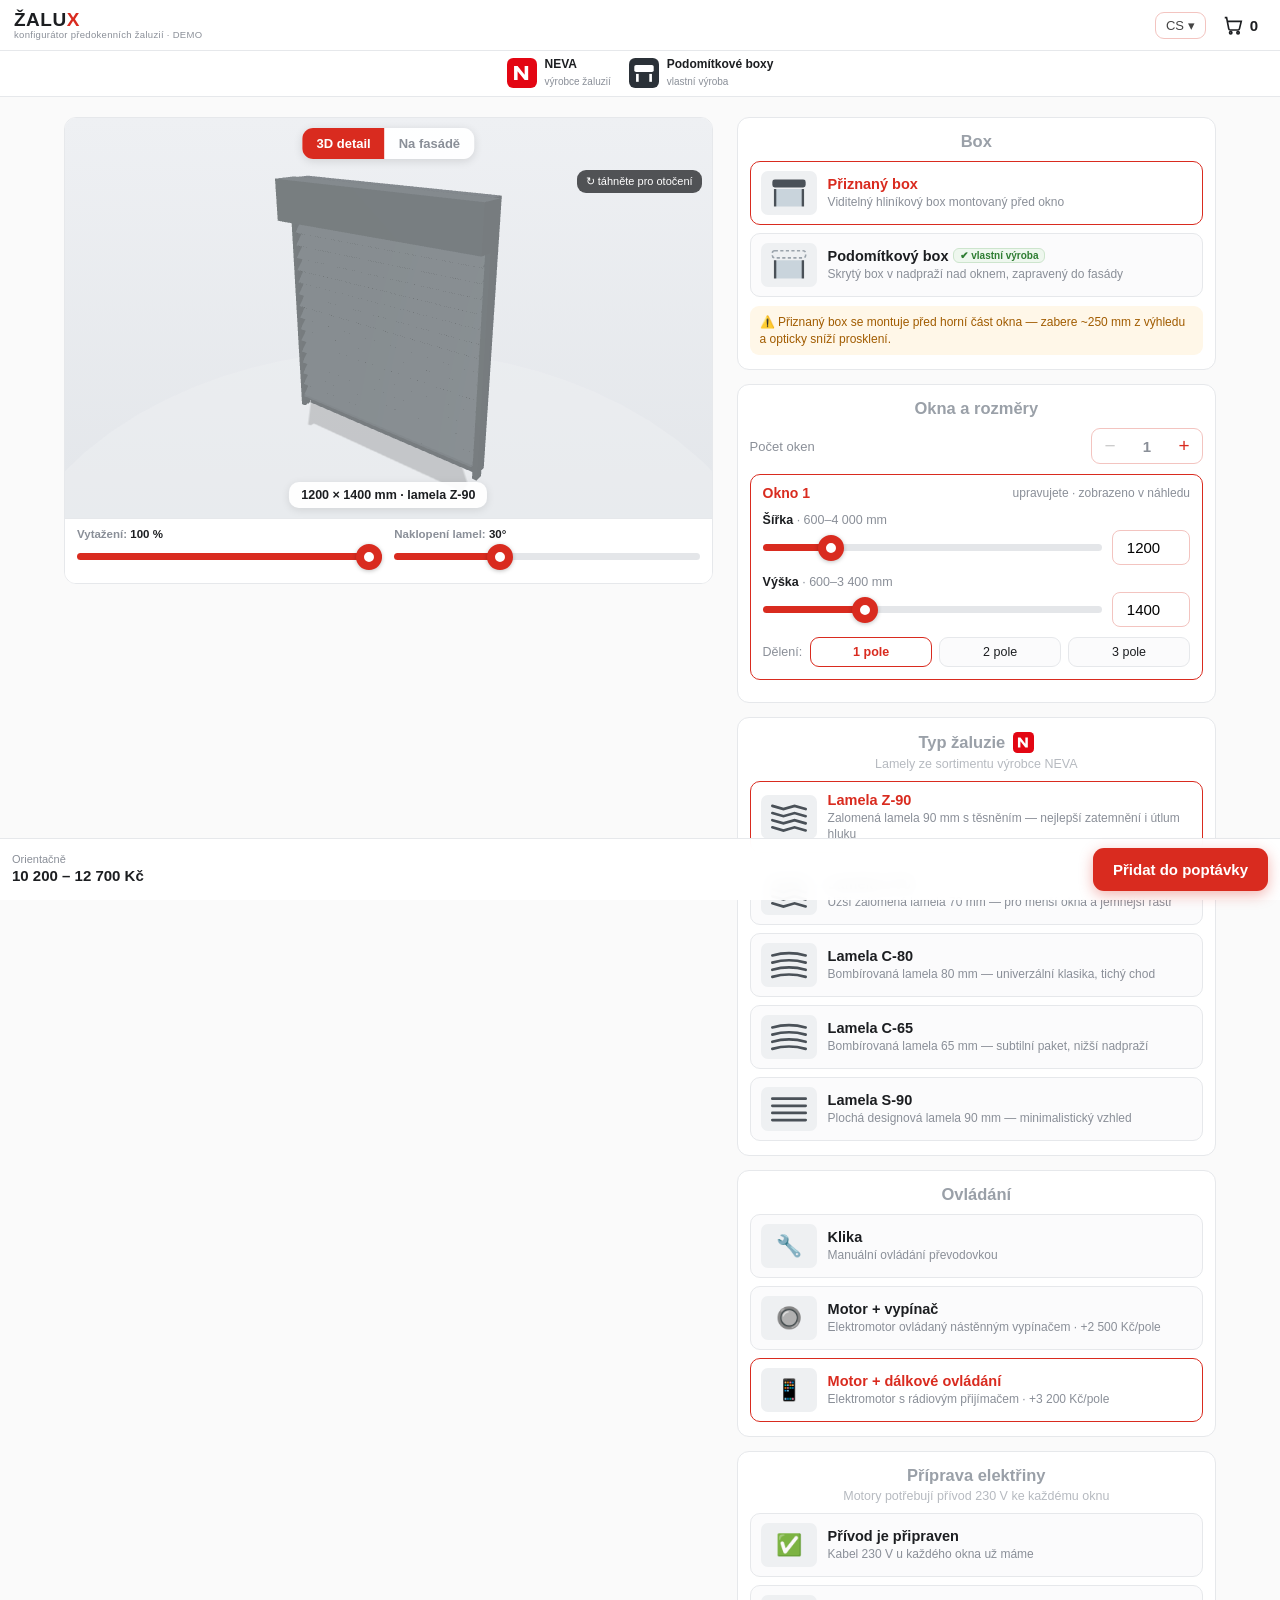
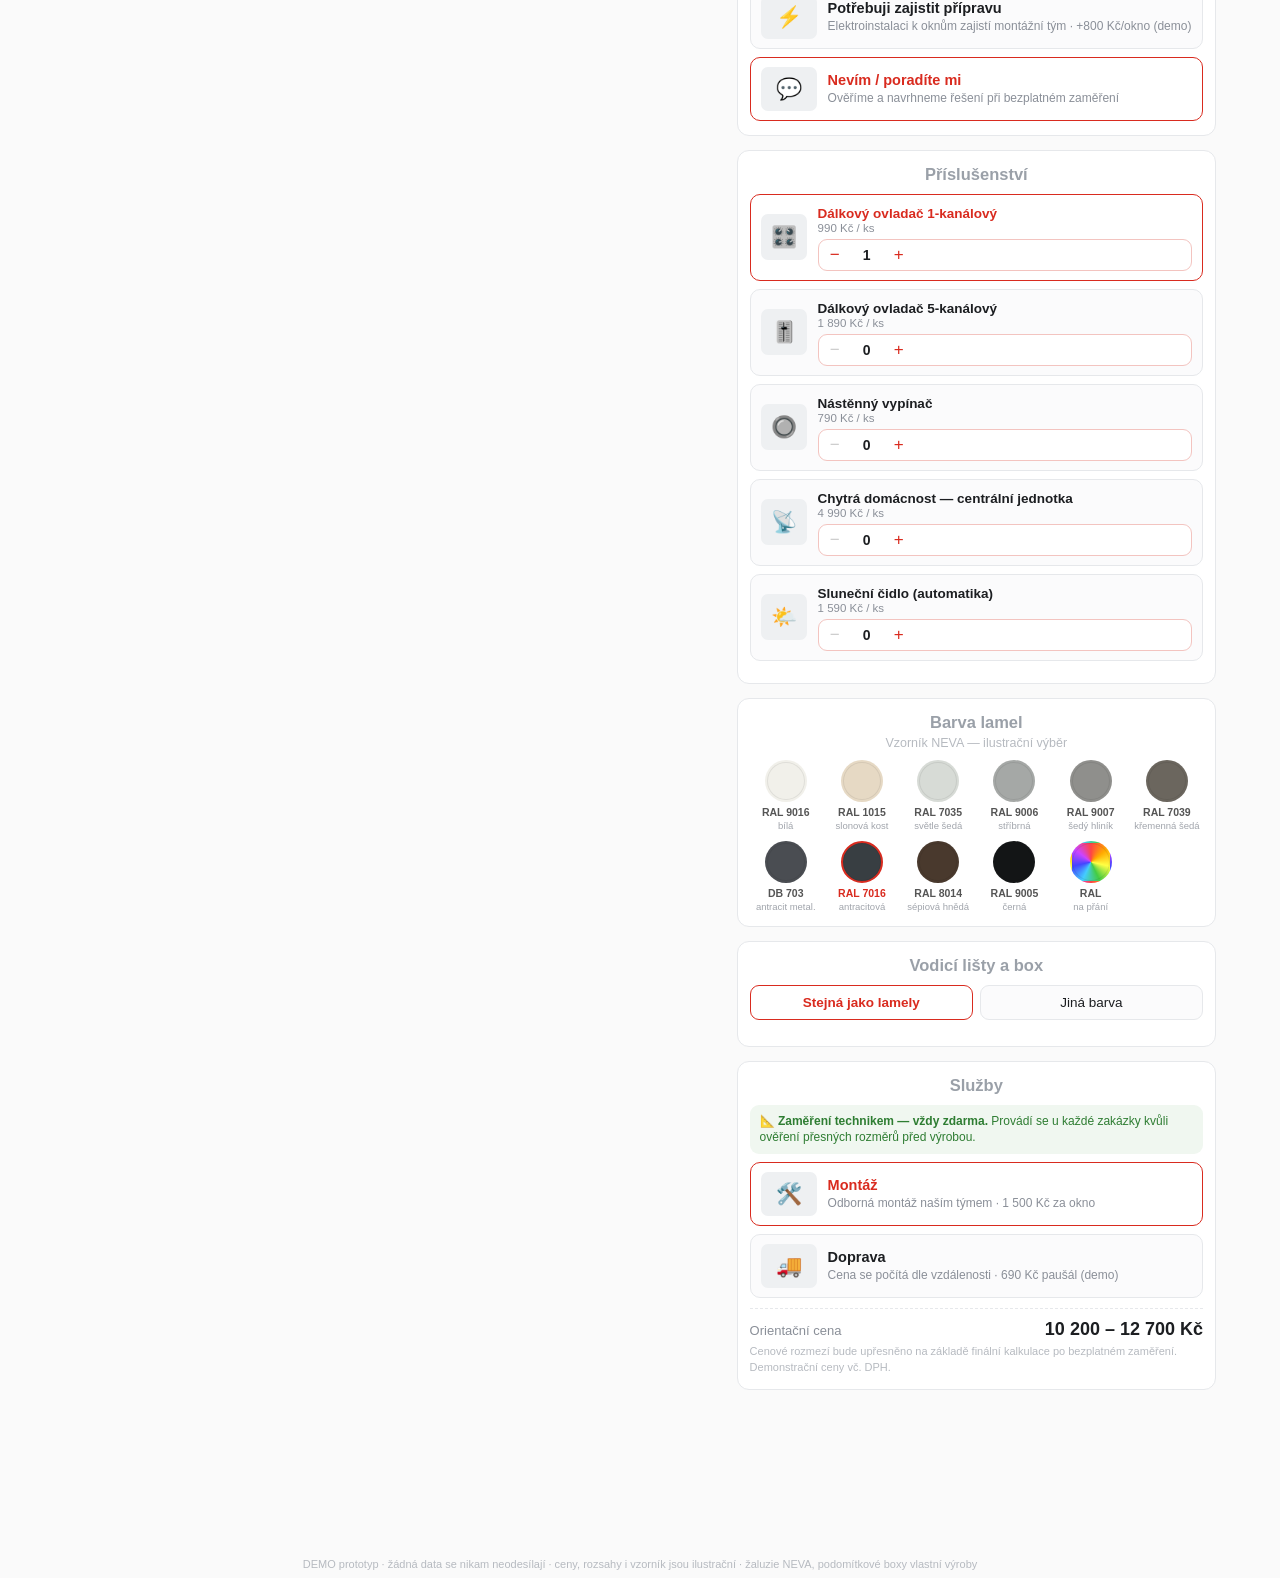
==== commit d56ce8b2: "Fix slider dragging on iOS Safari Native range inputs on iOS Safari only respond when the touch star" ====
--- a/konfigurator-zaluzie.html
+++ b/konfigurator-zaluzie.html
@@ -68,7 +68,17 @@
   .sim-bar{display:flex;gap:12px;padding:9px 12px;background:#fff;border-top:1px solid var(--border);flex-wrap:wrap}
   .sim-bar label{flex:1;min-width:130px;font-size:11.5px;color:var(--gray);font-weight:600}
   .sim-bar label b{color:var(--ink)}
-  .sim-bar input[type=range]{width:100%;accent-color:var(--red);margin-top:2px;height:22px}
+  .sim-bar input[type=range]{width:100%;margin-top:2px}
+
+  /* vlastní vzhled sliderů — velký palec, spolehlivé tažení na dotyku */
+  input[type=range]{-webkit-appearance:none;appearance:none;background:transparent;height:30px;--fill:50%;touch-action:none;cursor:pointer}
+  input[type=range]::-webkit-slider-runnable-track{height:7px;border-radius:4px;
+    background:linear-gradient(to right,var(--red) var(--fill),#e4e6e9 var(--fill))}
+  input[type=range]::-webkit-slider-thumb{-webkit-appearance:none;width:26px;height:26px;border-radius:50%;
+    background:#fff;border:8px solid var(--red);margin-top:-9.5px;box-shadow:0 1px 4px rgba(0,0,0,.25)}
+  input[type=range]::-moz-range-track{height:7px;border-radius:4px;background:#e4e6e9}
+  input[type=range]::-moz-range-progress{height:7px;border-radius:4px;background:var(--red)}
+  input[type=range]::-moz-range-thumb{width:12px;height:12px;border-radius:50%;background:#fff;border:7px solid var(--red);box-shadow:0 1px 4px rgba(0,0,0,.25)}
 
   /* ---------- cards ---------- */
   .panel{padding:10px 10px 120px;display:flex;flex-direction:column;gap:10px}
@@ -116,7 +126,7 @@
   .dim .lbl{font-size:12.5px;margin-bottom:3px;color:var(--gray)}
   .dim .lbl b{color:var(--ink)}
   .dim-line{display:flex;align-items:center;gap:10px}
-  .dim-line input[type=range]{flex:1;accent-color:var(--red);height:24px}
+  .dim-line input[type=range]{flex:1}
   .dim-line input[type=number]{width:78px;padding:8px 5px;text-align:center;font-size:15px;border:1.5px solid #f3c4c0;border-radius:8px;outline:none}
   .pole-line{display:flex;align-items:center;gap:8px;margin-top:4px}
   .pole-line .lb{font-size:12.5px;color:var(--gray)}
@@ -806,15 +816,15 @@
           <div class="dim">
             <div class="lbl"><b>Šířka</b> · ${MIN_W}–${maxW.toLocaleString('cs-CZ')} mm</div>
             <div class="dim-line">
-              <input type="range" min="${MIN_W}" max="${maxW}" value="${win.w}" oninput="setWinDim(${i},'w',this.value)">
-              <input type="number" value="${win.w}" onchange="setWinDim(${i},'w',this.value)">
+              <input type="range" min="${MIN_W}" max="${maxW}" step="10" value="${win.w}" oninput="setWinDimLive(${i},'w',this.value)" onchange="update()">
+              <input type="number" id="wnum${i}w" value="${win.w}" onchange="setWinDim(${i},'w',this.value)">
             </div>
           </div>
           <div class="dim">
             <div class="lbl"><b>Výška</b> · ${MIN_H}–${m.maxH.toLocaleString('cs-CZ')} mm</div>
             <div class="dim-line">
-              <input type="range" min="${MIN_H}" max="${m.maxH}" value="${win.h}" oninput="setWinDim(${i},'h',this.value)">
-              <input type="number" value="${win.h}" onchange="setWinDim(${i},'h',this.value)">
+              <input type="range" min="${MIN_H}" max="${m.maxH}" step="10" value="${win.h}" oninput="setWinDimLive(${i},'h',this.value)" onchange="update()">
+              <input type="number" id="wnum${i}h" value="${win.h}" onchange="setWinDim(${i},'h',this.value)">
             </div>
           </div>
           <div class="pole-line">
@@ -924,6 +934,16 @@
   else win.h=clamp(v,MIN_H,m.maxH);
   state.active=i;
   update();
+}
+function setWinDimLive(i,dim,val){    // během tažení slideru — bez překreslení karty
+  const win=state.windows[i], m=MODELS[state.model];
+  let v=parseInt(val,10)||0;
+  if(dim==='w') win.w=clamp(v,MIN_W,maxWidth(win));
+  else win.h=clamp(v,MIN_H,m.maxH);
+  state.active=i;
+  const num=$('wnum'+i+dim); if(num) num.value=(dim==='w'?win.w:win.h);
+  build3D(); renderPrice();
+  if(state.view==='facade') renderFacade();
 }
 function setWinSections(i,n){
   const win=state.windows[i];
@@ -1014,10 +1034,48 @@
   cart.length=0; renderPrice();
 }
 
+/* =============== SLIDERY: výplň dráhy + tažení na dotyku ===============
+   iOS Safari umí chytit nativní slider jen přesně za palec — přebíráme
+   dotykové ovládání: prst kdekoliv na dráze slider plynule táhne. */
+function sliderFill(el){
+  const min=+el.min||0, max=+el.max||100;
+  el.style.setProperty('--fill',((el.value-min)/(max-min)*100)+'%');
+}
+function refreshSliders(){document.querySelectorAll('input[type=range]').forEach(sliderFill)}
+document.addEventListener('input',e=>{
+  if(e.target&&e.target.matches&&e.target.matches('input[type=range]')) sliderFill(e.target);
+});
+let touchSlider=null;
+function sliderFromTouch(el,t){
+  const r=el.getBoundingClientRect(), pad=14;
+  const f=clamp((t.clientX-r.left-pad)/(r.width-2*pad),0,1);
+  const min=+el.min||0, max=+el.max||100, step=+el.step||1;
+  const v=clamp(Math.round((min+f*(max-min))/step)*step,min,max);
+  if(String(v)!==el.value){el.value=v;el.dispatchEvent(new Event('input',{bubbles:true}))}
+}
+document.addEventListener('touchstart',e=>{
+  const el=e.target&&e.target.closest?e.target.closest('input[type=range]'):null;
+  if(!el) return;
+  touchSlider=el;
+  sliderFromTouch(el,e.touches[0]);
+  e.preventDefault();
+},{passive:false});
+document.addEventListener('touchmove',e=>{
+  if(!touchSlider) return;
+  sliderFromTouch(touchSlider,e.touches[0]);
+  e.preventDefault();
+},{passive:false});
+document.addEventListener('touchend',()=>{
+  if(!touchSlider) return;
+  touchSlider.dispatchEvent(new Event('change',{bubbles:true}));
+  touchSlider=null;
+});
+
 /* =============== UPDATE =============== */
 function update(){
   renderMount(); renderWindows(); renderModels(); renderColors();
   renderControls(); renderElektro(); renderAcc(); renderSvc(); renderPrice();
+  refreshSliders();
   build3D();
   if(state.view==='facade') renderFacade();
 }
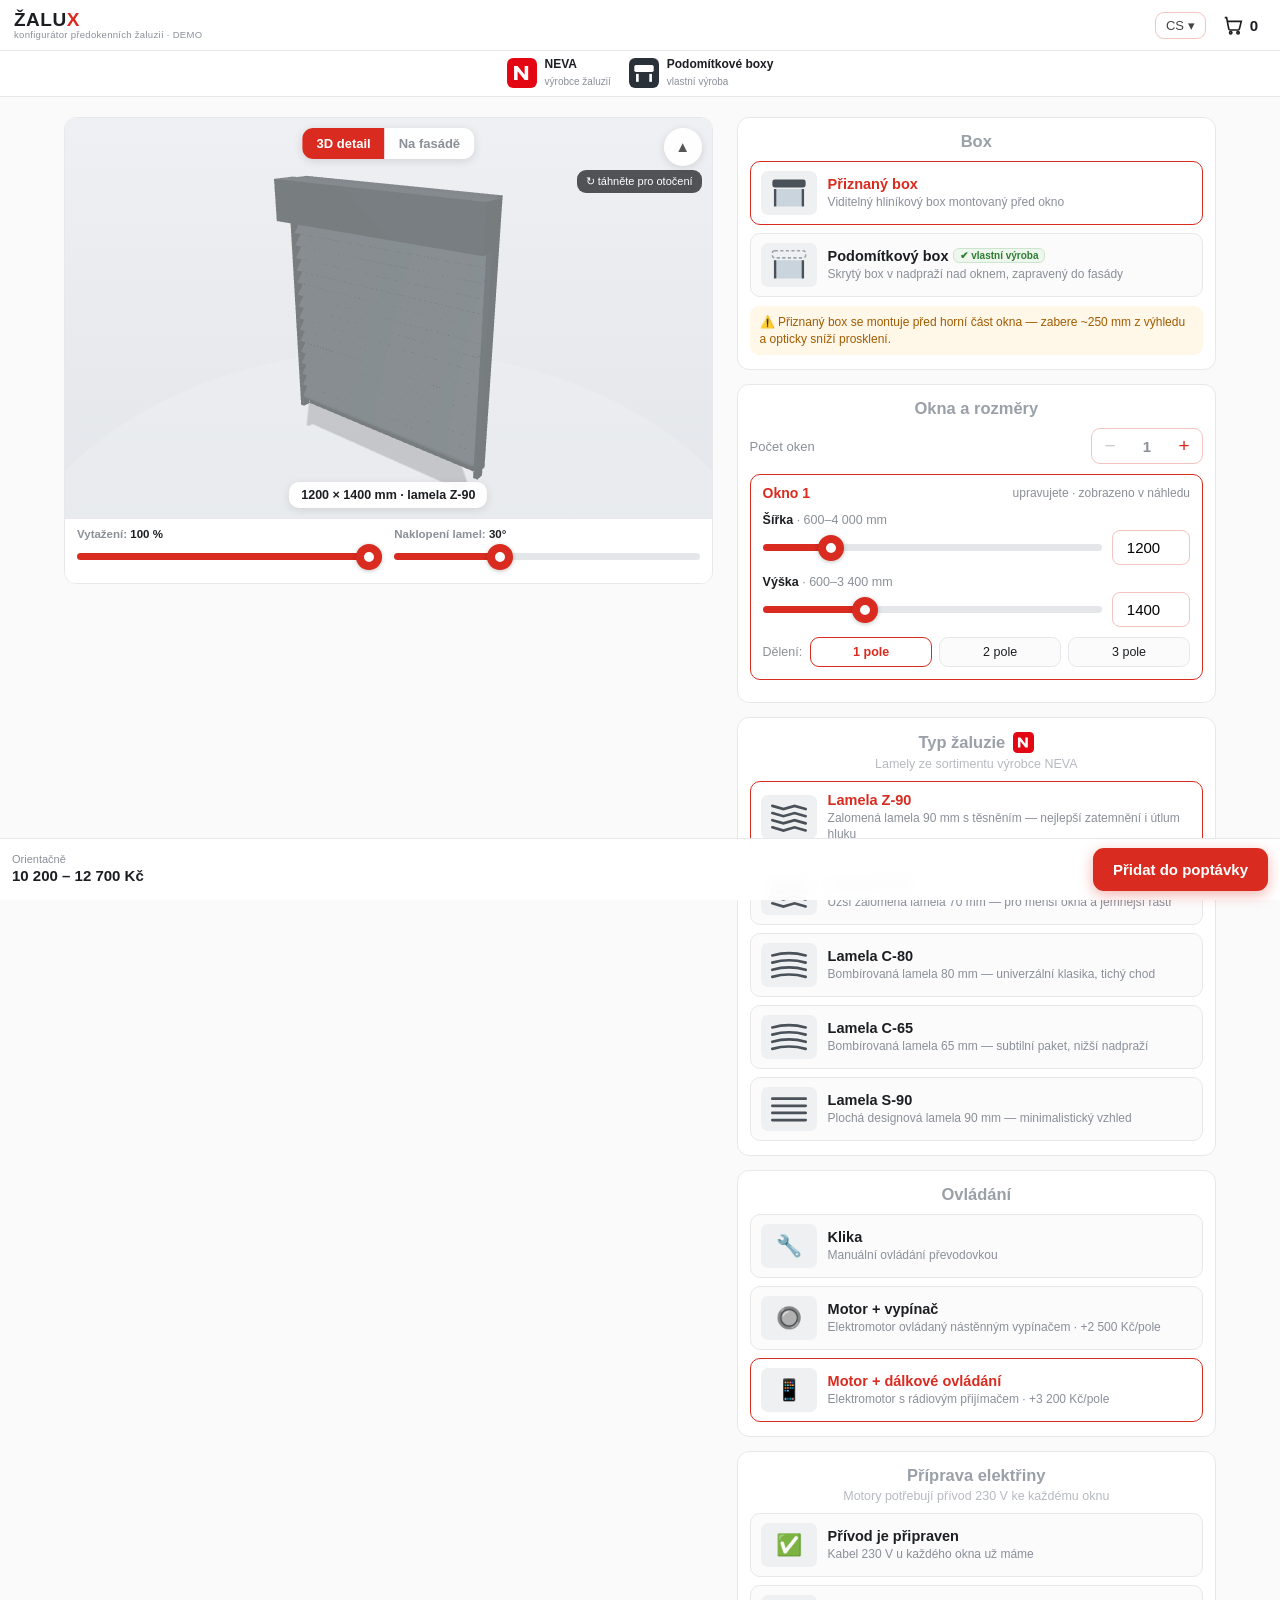
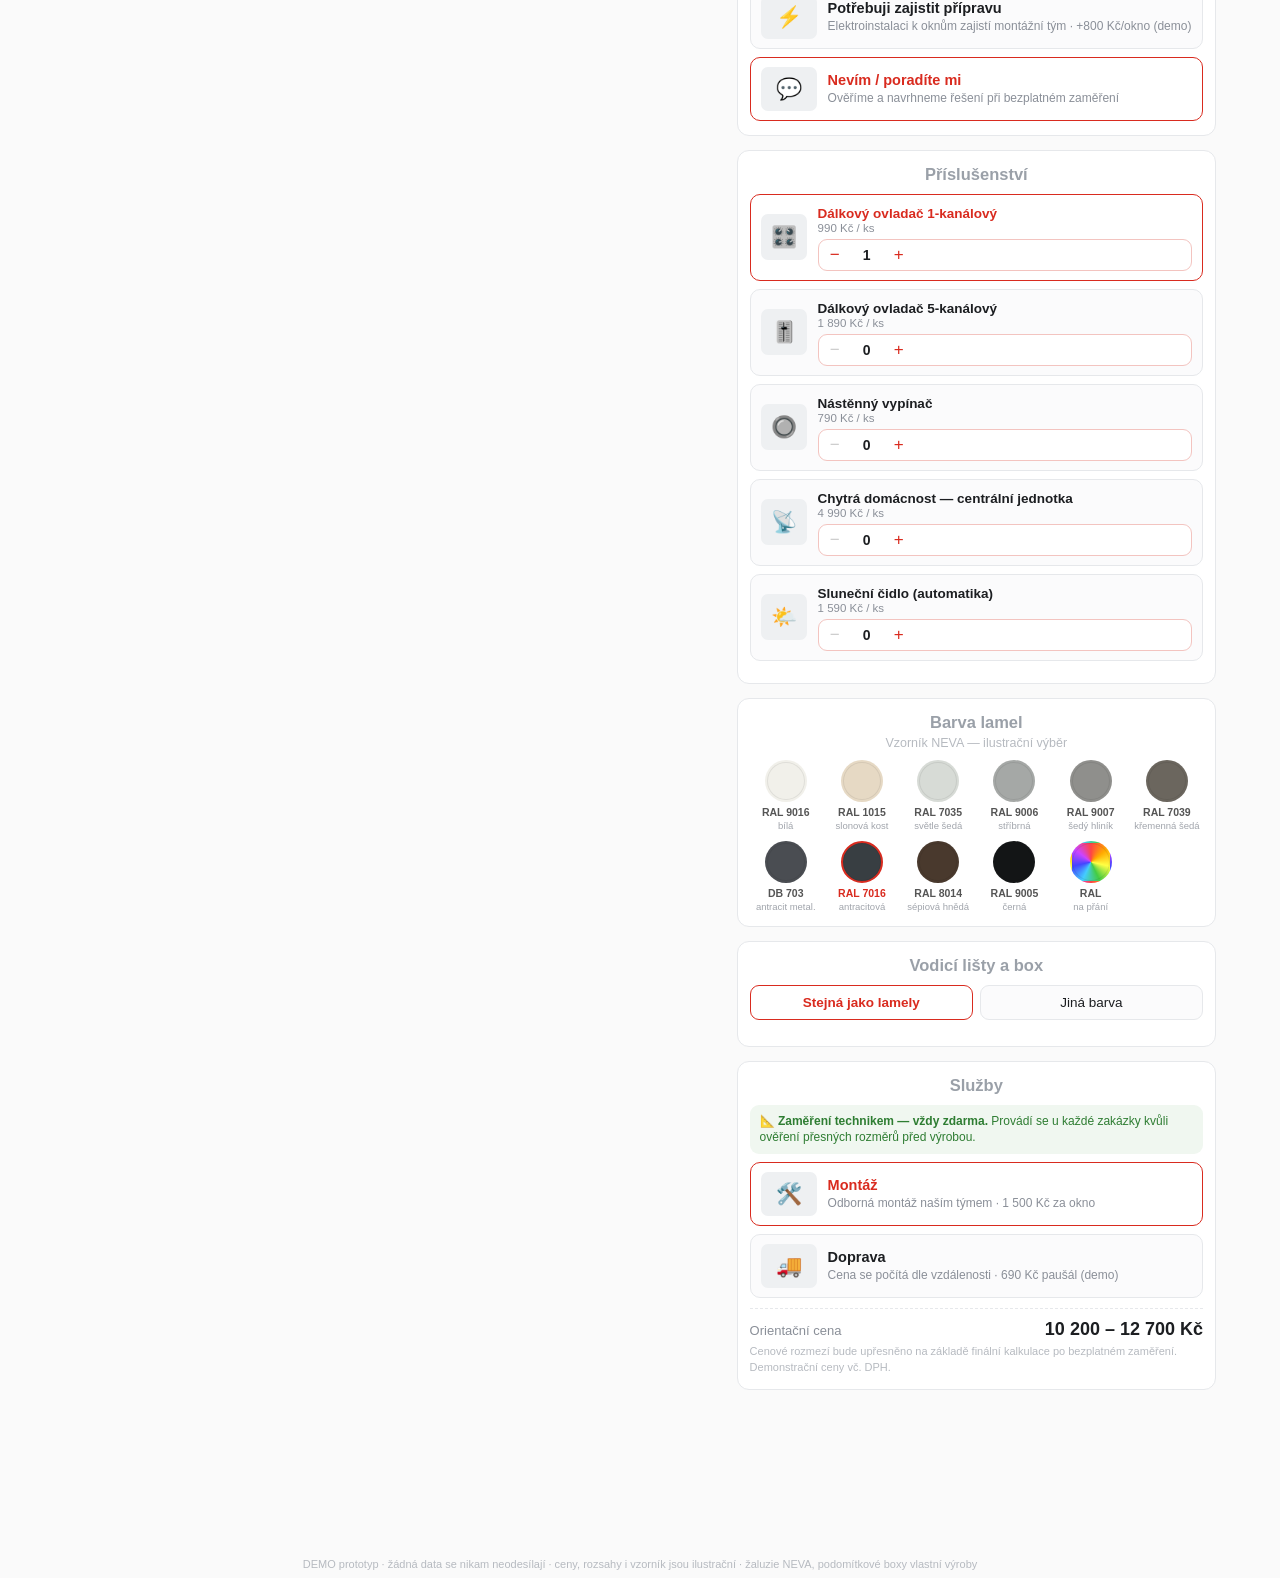
==== commit 86746a49: "Add collapsible preview and email lead-capture gate The sticky visualizer can now be minimized into " ====
--- a/konfigurator-zaluzie.html
+++ b/konfigurator-zaluzie.html
@@ -61,6 +61,13 @@
   .view-tabs button.sel{background:var(--red);color:#fff}
   .night-btn{position:absolute;top:10px;left:10px;width:38px;height:38px;border-radius:50%;background:rgba(255,255,255,.92);
     box-shadow:0 2px 8px rgba(0,0,0,.12);display:none;align-items:center;justify-content:center;font-size:17px}
+  .collapse-btn{position:absolute;top:10px;right:10px;width:38px;height:38px;border-radius:50%;background:rgba(255,255,255,.92);
+    box-shadow:0 2px 8px rgba(0,0,0,.12);display:flex;align-items:center;justify-content:center;font-size:15px;color:#555}
+  .mini-bar{display:none;align-items:center;justify-content:space-between;gap:10px;padding:8px 12px;background:#fff;border-bottom:1px solid var(--border)}
+  .mini-bar .info{font-size:12.5px;font-weight:600;color:var(--ink);white-space:nowrap;overflow:hidden;text-overflow:ellipsis}
+  .mini-bar button{flex:none;color:var(--red);font-weight:700;font-size:13px;padding:7px 12px;border:1.5px solid #f3c4c0;border-radius:9px;background:#fff}
+  .preview-wrap.collapsed .preview,.preview-wrap.collapsed .sim-bar{display:none}
+  .preview-wrap.collapsed .mini-bar{display:flex}
   .dim-chip{position:absolute;bottom:10px;left:50%;transform:translateX(-50%);background:rgba(255,255,255,.92);
     border-radius:10px;padding:6px 12px;font-size:12.5px;font-weight:700;box-shadow:0 2px 8px rgba(0,0,0,.10);white-space:nowrap}
   .hint-360{position:absolute;top:52px;right:10px;background:rgba(28,30,33,.75);color:#fff;border-radius:9px;
@@ -219,7 +226,11 @@
 <div class="layout">
 
   <!-- ======================= PREVIEW ======================= -->
-  <div class="preview-wrap">
+  <div class="preview-wrap" id="previewWrap">
+    <div class="mini-bar">
+      <span class="info" id="miniInfo">🪟 Náhled</span>
+      <button onclick="setCollapsed(false)">Zobrazit náhled ⌄</button>
+    </div>
     <div class="preview" id="previewBox">
       <canvas id="gl"></canvas>
       <svg id="facadeSvg" viewBox="0 0 900 660" role="img" aria-label="Vizualizace na fasádě"></svg>
@@ -228,6 +239,7 @@
         <button id="tabFas" onclick="setView('facade')">Na fasádě</button>
       </div>
       <button class="night-btn" id="nightBtn" onclick="toggleNight()" title="Den / noc">🌙</button>
+      <button class="collapse-btn" onclick="setCollapsed(true)" title="Minimalizovat náhled">▲</button>
       <div class="dim-chip" id="dimChip"></div>
       <div class="hint-360" id="hint360">↻ táhněte pro otočení</div>
     </div>
@@ -315,6 +327,26 @@
 <div class="bottom-bar">
   <div class="sum">Orientačně<b id="priceBar"></b></div>
   <button class="btn-primary" onclick="addToCart()">Přidat do poptávky</button>
+</div>
+
+<!-- ======================= E-MAIL GATE ======================= -->
+<div class="modal-bg" id="gateModal" style="z-index:70">
+  <div class="modal" style="max-width:440px;text-align:center">
+    <div style="font-size:38px;margin:6px 0 2px">🎨</div>
+    <h3 style="justify-content:center;text-align:center">Vaše konfigurace vypadá skvěle!</h3>
+    <p style="color:var(--gray);font-size:13.5px;line-height:1.5;margin:6px 0 4px">
+      Zadejte e-mail a pokračujte v konfiguraci zdarma dál.<br>
+      <b style="color:var(--ink)">Uložíme vám rozpracovaný návrh</b> a pošleme orientační kalkulaci,
+      ať o nic nepřijdete.</p>
+    <form class="form" onsubmit="gateSubmit(event)">
+      <input required type="email" id="gateEmail" placeholder="vas@email.cz" autocomplete="email">
+      <label style="display:flex;gap:8px;align-items:flex-start;font-size:11.5px;color:var(--gray);text-align:left">
+        <input type="checkbox" style="width:auto;margin-top:2px"> Chci dostávat tipy a akční nabídky (nepovinné)
+      </label>
+      <button class="btn-primary" type="submit" style="width:100%">Pokračovat v konfiguraci</button>
+      <p class="price-note" style="text-align:center">DEMO — e-mail se nikam neodesílá.</p>
+    </form>
+  </div>
 </div>
 
 <!-- ======================= CART / INQUIRY ======================= -->
@@ -387,7 +419,7 @@
   control:'motorRemote', elektro:'unknown',
   acc:Object.fromEntries(Object.keys(ACCESSORIES).map(k=>[k,k==='situo1'?1:0])),
   svc:{install:true, delivery:false},
-  drop:1, tilt:30, sun:.62, night:false, view:'3d',
+  drop:1, tilt:30, sun:.62, night:false, view:'3d', collapsed:false,
 };
 const cart = [];
 
@@ -497,7 +529,7 @@
   if(state.view==='facade') $('facadeSvg').style.minHeight='';
 }
 function loop3D(){
-  if(state.view==='3d'){
+  if(state.view==='3d'&&!state.collapsed){
     if(orb.auto) orb.theta+=.0035;
     const sp=Math.sin(orb.phi);
     camera.position.set(
@@ -612,6 +644,7 @@
   orb.lastFit=fit;
   orb.r=clamp(orb.r,1,Math.max(7,fit));
   $('dimChip').textContent=`${win.w} × ${win.h} mm${n>1?` · ${n} pole`:''} · lamela ${m.name}`;
+  $('miniInfo').textContent=`🪟 ${win.w} × ${win.h} mm · NEVA ${m.name}`;
 }
 
 /* ====================================================================
@@ -979,8 +1012,37 @@
   if(state.view==='facade') renderFacade();
 }
 
+/* =============== MINIMALIZACE NÁHLEDU =============== */
+function setCollapsed(c){
+  state.collapsed=c;
+  $('previewWrap').classList.toggle('collapsed',c);
+  if(!c){resize3D();if(state.view==='facade')renderFacade()}
+}
+
+/* =============== E-MAILOVÁ BRÁNA (lead capture) =============== */
+let interactions=0, gateDone=false, leadEmail='', afterGate=null;
+function bumpGate(){
+  if(gateDone) return;
+  interactions++;
+  if(interactions>=6) showGate();
+}
+function showGate(next){
+  if(gateDone){if(next)next();return}
+  afterGate=next||null;
+  $('gateModal').classList.add('open');
+  setTimeout(()=>{const i=$('gateEmail');if(i)i.focus()},150);
+}
+function gateSubmit(e){
+  e.preventDefault();
+  leadEmail=$('gateEmail').value.trim();
+  gateDone=true;
+  $('gateModal').classList.remove('open');
+  if(afterGate){const f=afterGate;afterGate=null;f()}
+}
+
 /* =============== KOŠÍK =============== */
 function addToCart(){
+  if(!gateDone){showGate(addToCart);return}
   cart.push(JSON.parse(JSON.stringify(state)));
   renderPrice();
   openCart();
@@ -1018,7 +1080,7 @@
     <p class="price-note" style="text-align:center;margin-bottom:4px">Přesná cena bude upřesněna finální kalkulací po bezplatném zaměření.</p>
     <form class="form" onsubmit="submitInquiry(event)">
       <input required placeholder="Jméno a příjmení">
-      <input required type="email" placeholder="E-mail">
+      <input required type="email" placeholder="E-mail" value="${leadEmail}">
       <input required type="tel" placeholder="Telefon">
       <input placeholder="Obec / PSČ (kvůli dopravě a zaměření)">
       <textarea rows="3" placeholder="Poznámka (např. termín, typ fasády…)"></textarea>
@@ -1072,16 +1134,19 @@
 });
 
 /* =============== UPDATE =============== */
+let booted=false;
 function update(){
   renderMount(); renderWindows(); renderModels(); renderColors();
   renderControls(); renderElektro(); renderAcc(); renderSvc(); renderPrice();
   refreshSliders();
   build3D();
   if(state.view==='facade') renderFacade();
+  if(booted) bumpGate();
 }
 init3D();
 $('sunVal').textContent=sunLabel(state.sun);
 update();
+booted=true;
 </script>
 </body>
 </html>
